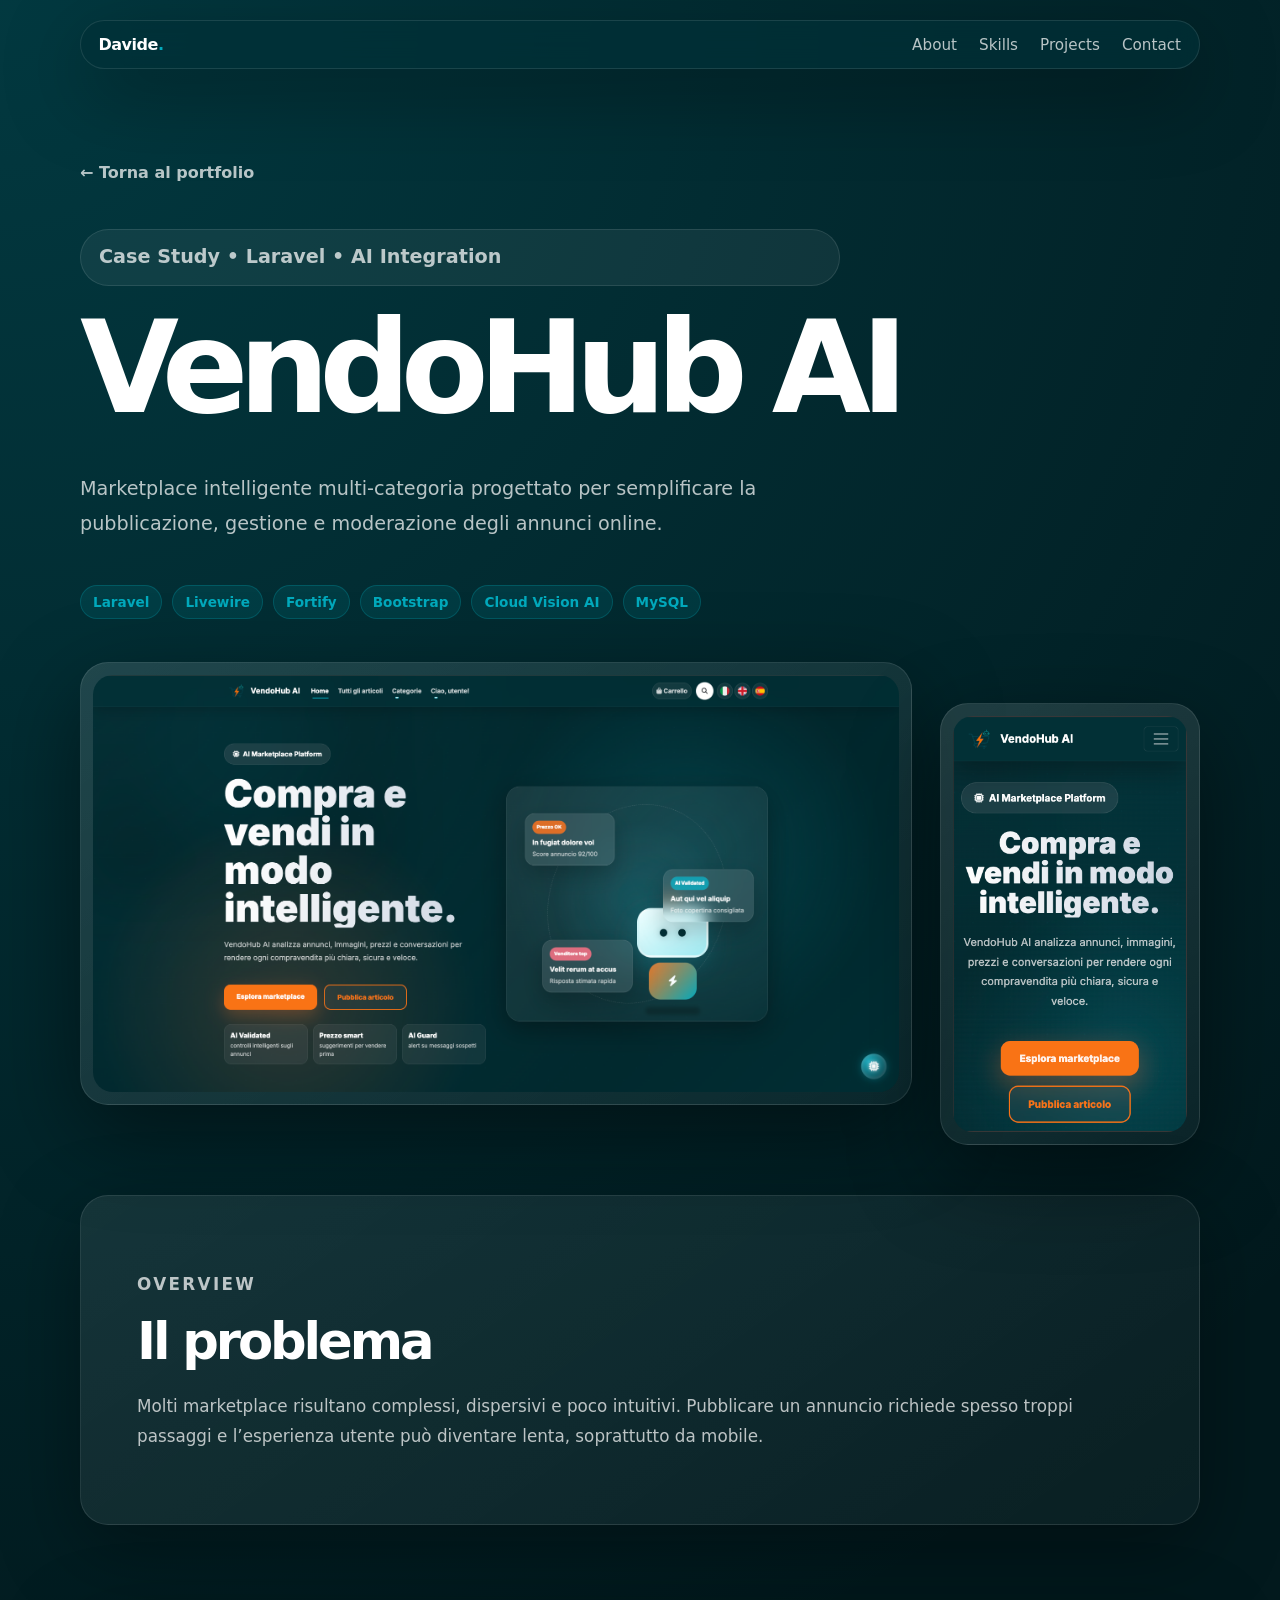
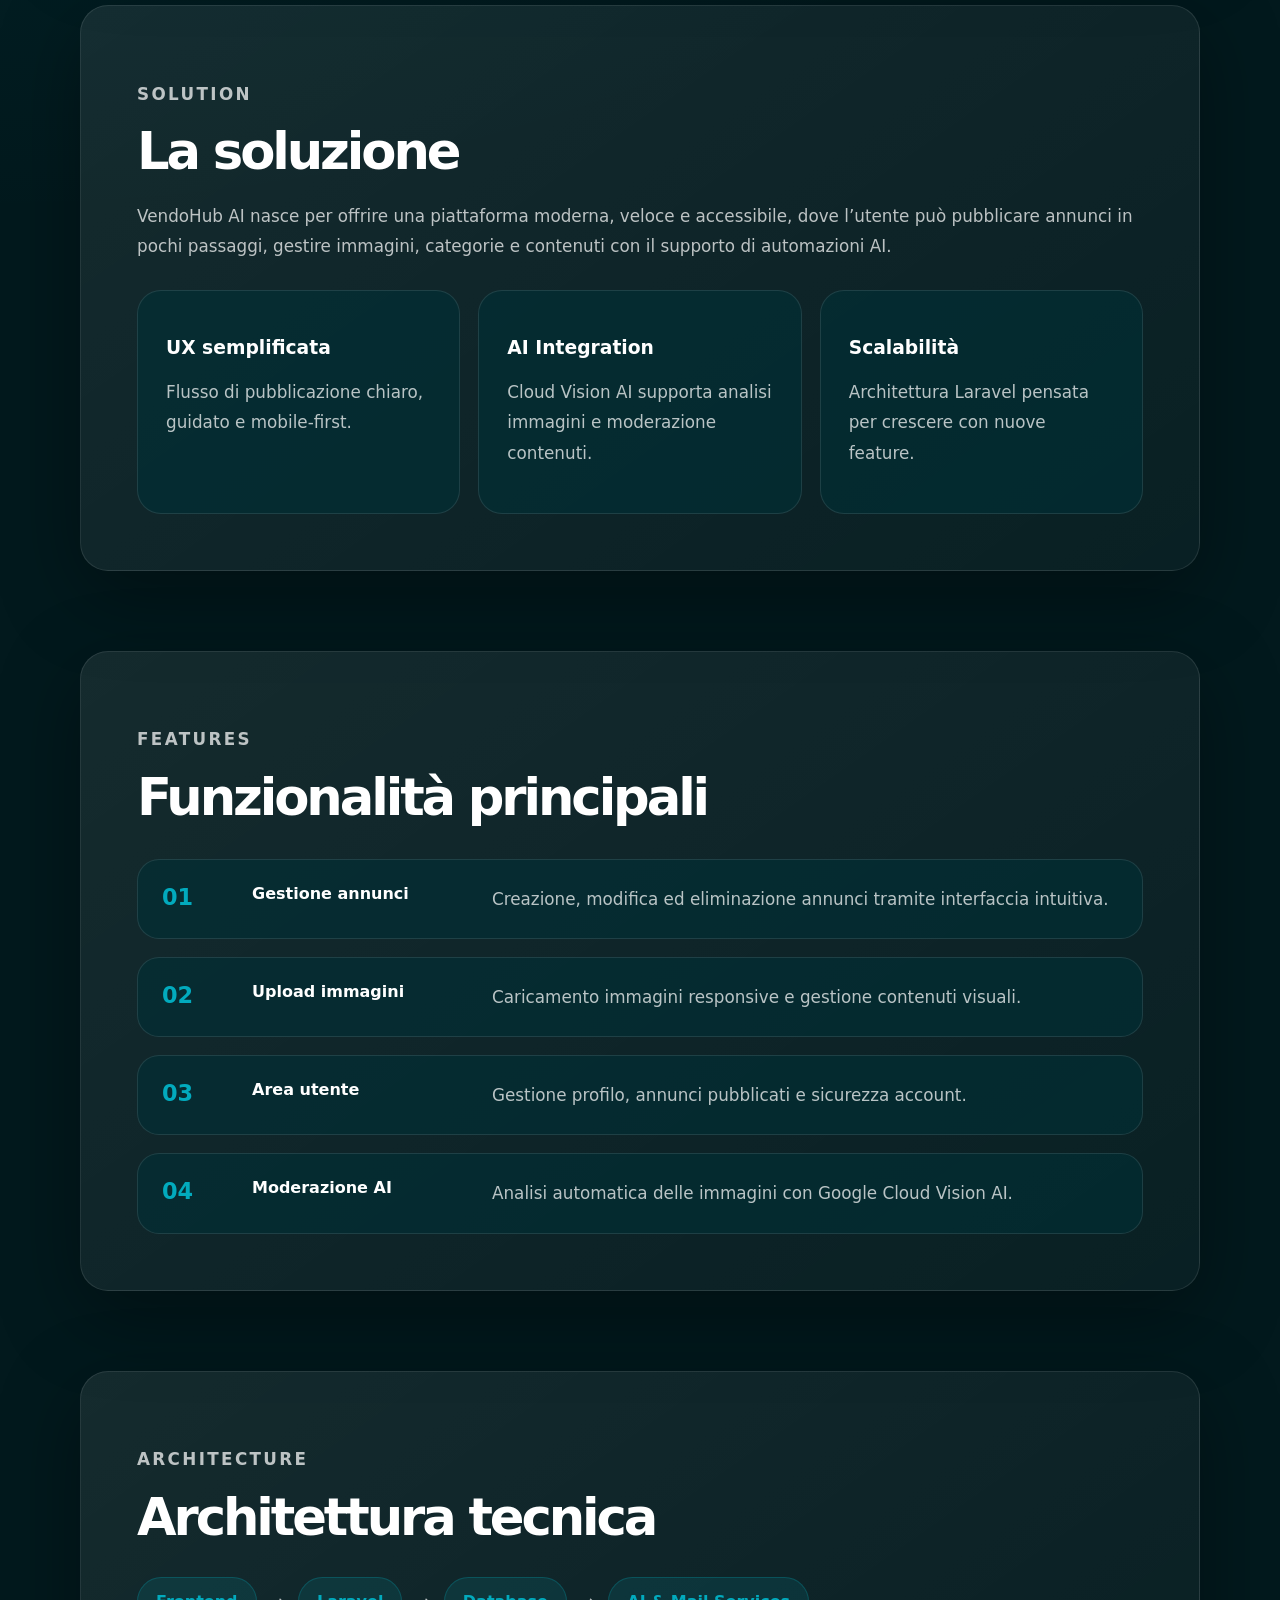
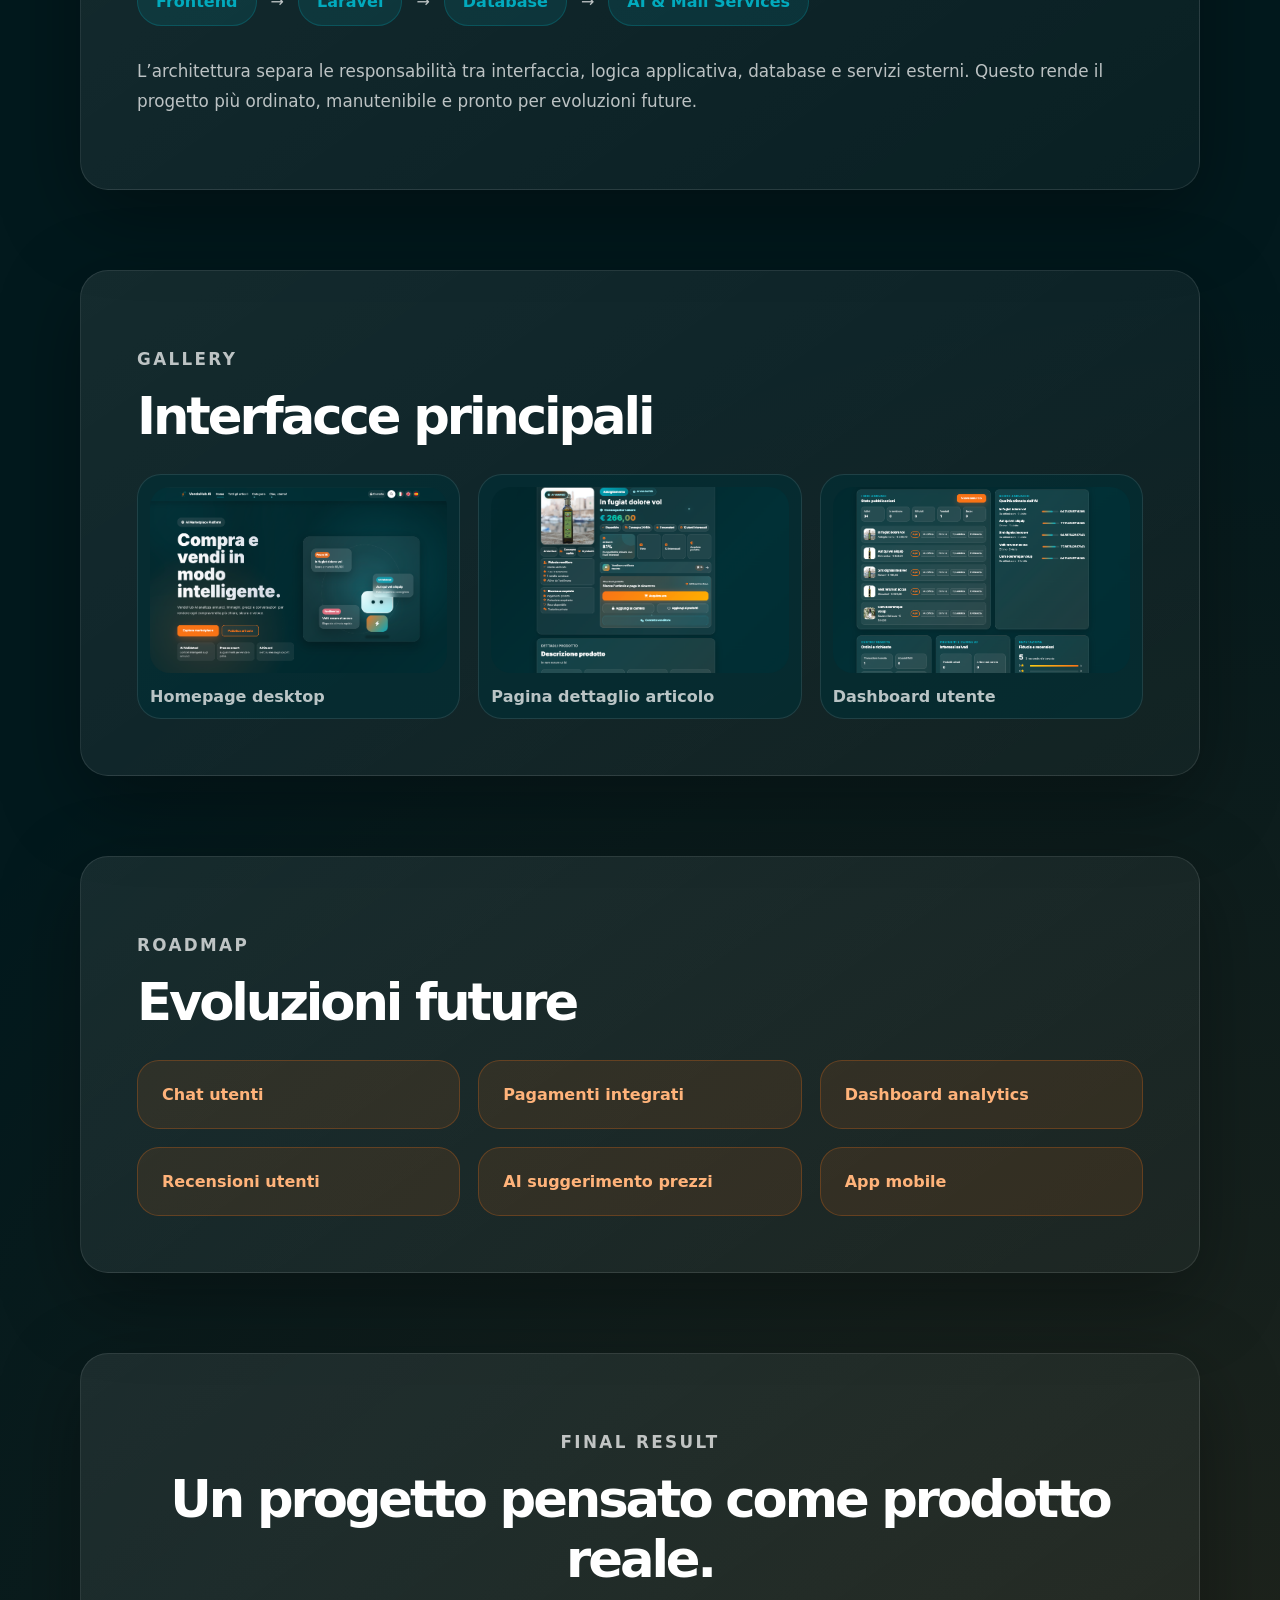
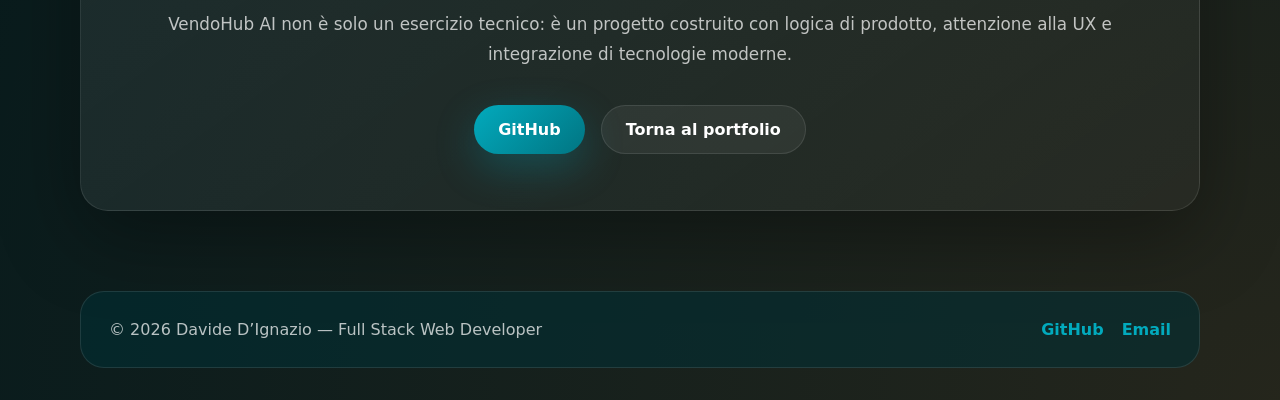
==== vendohub-ai.html @ 6b6a7074 "Initial static portfolio" ====
<!doctype html>
<html lang="it">
<head>
    <meta charset="UTF-8" />
    <meta name="viewport" content="width=device-width, initial-scale=1.0" />
    <title>VendoHub AI | Case Study</title>
    <meta name="description" content="Case study di VendoHub AI, marketplace intelligente sviluppato con Laravel, Livewire e Cloud Vision AI." />
    <link rel="stylesheet" href="./style.css" />
</head>

<body>

    <nav class="portfolio-navbar">
        <a href="./index.html" class="portfolio-logo">
            Davide<span>.</span>
        </a>

        <div class="portfolio-nav-links">
            <a href="./index.html#about">About</a>
            <a href="./index.html#skills">Skills</a>
            <a href="./index.html#projects">Projects</a>
            <a href="./index.html#contact">Contact</a>
        </div>
    </nav>

    <main>

        <section class="case-hero">
            <a href="./index.html" class="back-link">← Torna al portfolio</a>

            <p class="hero-badge">Case Study • Laravel • AI Integration</p>

            <h1>VendoHub AI</h1>

            <p>
                Marketplace intelligente multi-categoria progettato per semplificare
                la pubblicazione, gestione e moderazione degli annunci online.
            </p>

            <div class="project-stack case-stack">
                <span>Laravel</span>
                <span>Livewire</span>
                <span>Fortify</span>
                <span>Bootstrap</span>
                <span>Cloud Vision AI</span>
                <span>MySQL</span>
            </div>
        </section>

        <section class="case-showcase">
            <div class="showcase-desktop">
                <img src="./assets/desktop-home.png" alt="Homepage desktop VendoHub AI">
            </div>

            <div class="showcase-mobile">
                <img src="./assets/mobile-home.png" alt="Homepage mobile VendoHub AI">
            </div>
        </section>

        <section class="portfolio-section">
            <p class="section-eyebrow">Overview</p>
            <h2>Il problema</h2>

            <p>
                Molti marketplace risultano complessi, dispersivi e poco intuitivi.
                Pubblicare un annuncio richiede spesso troppi passaggi e l’esperienza
                utente può diventare lenta, soprattutto da mobile.
            </p>
        </section>

        <section class="portfolio-section">
            <p class="section-eyebrow">Solution</p>
            <h2>La soluzione</h2>

            <p>
                VendoHub AI nasce per offrire una piattaforma moderna, veloce e
                accessibile, dove l’utente può pubblicare annunci in pochi passaggi,
                gestire immagini, categorie e contenuti con il supporto di automazioni AI.
            </p>

            <div class="case-grid">

                <div class="case-card">
                    <h3>UX semplificata</h3>
                    <p>
                        Flusso di pubblicazione chiaro, guidato e mobile-first.
                    </p>
                </div>

                <div class="case-card">
                    <h3>AI Integration</h3>
                    <p>
                        Cloud Vision AI supporta analisi immagini e moderazione contenuti.
                    </p>
                </div>

                <div class="case-card">
                    <h3>Scalabilità</h3>
                    <p>
                        Architettura Laravel pensata per crescere con nuove feature.
                    </p>
                </div>

            </div>
        </section>

        <section class="portfolio-section">
            <p class="section-eyebrow">Features</p>
            <h2>Funzionalità principali</h2>

            <div class="features-list">

                <div>
                    <strong>01</strong>
                    <span>Gestione annunci</span>

                    <p>
                        Creazione, modifica ed eliminazione annunci tramite interfaccia intuitiva.
                    </p>
                </div>

                <div>
                    <strong>02</strong>
                    <span>Upload immagini</span>

                    <p>
                        Caricamento immagini responsive e gestione contenuti visuali.
                    </p>
                </div>

                <div>
                    <strong>03</strong>
                    <span>Area utente</span>

                    <p>
                        Gestione profilo, annunci pubblicati e sicurezza account.
                    </p>
                </div>

                <div>
                    <strong>04</strong>
                    <span>Moderazione AI</span>

                    <p>
                        Analisi automatica delle immagini con Google Cloud Vision AI.
                    </p>
                </div>

            </div>
        </section>

        <section class="portfolio-section">
            <p class="section-eyebrow">Architecture</p>
            <h2>Architettura tecnica</h2>

            <div class="architecture-flow">
                <span>Frontend</span>
                <i>→</i>
                <span>Laravel</span>
                <i>→</i>
                <span>Database</span>
                <i>→</i>
                <span>AI & Mail Services</span>
            </div>

            <p>
                L’architettura separa le responsabilità tra interfaccia, logica applicativa,
                database e servizi esterni. Questo rende il progetto più ordinato,
                manutenibile e pronto per evoluzioni future.
            </p>
        </section>

        <section class="portfolio-section">
            <p class="section-eyebrow">Gallery</p>
            <h2>Interfacce principali</h2>

            <div class="gallery-grid">

                <div class="gallery-card">
                    <img src="./assets/desktop-home.png" alt="Desktop preview">
                    <span>Homepage desktop</span>
                </div>

                <div class="gallery-card">
                    <img src="./assets/article-detail.png" alt="Article detail">
                    <span>Pagina dettaglio articolo</span>
                </div>

                <div class="gallery-card">
                    <img src="./assets/dashboard.png" alt="Dashboard">
                    <span>Dashboard utente</span>
                </div>

            </div>
        </section>

        <section class="portfolio-section">
            <p class="section-eyebrow">Roadmap</p>
            <h2>Evoluzioni future</h2>

            <div class="roadmap-grid">
                <div>Chat utenti</div>
                <div>Pagamenti integrati</div>
                <div>Dashboard analytics</div>
                <div>Recensioni utenti</div>
                <div>AI suggerimento prezzi</div>
                <div>App mobile</div>
            </div>
        </section>

        <section class="portfolio-section contact-section">
            <p class="section-eyebrow">Final result</p>

            <h2>Un progetto pensato come prodotto reale.</h2>

            <p>
                VendoHub AI non è solo un esercizio tecnico: è un progetto costruito
                con logica di prodotto, attenzione alla UX e integrazione di tecnologie moderne.
            </p>

            <div class="hero-actions">
                <a href="https://github.com/dado19994" target="_blank" class="btn-primary-custom">
                    GitHub
                </a>

                <a href="./index.html" class="btn-secondary-custom">
                    Torna al portfolio
                </a>
            </div>
        </section>

    </main>

    <footer class="portfolio-footer">
        <p>© 2026 Davide D’Ignazio — Full Stack Web Developer</p>

        <div>
            <a href="https://github.com/dado19994" target="_blank">GitHub</a>
            <a href="mailto:dignazio90@gmail.com">Email</a>
        </div>
    </footer>

    <script src="./script.js"></script>
</body>
</html>
---- style.css ----
:root {
    --primary: #013036;
    --secondary: #017582;
    --accent: #02AABD;
    --orange: #F97316;
    --dark: #02191D;
    --text: #ffffff;
    --muted: rgba(255, 255, 255, 0.72);
    --glass-border: rgba(255, 255, 255, 0.10);
    --radius: 28px;
    --shadow: 0 24px 80px rgba(0, 0, 0, 0.35);
}

* {
    box-sizing: border-box;
}

html {
    scroll-behavior: smooth;
}

body {
    margin: 0;
    background:
        radial-gradient(circle at top left, rgba(2, 170, 189, 0.22), transparent 34%),
        radial-gradient(circle at bottom right, rgba(249, 115, 22, 0.14), transparent 32%),
        var(--dark);
    color: var(--text);
    font-family: Inter, system-ui, -apple-system, BlinkMacSystemFont, "Segoe UI", sans-serif;
}

.portfolio-navbar {
    position: fixed;
    top: 20px;
    left: 50%;
    transform: translateX(-50%);
    width: min(1120px, calc(100% - 32px));
    z-index: 100;
    display: flex;
    justify-content: space-between;
    align-items: center;
    padding: 14px 18px;
    border: 1px solid var(--glass-border);
    border-radius: 999px;
    background: rgba(1, 48, 54, 0.72);
    backdrop-filter: blur(18px);
    box-shadow: var(--shadow);
    transition: 0.3s ease;
}

.navbar-scrolled {
    background: rgba(1, 25, 29, 0.96);
    border-color: rgba(2, 170, 189, 0.55);
    box-shadow:
        0 12px 40px rgba(0, 0, 0, 0.45),
        0 0 30px rgba(2, 170, 189, 0.12);
    transform: translateX(-50%) scale(0.98);
}

.portfolio-logo {
    color: var(--text);
    font-weight: 800;
    text-decoration: none;
    letter-spacing: -0.03em;
}

.portfolio-logo span {
    color: var(--accent);
}

.portfolio-nav-links {
    display: flex;
    gap: 22px;
}

.portfolio-nav-links a {
    color: var(--muted);
    text-decoration: none;
    font-size: 0.95rem;
    transition: 0.25s ease;
}

.portfolio-nav-links a:hover {
    color: var(--accent);
}

.hero-section {
    min-height: 100vh;
    position: relative;
    display: flex;
    align-items: center;
    justify-content: center;
    padding: 140px 20px 80px;
    overflow: hidden;
}

.hero-content {
    width: min(980px, 100%);
    text-align: center;
    position: relative;
    z-index: 2;
}

.hero-badge {
    display: inline-flex;
    padding: 10px 18px;
    border-radius: 999px;
    background: rgba(255,255,255,0.06);
    border: 1px solid var(--glass-border);
    color: var(--accent);
    font-weight: 700;
    margin-bottom: 24px;
}

.hero-content h1 {
    font-size: clamp(3rem, 8vw, 6.8rem);
    line-height: 0.95;
    letter-spacing: -0.08em;
    margin: 0;
}

.hero-content h1 span {
    color: var(--accent);
}

.hero-content h2 {
    font-size: clamp(1.4rem, 3vw, 2.4rem);
    margin: 24px 0 0;
    color: var(--muted);
    font-weight: 500;
}

.hero-description {
    max-width: 720px;
    margin: 28px auto 0;
    color: var(--muted);
    font-size: 1.15rem;
    line-height: 1.8;
}

.hero-actions {
    display: flex;
    justify-content: center;
    gap: 16px;
    margin-top: 36px;
    flex-wrap: wrap;
}

.btn-primary-custom,
.btn-secondary-custom {
    display: inline-flex;
    align-items: center;
    justify-content: center;
    padding: 14px 24px;
    border-radius: 999px;
    text-decoration: none;
    font-weight: 800;
    transition: 0.25s ease;
}

.btn-primary-custom {
    background: linear-gradient(135deg, var(--accent), var(--secondary));
    color: white;
    box-shadow: 0 14px 40px rgba(2, 170, 189, 0.28);
}

.btn-secondary-custom {
    border: 1px solid var(--glass-border);
    color: white;
    background: rgba(255,255,255,0.06);
}

.btn-primary-custom:hover,
.btn-secondary-custom:hover {
    transform: translateY(-3px);
}

.hero-glow {
    position: absolute;
    width: 360px;
    height: 360px;
    border-radius: 50%;
    filter: blur(80px);
    opacity: 0.45;
}

.hero-glow-one {
    background: var(--accent);
    top: 18%;
    left: 8%;
}

.hero-glow-two {
    background: var(--orange);
    bottom: 14%;
    right: 8%;
}

.portfolio-section {
    width: min(1120px, calc(100% - 32px));
    margin: 0 auto 80px;
    padding: 56px;
    border-radius: var(--radius);
    border: 1px solid var(--glass-border);
    background: linear-gradient(145deg, rgba(255,255,255,0.08), rgba(255,255,255,0.03));
    box-shadow: var(--shadow);
}

.section-eyebrow {
    color: var(--accent);
    font-weight: 800;
    text-transform: uppercase;
    letter-spacing: 0.14em;
    font-size: 0.8rem;
    margin-bottom: 12px;
}

.portfolio-section h2 {
    font-size: clamp(2rem, 4vw, 3.5rem);
    letter-spacing: -0.06em;
    margin: 0 0 20px;
}

.portfolio-section p {
    color: var(--muted);
    line-height: 1.8;
    font-size: 1.05rem;
}

.skills-grid,
.cv-highlights,
.case-grid,
.gallery-grid,
.roadmap-grid {
    display: grid;
    grid-template-columns: repeat(3, 1fr);
    gap: 18px;
    margin-top: 28px;
}

.skill-card,
.project-card,
.case-card,
.gallery-card,
.cv-highlights div {
    border-radius: 24px;
    padding: 28px;
    background: rgba(1, 48, 54, 0.64);
    border: 1px solid var(--glass-border);
    transition: 0.25s ease;
}

.skill-card:hover,
.project-card:hover,
.case-card:hover {
    transform: translateY(-6px);
    border-color: rgba(2, 170, 189, 0.5);
}

.cv-highlights strong {
    display: block;
    color: var(--accent);
    font-size: 1.8rem;
    margin-bottom: 10px;
}

.cv-highlights span {
    color: var(--muted);
    line-height: 1.6;
}

.featured-project {
    display: grid;
    grid-template-columns: 1.1fr 0.9fr;
    gap: 32px;
    align-items: center;
}

.project-tag {
    display: inline-flex;
    padding: 8px 14px;
    border-radius: 999px;
    background: rgba(249, 115, 22, 0.16);
    color: #ffb37a;
    font-weight: 800;
    margin-bottom: 18px;
}

.project-note {
    padding: 16px 18px;
    border-radius: 18px;
    background: rgba(2, 170, 189, 0.10);
    border: 1px solid rgba(2, 170, 189, 0.22);
    color: var(--text) !important;
    font-weight: 700;
    margin: 24px 0;
}

.project-card ul {
    padding-left: 18px;
    color: var(--muted);
    line-height: 1.9;
}

.project-stack {
    display: flex;
    flex-wrap: wrap;
    gap: 10px;
    margin-top: 24px;
}

.project-stack span {
    padding: 8px 12px;
    border-radius: 999px;
    background: rgba(2, 170, 189, 0.12);
    color: var(--accent);
    border: 1px solid rgba(2, 170, 189, 0.25);
    font-size: 0.85rem;
    font-weight: 700;
}

.project-actions {
    justify-content: flex-start;
    margin-top: 28px;
}

.project-preview {
    min-height: 320px;
    display: flex;
    align-items: center;
    justify-content: center;
}

.browser-card {
    width: 100%;
    max-width: 420px;
    min-height: 260px;
    border-radius: 24px;
    background: linear-gradient(145deg, rgba(255,255,255,0.12), rgba(255,255,255,0.04));
    border: 1px solid var(--glass-border);
    overflow: hidden;
    box-shadow: 0 24px 80px rgba(0,0,0,0.35);
    transform: rotate(2deg);
}

.browser-dots {
    display: flex;
    gap: 8px;
    padding: 16px;
    border-bottom: 1px solid var(--glass-border);
}

.browser-dots span {
    width: 10px;
    height: 10px;
    border-radius: 50%;
    background: var(--accent);
}

.mockup-content {
    padding: 22px;
}

.mockup-navbar,
.mockup-hero,
.mockup-grid span {
    border-radius: 18px;
    background: rgba(255,255,255,0.08);
    border: 1px solid var(--glass-border);
}

.mockup-navbar {
    height: 28px;
    margin-bottom: 22px;
    background: rgba(2, 170, 189, 0.25);
}

.mockup-hero {
    height: 92px;
    margin-bottom: 22px;
    background: linear-gradient(135deg, rgba(2,170,189,0.35), rgba(249,115,22,0.22));
}

.mockup-grid {
    display: grid;
    grid-template-columns: repeat(3, 1fr);
    gap: 12px;
}

.mockup-grid span {
    height: 70px;
}

.contact-section {
    text-align: center;
}

.case-hero {
    width: min(1120px, calc(100% - 32px));
    min-height: 78vh;
    margin: 0 auto;
    padding: 160px 0 80px;
    display: flex;
    flex-direction: column;
    justify-content: center;
}

.back-link {
    color: var(--muted);
    text-decoration: none;
    margin-bottom: 28px;
    font-weight: 700;
}

.back-link:hover {
    color: var(--accent);
}

.case-hero h1 {
    font-size: clamp(4rem, 10vw, 8rem);
    line-height: 0.9;
    letter-spacing: -0.08em;
    margin: 0 0 28px;
}

.case-hero p {
    max-width: 760px;
    color: var(--muted);
    font-size: 1.2rem;
    line-height: 1.8;
}

.case-stack {
    justify-content: flex-start;
}

.case-showcase {
    width: min(1120px, calc(100% - 32px));
    margin: -40px auto 90px;
    display: grid;
    grid-template-columns: 1fr 260px;
    gap: 28px;
    align-items: end;
}

.showcase-desktop,
.showcase-mobile {
    border-radius: 28px;
    padding: 12px;
    background: linear-gradient(145deg, rgba(255,255,255,0.12), rgba(255,255,255,0.04));
    border: 1px solid var(--glass-border);
    box-shadow: 0 30px 90px rgba(0,0,0,0.45);
    overflow: hidden;
}

.showcase-desktop img,
.showcase-mobile img,
.gallery-card img {
    width: 100%;
    display: block;
    border-radius: 20px;
}

.showcase-mobile {
    transform: translateY(40px);
}

.features-list {
    display: grid;
    gap: 18px;
    margin-top: 32px;
}

.features-list div {
    display: grid;
    grid-template-columns: 70px 220px 1fr;
    gap: 20px;
    align-items: start;
    padding: 24px;
    border-radius: 22px;
    background: rgba(1, 48, 54, 0.62);
    border: 1px solid var(--glass-border);
}

.features-list strong {
    color: var(--accent);
    font-size: 1.4rem;
}

.features-list span {
    color: var(--text);
    font-weight: 800;
}

.features-list p {
    margin: 0;
}

.architecture-flow {
    display: flex;
    align-items: center;
    gap: 14px;
    flex-wrap: wrap;
    margin: 30px 0;
}

.architecture-flow span {
    padding: 14px 18px;
    border-radius: 999px;
    background: rgba(2, 170, 189, 0.12);
    color: var(--accent);
    border: 1px solid rgba(2, 170, 189, 0.25);
    font-weight: 800;
}

.architecture-flow i {
    color: var(--muted);
    font-style: normal;
}

.gallery-card {
    padding: 12px;
}

.gallery-card img {
    aspect-ratio: 16 / 10;
    object-fit: cover;
    background: rgba(255,255,255,0.06);
}

.gallery-card span {
    display: block;
    margin-top: 14px;
    color: var(--muted);
    font-weight: 700;
}

.roadmap-grid div {
    padding: 24px;
    border-radius: 22px;
    background: rgba(249, 115, 22, 0.10);
    border: 1px solid rgba(249, 115, 22, 0.25);
    color: #ffb37a;
    font-weight: 800;
}

.portfolio-footer {
    width: min(1120px, calc(100% - 32px));
    margin: 0 auto 32px;
    padding: 28px;
    border-radius: 24px;
    border: 1px solid var(--glass-border);
    background: rgba(1, 48, 54, 0.55);
    display: flex;
    justify-content: space-between;
    gap: 20px;
    flex-wrap: wrap;
}

.portfolio-footer p {
    margin: 0;
    color: var(--muted);
}

.portfolio-footer div {
    display: flex;
    gap: 18px;
}

.portfolio-footer a {
    color: var(--accent);
    text-decoration: none;
    font-weight: 700;
}

@media (max-width: 900px) {
    .featured-project,
    .case-showcase {
        grid-template-columns: 1fr;
    }

    .browser-card,
    .showcase-mobile {
        transform: rotate(0) translateY(0);
    }

    .showcase-mobile {
        width: 70%;
        margin: 0 auto;
    }
}

@media (max-width: 768px) {
    .portfolio-navbar {
        top: 12px;
        border-radius: 24px;
        align-items: flex-start;
        gap: 12px;
        flex-direction: column;
    }

    .portfolio-nav-links {
        width: 100%;
        justify-content: space-between;
        gap: 10px;
        flex-wrap: wrap;
    }

    .portfolio-nav-links a {
        font-size: 0.85rem;
    }

    .hero-section,
    .case-hero {
        padding-top: 180px;
    }

    .portfolio-section {
        padding: 32px 22px;
        margin-bottom: 36px;
    }

    .skills-grid,
    .cv-highlights,
    .case-grid,
    .gallery-grid,
    .roadmap-grid {
        grid-template-columns: 1fr;
    }

    .features-list div {
        grid-template-columns: 1fr;
    }

    .hero-content h1,
    .case-hero h1 {
        letter-spacing: -0.06em;
    }
}
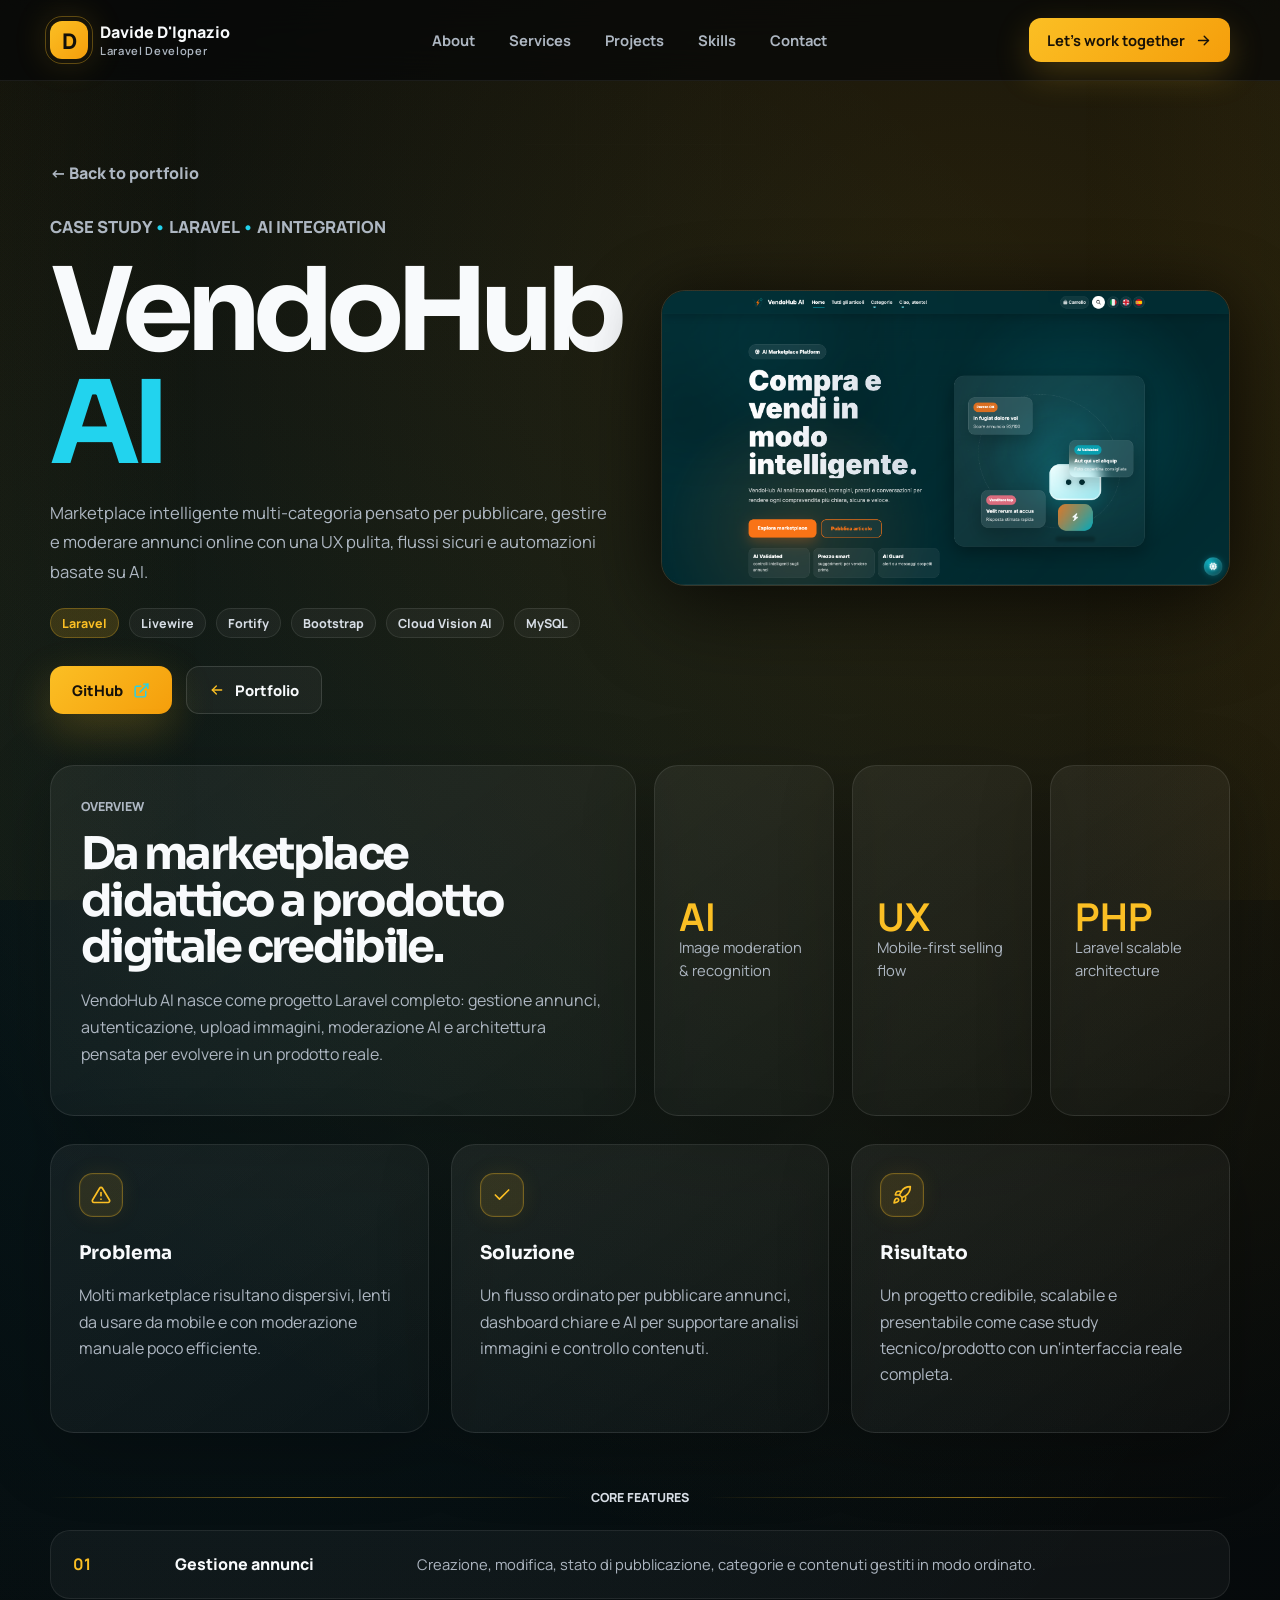
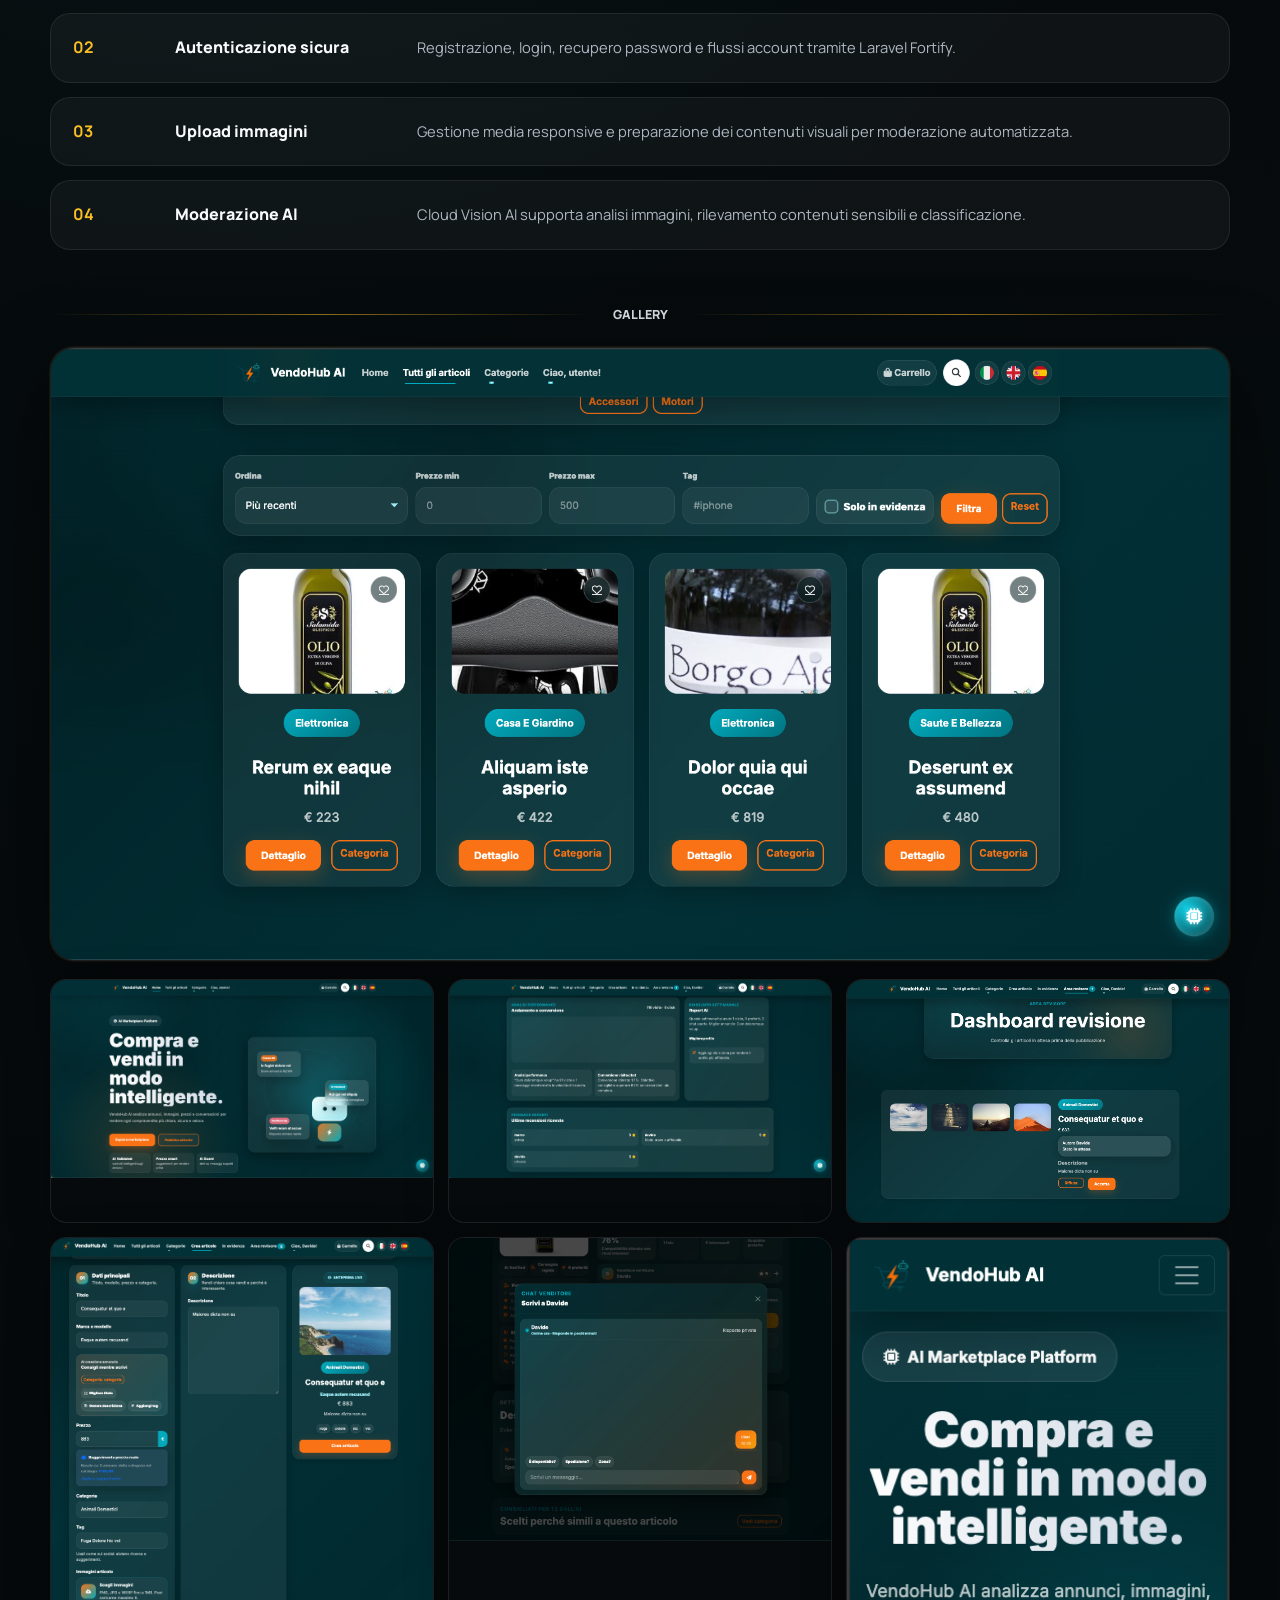
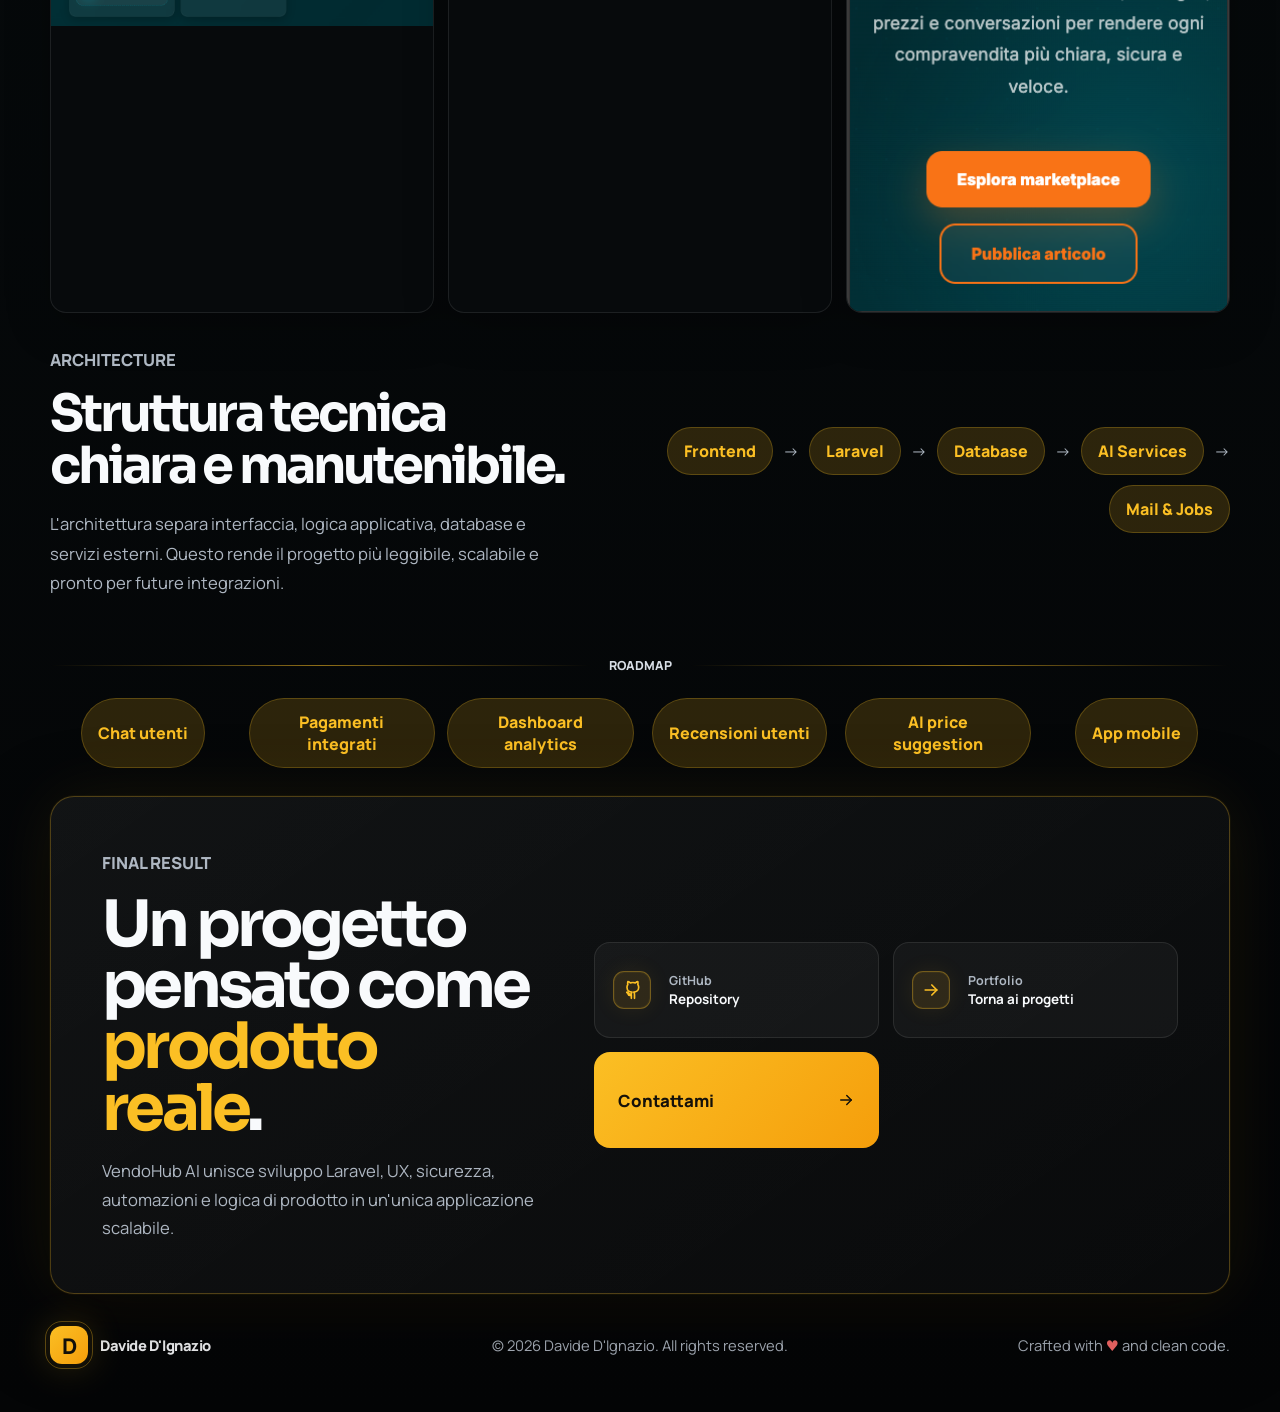
==== commit acd256ce: "upgrade" ====
--- a/vendohub-ai.html
+++ b/vendohub-ai.html
@@ -3,156 +3,257 @@
 <head>
     <meta charset="UTF-8" />
     <meta name="viewport" content="width=device-width, initial-scale=1.0" />
-    <title>VendoHub AI | Case Study</title>
-    <meta name="description" content="Case study di VendoHub AI, marketplace intelligente sviluppato con Laravel, Livewire e Cloud Vision AI." />
+    <title>VendoHub AI | Case Study — Davide D'Ignazio</title>
+    <meta name="description" content="Case study di VendoHub AI, marketplace intelligente sviluppato con Laravel, Livewire, Fortify e Cloud Vision AI." />
+    <!-- Open Graph -->
+    <meta property="og:type"        content="website" />
+    <meta property="og:url"         content="https://davide-dignazio.dev/vendohub-ai.html" />
+    <meta property="og:title"       content="VendoHub AI | Case Study — Davide D'Ignazio" />
+    <meta property="og:description" content="Marketplace intelligente con AI image recognition, Laravel e Livewire." />
+    <meta property="og:image"       content="https://davide-dignazio.dev/assets/projects/vendohub/vendohub-home-desktop-png.png" />
+    <meta name="twitter:card"  content="summary_large_image" />
+    <meta name="twitter:image" content="https://davide-dignazio.dev/assets/projects/vendohub/vendohub-home-desktop-png.png" />
+    <link rel="icon" href="davdevlogo.png">
+    <link rel="preconnect" href="https://fonts.googleapis.com">
+    <link rel="preconnect" href="https://fonts.gstatic.com" crossorigin>
+    <link href="https://fonts.googleapis.com/css2?family=Manrope:wght@400;500;600;700;800&family=Sora:wght@500;600;700;800&display=swap" rel="stylesheet">
     <link rel="stylesheet" href="./style.css" />
 </head>
-
-<body>
-
-    <nav class="portfolio-navbar">
+<body class="case-page">
+
+    <nav class="portfolio-navbar" aria-label="Navigazione principale">
         <a href="./index.html" class="portfolio-logo">
-            Davide<span>.</span>
+            <span class="logo-mark">D</span>
+            <span class="logo-copy">Davide D'Ignazio<small>Laravel Developer</small></span>
         </a>
+
+        <button class="nav-toggle" type="button" aria-label="Apri menu" aria-expanded="false">
+            <span></span><span></span><span></span>
+        </button>
 
         <div class="portfolio-nav-links">
             <a href="./index.html#about">About</a>
+            <a href="./index.html#services">Services</a>
+            <a href="./index.html#projects">Projects</a>
             <a href="./index.html#skills">Skills</a>
-            <a href="./index.html#projects">Projects</a>
             <a href="./index.html#contact">Contact</a>
         </div>
+
+        <a href="./index.html#contact" class="nav-cta">
+            Let's work together
+            <img class="icon icon-sm" src="./assets/icons/arrow-right-dark.svg" alt="" aria-hidden="true">
+        </a>
     </nav>
 
     <main>
 
-        <section class="case-hero">
-            <a href="./index.html" class="back-link">← Torna al portfolio</a>
-
-            <p class="hero-badge">Case Study • Laravel • AI Integration</p>
-
-            <h1>VendoHub AI</h1>
-
-            <p>
-                Marketplace intelligente multi-categoria progettato per semplificare
-                la pubblicazione, gestione e moderazione degli annunci online.
-            </p>
-
-            <div class="project-stack case-stack">
-                <span>Laravel</span>
-                <span>Livewire</span>
-                <span>Fortify</span>
-                <span>Bootstrap</span>
-                <span>Cloud Vision AI</span>
-                <span>MySQL</span>
-            </div>
-        </section>
-
-        <section class="case-showcase">
-            <div class="showcase-desktop">
-                <img src="./assets/desktop-home.png" alt="Homepage desktop VendoHub AI">
-            </div>
-
-            <div class="showcase-mobile">
-                <img src="./assets/mobile-home.png" alt="Homepage mobile VendoHub AI">
-            </div>
-        </section>
-
-        <section class="portfolio-section">
-            <p class="section-eyebrow">Overview</p>
-            <h2>Il problema</h2>
-
-            <p>
-                Molti marketplace risultano complessi, dispersivi e poco intuitivi.
-                Pubblicare un annuncio richiede spesso troppi passaggi e l’esperienza
-                utente può diventare lenta, soprattutto da mobile.
-            </p>
-        </section>
-
-        <section class="portfolio-section">
-            <p class="section-eyebrow">Solution</p>
-            <h2>La soluzione</h2>
-
-            <p>
-                VendoHub AI nasce per offrire una piattaforma moderna, veloce e
-                accessibile, dove l’utente può pubblicare annunci in pochi passaggi,
-                gestire immagini, categorie e contenuti con il supporto di automazioni AI.
-            </p>
-
-            <div class="case-grid">
-
-                <div class="case-card">
-                    <h3>UX semplificata</h3>
-                    <p>
-                        Flusso di pubblicazione chiaro, guidato e mobile-first.
-                    </p>
-                </div>
-
-                <div class="case-card">
-                    <h3>AI Integration</h3>
-                    <p>
-                        Cloud Vision AI supporta analisi immagini e moderazione contenuti.
-                    </p>
-                </div>
-
-                <div class="case-card">
-                    <h3>Scalabilità</h3>
-                    <p>
-                        Architettura Laravel pensata per crescere con nuove feature.
-                    </p>
-                </div>
-
-            </div>
-        </section>
-
-        <section class="portfolio-section">
-            <p class="section-eyebrow">Features</p>
-            <h2>Funzionalità principali</h2>
-
-            <div class="features-list">
-
+        <!-- ── HERO ── -->
+        <section class="case-hero section-shell">
+            <div class="case-copy reveal-up">
+                <a href="./index.html#projects" class="back-link">← Back to portfolio</a>
+                <p class="hero-badge">Case Study <span>•</span> Laravel <span>•</span> AI Integration</p>
+                <h1>VendoHub <span>AI</span></h1>
+                <p>
+                    Marketplace intelligente multi-categoria pensato per pubblicare, gestire e moderare
+                    annunci online con una UX pulita, flussi sicuri e automazioni basate su AI.
+                </p>
+
+                <div class="project-stack case-stack" style="margin-top: 22px;">
+                    <span>Laravel</span>
+                    <span>Livewire</span>
+                    <span>Fortify</span>
+                    <span>Bootstrap</span>
+                    <span>Cloud Vision AI</span>
+                    <span>MySQL</span>
+                </div>
+
+                <div class="hero-actions" style="margin-top: 28px;">
+                    <a href="https://github.com/dado19994" target="_blank" rel="noopener" class="btn-primary-custom">
+                        GitHub <img class="icon icon-sm" src="./assets/icons/external-link.svg" alt="" aria-hidden="true">
+                    </a>
+                    <a href="./index.html#projects" class="btn-secondary-custom">
+                        <img class="icon icon-sm" src="./assets/icons/arrow-right.svg" alt="" aria-hidden="true" style="transform:rotate(180deg)">
+                        Portfolio
+                    </a>
+                </div>
+            </div>
+
+            <div class="case-visual reveal-up delay-1">
+                <img
+                    src="./assets/projects/vendohub/vendohub-home-desktop-png.png"
+                    alt="VendoHub AI — Homepage desktop con hero e featured listings"
+                    class="case-hero-screenshot"
+                    loading="eager"
+                >
+            </div>
+        </section>
+
+        <!-- ── OVERVIEW ── -->
+        <section class="section-shell case-summary reveal-up">
+            <article class="glass-card summary-main">
+                <p class="section-eyebrow">Overview</p>
+                <h2>Da marketplace didattico a prodotto digitale credibile.</h2>
+                <p>
+                    VendoHub AI nasce come progetto Laravel completo: gestione annunci, autenticazione,
+                    upload immagini, moderazione AI e architettura pensata per evolvere in un prodotto reale.
+                </p>
+            </article>
+            <article class="glass-card summary-stat">
+                <strong>AI</strong>
+                <span>Image moderation & recognition</span>
+            </article>
+            <article class="glass-card summary-stat">
+                <strong>UX</strong>
+                <span>Mobile-first selling flow</span>
+            </article>
+            <article class="glass-card summary-stat">
+                <strong>PHP</strong>
+                <span>Laravel scalable architecture</span>
+            </article>
+        </section>
+
+        <!-- ── PROBLEMA / SOLUZIONE / RISULTATO ── -->
+        <section class="section-shell problem-grid reveal-up">
+            <article class="glass-card">
+                <div class="service-icon">
+                    <img class="icon" src="./assets/icons/alert.svg" alt="" aria-hidden="true">
+                </div>
+                <h3>Problema</h3>
+                <p>Molti marketplace risultano dispersivi, lenti da usare da mobile e con moderazione manuale poco efficiente.</p>
+            </article>
+            <article class="glass-card">
+                <div class="service-icon">
+                    <img class="icon" src="./assets/icons/check.svg" alt="" aria-hidden="true">
+                </div>
+                <h3>Soluzione</h3>
+                <p>Un flusso ordinato per pubblicare annunci, dashboard chiare e AI per supportare analisi immagini e controllo contenuti.</p>
+            </article>
+            <article class="glass-card">
+                <div class="service-icon">
+                    <img class="icon" src="./assets/icons/rocket.svg" alt="" aria-hidden="true">
+                </div>
+                <h3>Risultato</h3>
+                <p>Un progetto credibile, scalabile e presentabile come case study tecnico/prodotto con un'interfaccia reale completa.</p>
+            </article>
+        </section>
+
+        <!-- ── CORE FEATURES ── -->
+        <section class="section-shell reveal-up">
+            <div class="section-heading centered">
+                <span></span>
+                <p class="section-eyebrow">Core features</p>
+                <span></span>
+            </div>
+
+            <div class="features-list premium-list">
                 <div>
                     <strong>01</strong>
                     <span>Gestione annunci</span>
-
-                    <p>
-                        Creazione, modifica ed eliminazione annunci tramite interfaccia intuitiva.
-                    </p>
-                </div>
-
+                    <p>Creazione, modifica, stato di pubblicazione, categorie e contenuti gestiti in modo ordinato.</p>
+                </div>
                 <div>
                     <strong>02</strong>
-                    <span>Upload immagini</span>
-
-                    <p>
-                        Caricamento immagini responsive e gestione contenuti visuali.
-                    </p>
-                </div>
-
+                    <span>Autenticazione sicura</span>
+                    <p>Registrazione, login, recupero password e flussi account tramite Laravel Fortify.</p>
+                </div>
                 <div>
                     <strong>03</strong>
-                    <span>Area utente</span>
-
-                    <p>
-                        Gestione profilo, annunci pubblicati e sicurezza account.
-                    </p>
-                </div>
-
+                    <span>Upload immagini</span>
+                    <p>Gestione media responsive e preparazione dei contenuti visuali per moderazione automatizzata.</p>
+                </div>
                 <div>
                     <strong>04</strong>
                     <span>Moderazione AI</span>
-
-                    <p>
-                        Analisi automatica delle immagini con Google Cloud Vision AI.
-                    </p>
-                </div>
-
-            </div>
-        </section>
-
-        <section class="portfolio-section">
-            <p class="section-eyebrow">Architecture</p>
-            <h2>Architettura tecnica</h2>
-
+                    <p>Cloud Vision AI supporta analisi immagini, rilevamento contenuti sensibili e classificazione.</p>
+                </div>
+            </div>
+        </section>
+
+        <!-- ── GALLERY — REAL SCREENSHOTS ── -->
+        <section class="section-shell reveal-up">
+            <div class="section-heading centered">
+                <span></span>
+                <p class="section-eyebrow">Gallery</p>
+                <span></span>
+            </div>
+
+            <!-- Featured: marketplace overview (wide) -->
+            <div class="vendohub-gallery-item vendohub-gallery-featured"
+                 data-caption="Marketplace — listings pubblici con filtri e categorie">
+                <img
+                    src="./assets/projects/vendohub/vendohub-marketplace.png"
+                    alt="VendoHub — Marketplace con annunci, filtri e categorie"
+                    loading="lazy"
+                >
+            </div>
+
+            <!-- Row 1: homepage, seller dashboard, reviewer dashboard -->
+            <div class="vendohub-gallery-3">
+                <div class="vendohub-gallery-item"
+                     data-caption="Homepage pubblica">
+                    <img
+                        src="./assets/projects/vendohub/vendohub-home-desktop-png.png"
+                        alt="VendoHub AI — Homepage desktop"
+                        loading="lazy"
+                    >
+                </div>
+                <div class="vendohub-gallery-item"
+                     data-caption="Seller dashboard">
+                    <img
+                        src="./assets/projects/vendohub/vendohub-seller-dashboard.png"
+                        alt="VendoHub — Dashboard venditore con statistiche e annunci"
+                        loading="lazy"
+                    >
+                </div>
+                <div class="vendohub-gallery-item"
+                     data-caption="Reviewer / Admin dashboard">
+                    <img
+                        src="./assets/projects/vendohub/vendohub-reviewer-dashboard.png"
+                        alt="VendoHub — Dashboard revisore con moderazione AI"
+                        loading="lazy"
+                    >
+                </div>
+            </div>
+
+            <!-- Row 2: create listing, chat, mobile -->
+            <div class="vendohub-gallery-3">
+                <div class="vendohub-gallery-item"
+                     data-caption="Pubblica un annuncio">
+                    <img
+                        src="./assets/projects/vendohub/vendohub-create-listing.png"
+                        alt="VendoHub — Form creazione annuncio con upload immagini"
+                        loading="lazy"
+                    >
+                </div>
+                <div class="vendohub-gallery-item"
+                     data-caption="Messaggistica integrata">
+                    <img
+                        src="./assets/projects/vendohub/vendohub-chat.png"
+                        alt="VendoHub — Sistema di messaggistica tra acquirente e venditore"
+                        loading="lazy"
+                    >
+                </div>
+                <div class="vendohub-gallery-item"
+                     data-caption="Mobile-first UI">
+                    <img
+                        src="./assets/projects/vendohub/vendohub-home-mobile.png"
+                        alt="VendoHub — Vista mobile ottimizzata"
+                        loading="lazy"
+                    >
+                </div>
+            </div>
+        </section>
+
+        <!-- ── ARCHITETTURA ── -->
+        <section class="section-shell architecture-section reveal-up">
+            <div>
+                <p class="section-eyebrow">Architecture</p>
+                <h2>Struttura tecnica chiara e manutenibile.</h2>
+                <p>
+                    L'architettura separa interfaccia, logica applicativa, database e servizi esterni.
+                    Questo rende il progetto più leggibile, scalabile e pronto per future integrazioni.
+                </p>
+            </div>
             <div class="architecture-flow">
                 <span>Frontend</span>
                 <i>→</i>
@@ -160,86 +261,63 @@
                 <i>→</i>
                 <span>Database</span>
                 <i>→</i>
-                <span>AI & Mail Services</span>
-            </div>
-
-            <p>
-                L’architettura separa le responsabilità tra interfaccia, logica applicativa,
-                database e servizi esterni. Questo rende il progetto più ordinato,
-                manutenibile e pronto per evoluzioni future.
-            </p>
-        </section>
-
-        <section class="portfolio-section">
-            <p class="section-eyebrow">Gallery</p>
-            <h2>Interfacce principali</h2>
-
-            <div class="gallery-grid">
-
-                <div class="gallery-card">
-                    <img src="./assets/desktop-home.png" alt="Desktop preview">
-                    <span>Homepage desktop</span>
-                </div>
-
-                <div class="gallery-card">
-                    <img src="./assets/article-detail.png" alt="Article detail">
-                    <span>Pagina dettaglio articolo</span>
-                </div>
-
-                <div class="gallery-card">
-                    <img src="./assets/dashboard.png" alt="Dashboard">
-                    <span>Dashboard utente</span>
-                </div>
-
-            </div>
-        </section>
-
-        <section class="portfolio-section">
-            <p class="section-eyebrow">Roadmap</p>
-            <h2>Evoluzioni future</h2>
-
+                <span>AI Services</span>
+                <i>→</i>
+                <span>Mail & Jobs</span>
+            </div>
+        </section>
+
+        <!-- ── ROADMAP ── -->
+        <section class="section-shell reveal-up">
+            <div class="section-heading centered compact-heading">
+                <span></span>
+                <p class="section-eyebrow">Roadmap</p>
+                <span></span>
+            </div>
             <div class="roadmap-grid">
                 <div>Chat utenti</div>
                 <div>Pagamenti integrati</div>
                 <div>Dashboard analytics</div>
                 <div>Recensioni utenti</div>
-                <div>AI suggerimento prezzi</div>
+                <div>AI price suggestion</div>
                 <div>App mobile</div>
             </div>
         </section>
 
-        <section class="portfolio-section contact-section">
-            <p class="section-eyebrow">Final result</p>
-
-            <h2>Un progetto pensato come prodotto reale.</h2>
-
-            <p>
-                VendoHub AI non è solo un esercizio tecnico: è un progetto costruito
-                con logica di prodotto, attenzione alla UX e integrazione di tecnologie moderne.
-            </p>
-
-            <div class="hero-actions">
-                <a href="https://github.com/dado19994" target="_blank" class="btn-primary-custom">
-                    GitHub
+        <!-- ── FINAL RESULT ── -->
+        <section class="section-shell contact-section glass-card reveal-up"
+                 style="border-color: rgba(251,191,36,0.28);">
+            <div>
+                <p class="section-eyebrow">Final result</p>
+                <h2>Un progetto pensato come <span>prodotto reale</span>.</h2>
+                <p>VendoHub AI unisce sviluppo Laravel, UX, sicurezza, automazioni e logica di prodotto in un'unica applicazione scalabile.</p>
+            </div>
+            <div class="contact-links compact-contact">
+                <a href="https://github.com/dado19994" target="_blank" rel="noopener">
+                    <span><img class="icon" src="./assets/icons/github.svg" alt="" aria-hidden="true"></span>
+                    <small>GitHub</small>
+                    <b>Repository</b>
                 </a>
-
-                <a href="./index.html" class="btn-secondary-custom">
-                    Torna al portfolio
+                <a href="./index.html#projects">
+                    <span><img class="icon" src="./assets/icons/arrow-right.svg" alt="" aria-hidden="true"></span>
+                    <small>Portfolio</small>
+                    <b>Torna ai progetti</b>
                 </a>
+                <a href="mailto:dignazio90@gmail.com" class="contact-cta">
+                    Contattami
+                    <img class="icon icon-sm" src="./assets/icons/arrow-right-dark.svg" alt="" aria-hidden="true">
+                </a>
             </div>
         </section>
 
     </main>
 
-    <footer class="portfolio-footer">
-        <p>© 2026 Davide D’Ignazio — Full Stack Web Developer</p>
-
-        <div>
-            <a href="https://github.com/dado19994" target="_blank">GitHub</a>
-            <a href="mailto:dignazio90@gmail.com">Email</a>
-        </div>
+    <footer class="portfolio-footer section-shell">
+        <a href="./index.html" class="footer-brand"><span class="logo-mark">D</span> Davide D'Ignazio</a>
+        <p>© 2026 Davide D'Ignazio. All rights reserved.</p>
+        <p>Crafted with <span>♥</span> and clean code.</p>
     </footer>
 
     <script src="./script.js"></script>
 </body>
-</html>+</html>
--- a/style.css
+++ b/style.css
@@ -1,639 +1,2520 @@
+@import url("https://fonts.googleapis.com/css2?family=Manrope:wght@400;500;600;700;800&family=Sora:wght@500;600;700;800&family=Space+Grotesk:wght@600;700&display=swap");
+
 :root {
-    --primary: #013036;
-    --secondary: #017582;
-    --accent: #02AABD;
-    --orange: #F97316;
-    --dark: #02191D;
-    --text: #ffffff;
-    --muted: rgba(255, 255, 255, 0.72);
-    --glass-border: rgba(255, 255, 255, 0.10);
-    --radius: 28px;
-    --shadow: 0 24px 80px rgba(0, 0, 0, 0.35);
-}
-
-* {
-    box-sizing: border-box;
-}
-
-html {
-    scroll-behavior: smooth;
-}
-
+    --bg: #050708;
+    --bg-2: #080d10;
+    --surface: rgba(13, 17, 20, 0.78);
+    --surface-strong: rgba(16, 20, 22, 0.92);
+    --surface-soft: rgba(255, 255, 255, 0.045);
+    --border: rgba(255, 255, 255, 0.09);
+    --border-strong: rgba(251, 191, 36, 0.34);
+    --gold: #fbbf24;
+    --gold-2: #f59e0b;
+    --gold-soft: rgba(251, 191, 36, 0.16);
+    --blue: #22d3ee;
+    --blue-soft: rgba(34, 211, 238, 0.14);
+    --text: #f8fafc;
+    --muted: #aeb7c2;
+    --soft: #d7dde5;
+    --danger: #fb7185;
+    --radius-xl: 32px;
+    --radius-lg: 24px;
+    --radius-md: 16px;
+    --shadow: 0 28px 90px rgba(0, 0, 0, 0.45);
+    --container: min(1180px, calc(100% - 40px));
+}
+
+* { box-sizing: border-box; }
+html { scroll-behavior: smooth; }
 body {
     margin: 0;
+    min-height: 100vh;
+    color: var(--text);
+    font-family: Inter, ui-sans-serif, system-ui, -apple-system, BlinkMacSystemFont, "Segoe UI", sans-serif;
     background:
-        radial-gradient(circle at top left, rgba(2, 170, 189, 0.22), transparent 34%),
-        radial-gradient(circle at bottom right, rgba(249, 115, 22, 0.14), transparent 32%),
-        var(--dark);
+        radial-gradient(circle at 76% 8%, rgba(251, 191, 36, 0.14), transparent 28%),
+        radial-gradient(circle at 18% 20%, rgba(34, 211, 238, 0.07), transparent 28%),
+        linear-gradient(180deg, #050708 0%, #060b0d 48%, #040506 100%);
+    overflow-x: hidden;
+}
+
+body::before {
+    content: "";
+    position: fixed;
+    inset: 0;
+    pointer-events: none;
+    opacity: 0.25;
+    background-image:
+        linear-gradient(rgba(255,255,255,0.035) 1px, transparent 1px),
+        linear-gradient(90deg, rgba(255,255,255,0.035) 1px, transparent 1px);
+    background-size: 72px 72px;
+    mask-image: radial-gradient(circle at 50% 10%, black, transparent 74%);
+    z-index: -2;
+}
+
+body::after {
+    content: "";
+    position: fixed;
+    inset: 0;
+    pointer-events: none;
+    background: linear-gradient(90deg, rgba(251,191,36,0.12), transparent 16%, transparent 84%, rgba(251,191,36,0.1));
+    opacity: 0.36;
+    z-index: -1;
+}
+
+::selection { background: var(--gold); color: #111; }
+a { color: inherit; }
+img { max-width: 100%; }
+
+.section-shell {
+    width: var(--container);
+    margin-inline: auto;
+}
+
+.portfolio-navbar {
+    position: sticky;
+    top: 0;
+    z-index: 100;
+    width: 100%;
+    min-height: 76px;
+    display: grid;
+    grid-template-columns: auto 1fr auto;
+    align-items: center;
+    gap: 28px;
+    padding: 18px max(22px, calc((100vw - 1180px) / 2));
+    background: rgba(5, 7, 8, 0.68);
+    border-bottom: 1px solid rgba(255,255,255,0.07);
+    backdrop-filter: blur(18px);
+    transition: background 0.28s ease, box-shadow 0.28s ease, border-color 0.28s ease;
+}
+
+.portfolio-navbar.navbar-scrolled {
+    background: rgba(5, 7, 8, 0.9);
+    border-color: rgba(251,191,36,0.18);
+    box-shadow: 0 16px 55px rgba(0,0,0,0.35);
+}
+
+.portfolio-logo,
+.footer-brand {
+    display: inline-flex;
+    align-items: center;
+    gap: 12px;
     color: var(--text);
-    font-family: Inter, system-ui, -apple-system, BlinkMacSystemFont, "Segoe UI", sans-serif;
-}
-
-.portfolio-navbar {
-    position: fixed;
-    top: 20px;
-    left: 50%;
-    transform: translateX(-50%);
-    width: min(1120px, calc(100% - 32px));
-    z-index: 100;
-    display: flex;
-    justify-content: space-between;
-    align-items: center;
-    padding: 14px 18px;
-    border: 1px solid var(--glass-border);
-    border-radius: 999px;
-    background: rgba(1, 48, 54, 0.72);
-    backdrop-filter: blur(18px);
-    box-shadow: var(--shadow);
-    transition: 0.3s ease;
-}
-
-.navbar-scrolled {
-    background: rgba(1, 25, 29, 0.96);
-    border-color: rgba(2, 170, 189, 0.55);
-    box-shadow:
-        0 12px 40px rgba(0, 0, 0, 0.45),
-        0 0 30px rgba(2, 170, 189, 0.12);
-    transform: translateX(-50%) scale(0.98);
-}
-
-.portfolio-logo {
-    color: var(--text);
+    text-decoration: none;
     font-weight: 800;
-    text-decoration: none;
     letter-spacing: -0.03em;
 }
 
-.portfolio-logo span {
-    color: var(--accent);
+.logo-mark {
+    width: 38px;
+    height: 38px;
+    display: inline-grid;
+    place-items: center;
+    border-radius: 12px;
+    color: #12100a;
+    font-size: 1.35rem;
+    font-weight: 950;
+    background: linear-gradient(135deg, var(--gold), var(--gold-2));
+    box-shadow: 0 0 36px rgba(251,191,36,0.22);
+}
+
+.logo-copy {
+    display: grid;
+    line-height: 1.05;
+}
+.logo-copy small {
+    color: var(--muted);
+    font-size: 0.7rem;
+    font-weight: 600;
+    letter-spacing: 0.06em;
+    margin-top: 4px;
 }
 
 .portfolio-nav-links {
     display: flex;
-    gap: 22px;
-}
-
-.portfolio-nav-links a {
+    justify-content: center;
+    gap: clamp(18px, 3vw, 34px);
+}
+.portfolio-nav-links a,
+.nav-cta {
+    text-decoration: none;
     color: var(--muted);
+    font-size: 0.92rem;
+    font-weight: 700;
+    transition: color 0.22s ease, transform 0.22s ease;
+}
+.portfolio-nav-links a:hover,
+.portfolio-nav-links a.active { color: var(--gold); }
+
+.nav-cta {
+    display: inline-flex;
+    align-items: center;
+    justify-content: center;
+    gap: 10px;
+    min-height: 44px;
+    padding: 0 18px;
+    border-radius: 12px;
+    color: #171107;
+    background: linear-gradient(135deg, var(--gold), var(--gold-2));
+    box-shadow: 0 12px 34px rgba(251,191,36,0.22);
+}
+.nav-cta:hover { transform: translateY(-2px); color: #171107; }
+
+.nav-toggle { display: none; }
+
+.hero-section {
+    position: relative;
+    padding: clamp(70px, 9vw, 118px) 0 56px;
+}
+
+.hero-grid {
+    display: grid;
+    grid-template-columns: minmax(0, 0.92fr) minmax(420px, 1.08fr);
+    gap: clamp(42px, 7vw, 92px);
+    align-items: center;
+}
+
+.hero-content h1 {
+    margin: 12px 0 18px;
+    font-size: clamp(4.2rem, 9vw, 8.8rem);
+    line-height: 0.86;
+    letter-spacing: -0.085em;
+    font-weight: 950;
+}
+.hero-content h1 span {
+    display: inline-block;
+    color: var(--gold);
+    text-shadow: 0 0 46px rgba(251,191,36,0.22);
+}
+
+.hero-badge,
+.section-eyebrow {
+    margin: 0 0 14px;
+    color: var(--gold);
+    font-size: 0.78rem;
+    text-transform: uppercase;
+    letter-spacing: 0.18em;
+    font-weight: 900;
+}
+.hero-badge span { color: var(--blue); }
+
+.hero-subtitle {
+    max-width: 620px;
+    margin: 0;
+    color: var(--soft);
+    font-size: clamp(1.12rem, 2vw, 1.45rem);
+    line-height: 1.52;
+    letter-spacing: -0.025em;
+}
+.hero-subtitle strong { color: var(--gold); }
+.hero-subtitle em { color: var(--blue); font-style: normal; font-weight: 800; }
+
+.hero-actions {
+    display: flex;
+    align-items: center;
+    gap: 14px;
+    flex-wrap: wrap;
+    margin-top: 30px;
+}
+
+.btn-primary-custom,
+.btn-secondary-custom,
+.btn-link-custom {
+    display: inline-flex;
+    align-items: center;
+    justify-content: center;
+    gap: 10px;
+    min-height: 48px;
+    padding: 0 22px;
+    border-radius: 13px;
     text-decoration: none;
-    font-size: 0.95rem;
-    transition: 0.25s ease;
-}
-
-.portfolio-nav-links a:hover {
-    color: var(--accent);
-}
-
-.hero-section {
-    min-height: 100vh;
+    font-weight: 900;
+    font-size: 0.92rem;
+    transition: transform 0.22s ease, box-shadow 0.22s ease, border-color 0.22s ease, background 0.22s ease;
+}
+.btn-primary-custom {
+    color: #16110a;
+    background: linear-gradient(135deg, var(--gold), var(--gold-2));
+    box-shadow: 0 16px 44px rgba(251,191,36,0.22);
+}
+.btn-secondary-custom {
+    color: var(--text);
+    border: 1px solid rgba(255,255,255,0.13);
+    background: rgba(255,255,255,0.045);
+}
+.btn-link-custom {
+    min-height: 44px;
+    padding-inline: 0;
+    color: var(--blue);
+}
+.btn-primary-custom:hover,
+.btn-secondary-custom:hover,
+.btn-link-custom:hover {
+    transform: translateY(-3px);
+}
+.btn-secondary-custom:hover { border-color: var(--border-strong); }
+
+.value-row {
+    display: grid;
+    grid-template-columns: repeat(4, minmax(0, 1fr));
+    gap: 16px;
+    margin-top: 38px;
+}
+.value-item {
+    display: grid;
+    grid-template-columns: 34px 1fr;
+    gap: 10px;
+    align-items: start;
+    min-width: 0;
+}
+.value-item strong,
+.value-item small { display: block; }
+.value-item strong { color: var(--text); font-size: 0.85rem; }
+.value-item small { color: var(--muted); line-height: 1.5; font-size: 0.74rem; }
+.icon-circle {
+    width: 32px;
+    height: 32px;
+    display: grid;
+    place-items: center;
+    border-radius: 50%;
+    color: var(--gold);
+    border: 1px solid rgba(251,191,36,0.34);
+    background: var(--gold-soft);
+}
+
+.hero-visual,
+.case-visual {
     position: relative;
+    min-height: 430px;
     display: flex;
     align-items: center;
     justify-content: center;
-    padding: 140px 20px 80px;
+}
+.device-halo {
+    position: absolute;
+    width: min(520px, 82vw);
+    aspect-ratio: 1;
+    border-radius: 50%;
+    border: 1px solid rgba(251,191,36,0.16);
+    background: radial-gradient(circle, rgba(251,191,36,0.13), transparent 58%);
+    box-shadow: inset 0 0 80px rgba(251,191,36,0.08), 0 0 120px rgba(251,191,36,0.1);
+    animation: slowSpin 18s linear infinite;
+}
+
+.floating-card { animation: floatCard 6s ease-in-out infinite; }
+.delay-float { animation-delay: -2s; }
+
+.laptop-mockup {
+    position: relative;
+    width: min(620px, 100%);
+    min-height: 360px;
+    padding: 18px;
+    border-radius: 28px;
+    border: 1px solid rgba(255,255,255,0.14);
+    background: linear-gradient(145deg, rgba(20, 24, 27, 0.94), rgba(7, 9, 10, 0.94));
+    box-shadow: var(--shadow), 0 0 0 1px rgba(251,191,36,0.08), 0 0 80px rgba(251,191,36,0.12);
+}
+.mockup-topbar {
+    display: flex;
+    align-items: center;
+    gap: 9px;
+    padding: 0 0 16px;
+    color: var(--soft);
+    font-size: 0.82rem;
+    font-weight: 850;
+}
+.mockup-topbar span { margin-right: auto; color: var(--text); }
+.mockup-topbar i {
+    width: 9px;
+    height: 9px;
+    border-radius: 50%;
+    background: rgba(255,255,255,0.18);
+}
+.mockup-layout { display: grid; grid-template-columns: 92px 1fr; gap: 16px; }
+.mockup-layout aside,
+.dash-sidebar {
+    border-radius: 18px;
+    padding: 16px 12px;
+    background: rgba(255,255,255,0.035);
+    border: 1px solid rgba(255,255,255,0.07);
+}
+.mockup-layout aside b,
+.dash-sidebar span {
+    display: block;
+    height: 11px;
+    border-radius: 999px;
+    margin-bottom: 16px;
+    background: rgba(255,255,255,0.13);
+}
+.mockup-layout aside b:first-child,
+.dash-sidebar span:first-child { background: linear-gradient(90deg, var(--gold), rgba(251,191,36,0.35)); }
+.mockup-main { min-width: 0; }
+.mockup-kpis,
+.dash-kpis {
+    display: grid;
+    grid-template-columns: repeat(3, 1fr);
+    gap: 10px;
+}
+.mockup-kpis span,
+.dash-kpis b {
+    min-height: 74px;
+    border-radius: 16px;
+    padding: 14px;
+    background: rgba(255,255,255,0.04);
+    border: 1px solid rgba(255,255,255,0.07);
+}
+.mockup-kpis small { color: var(--muted); font-size: 0.65rem; display: block; }
+.mockup-kpis strong { display: block; margin-top: 7px; color: var(--text); font-size: 1rem; }
+.chart-card,
+.dash-chart {
+    position: relative;
+    height: 128px;
+    margin-top: 12px;
+    border-radius: 18px;
     overflow: hidden;
-}
-
-.hero-content {
-    width: min(980px, 100%);
-    text-align: center;
+    background:
+        linear-gradient(rgba(255,255,255,0.05) 1px, transparent 1px),
+        linear-gradient(90deg, rgba(255,255,255,0.05) 1px, transparent 1px),
+        rgba(255,255,255,0.035);
+    background-size: 36px 36px;
+    border: 1px solid rgba(255,255,255,0.07);
+}
+.chart-line,
+.dash-chart::after,
+.phone-chart::after {
+    content: "";
+    position: absolute;
+    inset: 26px 22px 28px 22px;
+    background: linear-gradient(135deg, transparent 5%, transparent 14%, var(--blue) 15%, var(--blue) 17%, transparent 18%, transparent 31%, var(--blue) 32%, var(--blue) 34%, transparent 35%, transparent 50%, var(--blue) 51%, var(--blue) 53%, transparent 54%, transparent 70%, var(--blue) 71%, var(--blue) 73%, transparent 74%);
+    clip-path: polygon(0 72%, 18% 60%, 34% 68%, 52% 42%, 70% 50%, 86% 18%, 100% 28%, 100% 34%, 86% 24%, 70% 56%, 52% 48%, 34% 74%, 18% 66%, 0 78%);
+    filter: drop-shadow(0 0 12px rgba(34,211,238,0.5));
+}
+.mockup-split,
+.dash-bottom { display: grid; grid-template-columns: 1fr 0.75fr; gap: 12px; margin-top: 12px; }
+.mockup-split span,
+.dash-bottom span { height: 72px; border-radius: 16px; background: rgba(255,255,255,0.04); border: 1px solid rgba(255,255,255,0.07); }
+.phone-mockup {
+    position: absolute;
+    right: 0;
+    bottom: 18px;
+    width: 152px;
+    min-height: 288px;
+    padding: 18px 13px;
+    border-radius: 30px;
+    border: 1px solid rgba(255,255,255,0.18);
+    background: linear-gradient(145deg, rgba(14,18,21,0.98), rgba(4,6,7,0.98));
+    box-shadow: 0 28px 90px rgba(0,0,0,0.55), 0 0 36px rgba(251,191,36,0.18);
+}
+.phone-notch { width: 56px; height: 7px; border-radius: 999px; background: rgba(255,255,255,0.12); margin: 0 auto 18px; }
+.phone-title { display: block; color: var(--text); font-size: 0.72rem; font-weight: 850; margin-bottom: 14px; }
+.phone-metric { padding: 10px; border-radius: 14px; background: rgba(255,255,255,0.04); border: 1px solid rgba(255,255,255,0.07); margin-bottom: 10px; }
+.phone-metric small { display: block; color: var(--muted); font-size: 0.62rem; }
+.phone-metric strong { font-size: 0.92rem; }
+.phone-chart { position: relative; height: 80px; border-radius: 14px; background: rgba(255,255,255,0.04); border: 1px solid rgba(255,255,255,0.07); overflow: hidden; }
+
+.ambient-orb { position: absolute; border-radius: 50%; filter: blur(80px); opacity: 0.36; pointer-events: none; }
+.orb-one { width: 320px; height: 320px; background: var(--gold); top: 24%; right: 16%; }
+.orb-two { width: 280px; height: 280px; background: var(--blue); bottom: 14%; left: 8%; opacity: 0.18; }
+
+.intro-strip {
+    margin-top: 34px;
+    padding: 40px 44px;
+    border-left: 1px solid var(--border-strong);
+    background: linear-gradient(90deg, rgba(251,191,36,0.06), transparent 72%);
+}
+.intro-strip h2,
+.architecture-section h2,
+.contact-section h2 {
+    max-width: 840px;
+    margin: 0 0 14px;
+    font-size: clamp(2rem, 4vw, 3.65rem);
+    line-height: 1.02;
+    letter-spacing: -0.06em;
+}
+.intro-strip p:not(.section-eyebrow),
+.architecture-section p,
+.contact-section p,
+.case-copy p {
+    max-width: 840px;
+    color: var(--muted);
+    line-height: 1.78;
+    font-size: 1.04rem;
+}
+
+.section-heading {
+    display: grid;
+    grid-template-columns: 1fr auto 1fr;
+    align-items: center;
+    gap: 18px;
+    margin: 56px 0 24px;
+}
+.section-heading.centered .section-eyebrow { margin: 0; color: var(--soft); }
+.section-heading span { height: 1px; background: linear-gradient(90deg, transparent, rgba(251,191,36,0.56), transparent); }
+.compact-heading { margin-top: 42px; }
+
+.glass-card,
+.service-card,
+.project-mini,
+.gallery-card {
+    border: 1px solid var(--border);
+    background: linear-gradient(145deg, rgba(255,255,255,0.055), rgba(255,255,255,0.022));
+    border-radius: var(--radius-lg);
+    box-shadow: 0 18px 70px rgba(0,0,0,0.26);
+}
+.service-grid {
+    display: grid;
+    grid-template-columns: repeat(4, 1fr);
+    gap: 22px;
+}
+.service-card {
     position: relative;
-    z-index: 2;
-}
-
-.hero-badge {
-    display: inline-flex;
-    padding: 10px 18px;
-    border-radius: 999px;
-    background: rgba(255,255,255,0.06);
-    border: 1px solid var(--glass-border);
-    color: var(--accent);
-    font-weight: 700;
+    padding: 28px 24px;
+    min-height: 176px;
+    overflow: hidden;
+    transition: transform 0.24s ease, border-color 0.24s ease, background 0.24s ease;
+}
+.service-card::after,
+.project-mini::after {
+    content: "";
+    position: absolute;
+    inset: auto 0 0;
+    height: 1px;
+    background: linear-gradient(90deg, transparent, rgba(251,191,36,0.7), transparent);
+    opacity: 0;
+    transition: opacity 0.24s ease;
+}
+.service-card:hover,
+.project-mini:hover {
+    transform: translateY(-6px);
+    border-color: rgba(251,191,36,0.3);
+    background: linear-gradient(145deg, rgba(251,191,36,0.075), rgba(255,255,255,0.025));
+}
+.service-card:hover::after,
+.project-mini:hover::after { opacity: 1; }
+.service-icon {
+    width: 44px;
+    height: 44px;
+    display: grid;
+    place-items: center;
+    border-radius: 14px;
+    color: var(--gold);
+    background: var(--gold-soft);
+    border: 1px solid rgba(251,191,36,0.28);
+    font-weight: 950;
+    font-size: 1.3rem;
     margin-bottom: 24px;
 }
-
-.hero-content h1 {
-    font-size: clamp(3rem, 8vw, 6.8rem);
-    line-height: 0.95;
-    letter-spacing: -0.08em;
+.service-card h3,
+.project-mini h3,
+.process-row h3 { margin: 0 0 10px; letter-spacing: -0.03em; }
+.service-card p,
+.project-mini p,
+.process-row p,
+.summary-stat span,
+.feature-list,
+.premium-list p {
     margin: 0;
-}
-
-.hero-content h1 span {
-    color: var(--accent);
-}
-
-.hero-content h2 {
-    font-size: clamp(1.4rem, 3vw, 2.4rem);
-    margin: 24px 0 0;
-    color: var(--muted);
-    font-weight: 500;
-}
-
-.hero-description {
-    max-width: 720px;
-    margin: 28px auto 0;
-    color: var(--muted);
-    font-size: 1.15rem;
-    line-height: 1.8;
-}
-
-.hero-actions {
-    display: flex;
-    justify-content: center;
-    gap: 16px;
-    margin-top: 36px;
-    flex-wrap: wrap;
-}
-
-.btn-primary-custom,
-.btn-secondary-custom {
-    display: inline-flex;
-    align-items: center;
-    justify-content: center;
-    padding: 14px 24px;
-    border-radius: 999px;
-    text-decoration: none;
-    font-weight: 800;
-    transition: 0.25s ease;
-}
-
-.btn-primary-custom {
-    background: linear-gradient(135deg, var(--accent), var(--secondary));
-    color: white;
-    box-shadow: 0 14px 40px rgba(2, 170, 189, 0.28);
-}
-
-.btn-secondary-custom {
-    border: 1px solid var(--glass-border);
-    color: white;
-    background: rgba(255,255,255,0.06);
-}
-
-.btn-primary-custom:hover,
-.btn-secondary-custom:hover {
-    transform: translateY(-3px);
-}
-
-.hero-glow {
-    position: absolute;
-    width: 360px;
-    height: 360px;
-    border-radius: 50%;
-    filter: blur(80px);
-    opacity: 0.45;
-}
-
-.hero-glow-one {
-    background: var(--accent);
-    top: 18%;
-    left: 8%;
-}
-
-.hero-glow-two {
-    background: var(--orange);
-    bottom: 14%;
-    right: 8%;
-}
-
-.portfolio-section {
-    width: min(1120px, calc(100% - 32px));
-    margin: 0 auto 80px;
-    padding: 56px;
-    border-radius: var(--radius);
-    border: 1px solid var(--glass-border);
-    background: linear-gradient(145deg, rgba(255,255,255,0.08), rgba(255,255,255,0.03));
-    box-shadow: var(--shadow);
-}
-
-.section-eyebrow {
-    color: var(--accent);
-    font-weight: 800;
-    text-transform: uppercase;
-    letter-spacing: 0.14em;
-    font-size: 0.8rem;
-    margin-bottom: 12px;
-}
-
-.portfolio-section h2 {
-    font-size: clamp(2rem, 4vw, 3.5rem);
-    letter-spacing: -0.06em;
-    margin: 0 0 20px;
-}
-
-.portfolio-section p {
-    color: var(--muted);
-    line-height: 1.8;
-    font-size: 1.05rem;
-}
-
-.skills-grid,
-.cv-highlights,
-.case-grid,
-.gallery-grid,
-.roadmap-grid {
-    display: grid;
-    grid-template-columns: repeat(3, 1fr);
-    gap: 18px;
-    margin-top: 28px;
-}
-
-.skill-card,
-.project-card,
-.case-card,
-.gallery-card,
-.cv-highlights div {
-    border-radius: 24px;
-    padding: 28px;
-    background: rgba(1, 48, 54, 0.64);
-    border: 1px solid var(--glass-border);
-    transition: 0.25s ease;
-}
-
-.skill-card:hover,
-.project-card:hover,
-.case-card:hover {
-    transform: translateY(-6px);
-    border-color: rgba(2, 170, 189, 0.5);
-}
-
-.cv-highlights strong {
-    display: block;
-    color: var(--accent);
-    font-size: 1.8rem;
-    margin-bottom: 10px;
-}
-
-.cv-highlights span {
     color: var(--muted);
     line-height: 1.6;
+    font-size: 0.92rem;
 }
 
 .featured-project {
     display: grid;
-    grid-template-columns: 1.1fr 0.9fr;
-    gap: 32px;
-    align-items: center;
-}
-
-.project-tag {
-    display: inline-flex;
-    padding: 8px 14px;
-    border-radius: 999px;
-    background: rgba(249, 115, 22, 0.16);
-    color: #ffb37a;
-    font-weight: 800;
-    margin-bottom: 18px;
-}
-
-.project-note {
-    padding: 16px 18px;
-    border-radius: 18px;
-    background: rgba(2, 170, 189, 0.10);
-    border: 1px solid rgba(2, 170, 189, 0.22);
-    color: var(--text) !important;
-    font-weight: 700;
-    margin: 24px 0;
-}
-
-.project-card ul {
-    padding-left: 18px;
-    color: var(--muted);
-    line-height: 1.9;
-}
-
+    grid-template-columns: 0.9fr 1.1fr;
+    gap: 36px;
+    align-items: stretch;
+    padding: 34px;
+    margin-top: 42px;
+    border-color: rgba(251,191,36,0.18);
+}
+.project-content h2,
+.case-copy h1 {
+    margin: 0 0 14px;
+    font-size: clamp(2.9rem, 5vw, 5.25rem);
+    line-height: 0.98;
+    letter-spacing: -0.07em;
+}
+.project-content h2 span,
+.case-copy h1 span { color: var(--blue); }
+.project-content p { color: var(--muted); line-height: 1.75; max-width: 520px; }
 .project-stack {
     display: flex;
     flex-wrap: wrap;
     gap: 10px;
+    margin: 22px 0;
+}
+.project-stack span,
+.skill-tags span {
+    display: inline-flex;
+    align-items: center;
+    min-height: 30px;
+    padding: 0 11px;
+    border-radius: 999px;
+    color: var(--soft);
+    background: rgba(255,255,255,0.045);
+    border: 1px solid rgba(255,255,255,0.09);
+    font-size: 0.78rem;
+    font-weight: 750;
+}
+.project-stack span:first-child { color: var(--gold); border-color: rgba(251,191,36,0.28); background: var(--gold-soft); }
+.feature-list { list-style: none; padding: 0; margin: 22px 0 0; display: grid; gap: 12px; }
+.feature-list li { position: relative; padding-left: 28px; }
+.feature-list li::before { content: "✓"; position: absolute; left: 0; color: var(--gold); font-weight: 950; }
+
+.project-preview { display: flex; align-items: center; justify-content: center; min-height: 340px; }
+.dashboard-preview {
+    width: 100%;
+    min-height: 330px;
+    display: grid;
+    grid-template-columns: 114px 1fr;
+    gap: 16px;
+    padding: 16px;
+    border-radius: 26px;
+    border: 1px solid rgba(255,255,255,0.13);
+    background: linear-gradient(145deg, rgba(14,18,21,0.96), rgba(5,7,8,0.96));
+    box-shadow: 0 30px 90px rgba(0,0,0,0.4), inset 0 0 0 1px rgba(251,191,36,0.04);
+}
+.dash-content { min-width: 0; }
+.dash-kpis { grid-template-columns: repeat(4, 1fr); }
+.dash-bottom span:first-child { background: var(--blue-soft); border-color: rgba(34,211,238,0.16); }
+
+.projects-grid {
+    display: grid;
+    grid-template-columns: repeat(3, 1fr);
+    gap: 22px;
+}
+.project-mini {
+    position: relative;
+    display: grid;
+    grid-template-columns: 128px 1fr;
+    gap: 18px;
+    align-items: center;
+    padding: 16px;
+    overflow: hidden;
+}
+.mini-thumb {
+    min-height: 92px;
+    border-radius: 16px;
+    position: relative;
+    overflow: hidden;
+    border: 1px solid rgba(255,255,255,0.09);
+    background: rgba(255,255,255,0.05);
+}
+.mini-thumb::before,
+.gallery-placeholder::before {
+    content: "";
+    position: absolute;
+    inset: 16px;
+    border-radius: 10px;
+    background: repeating-linear-gradient(180deg, rgba(255,255,255,0.2) 0 5px, transparent 5px 16px);
+    opacity: 0.45;
+}
+.thumb-dark { background: radial-gradient(circle at 70% 35%, rgba(251,191,36,0.2), transparent 42%), #090c0f; }
+.thumb-light { background: linear-gradient(145deg, #f7f8fb, #dfe6ef); }
+.thumb-blue { background: radial-gradient(circle at 70% 30%, rgba(34,211,238,0.22), transparent 42%), #09131c; }
+.project-mini a { color: var(--blue); text-decoration: none; font-weight: 850; font-size: 0.86rem; }
+
+.process-row {
+    display: grid;
+    grid-template-columns: repeat(5, 1fr);
+    gap: 12px;
+    position: relative;
+    padding: 8px 0 24px;
+}
+.process-row::before {
+    content: "";
+    position: absolute;
+    top: 44px;
+    left: 6%;
+    right: 6%;
+    border-top: 1px dashed rgba(251,191,36,0.38);
+}
+.process-row article { position: relative; z-index: 1; }
+.process-icon {
+    width: 64px;
+    height: 64px;
+    display: grid;
+    place-items: center;
+    margin-bottom: 16px;
+    border-radius: 50%;
+    color: var(--gold);
+    background: #070a0b;
+    border: 1px solid rgba(251,191,36,0.45);
+    box-shadow: 0 0 0 8px rgba(5,7,8,1), 0 0 28px rgba(251,191,36,0.16);
+    font-weight: 900;
+}
+.process-row strong { color: var(--gold); display: block; font-size: 0.83rem; }
+
+.skills-panel { padding: 28px 28px 34px; margin-top: 28px; }
+.skills-grid {
+    display: grid;
+    grid-template-columns: repeat(4, 1fr);
+    gap: 22px;
+}
+.skill-heading { display: flex; align-items: center; gap: 10px; margin-bottom: 18px; }
+.skill-heading span { color: var(--gold); font-size: 1.3rem; }
+.skill-heading h3 { margin: 0; }
+.skill-tags { display: flex; flex-wrap: wrap; gap: 9px; }
+
+.contact-section {
+    display: grid;
+    grid-template-columns: 0.85fr 1.15fr;
+    gap: 28px;
+    align-items: center;
+    padding: 28px;
+    margin-top: 28px;
+    border-color: rgba(251,191,36,0.28);
+    box-shadow: 0 0 0 1px rgba(251,191,36,0.04), 0 28px 90px rgba(0,0,0,0.35), 0 0 70px rgba(251,191,36,0.08);
+}
+.contact-section h2 { font-size: clamp(2rem, 3.5vw, 3.25rem); }
+.contact-section h2 span { color: var(--gold); }
+.contact-links {
+    display: grid;
+    grid-template-columns: repeat(4, 1fr);
+    gap: 12px;
+}
+.contact-links a {
+    min-height: 74px;
+    display: grid;
+    align-content: center;
+    gap: 2px;
+    padding: 14px 16px;
+    border-radius: 16px;
+    text-decoration: none;
+    color: var(--text);
+    background: rgba(255,255,255,0.04);
+    border: 1px solid rgba(255,255,255,0.09);
+    overflow: hidden;
+}
+.contact-links a span { color: var(--gold); font-weight: 950; font-size: 1.1rem; }
+.contact-links a small { color: var(--muted); font-weight: 700; }
+.contact-links .contact-cta {
+    place-items: center;
+    text-align: center;
+    color: #171107;
+    font-weight: 950;
+    background: linear-gradient(135deg, var(--gold), var(--gold-2));
+    border: 0;
+}
+.contact-links .contact-cta span { color: #171107; }
+
+.portfolio-footer {
+    display: grid;
+    grid-template-columns: 1fr auto 1fr;
+    align-items: center;
+    gap: 20px;
+    padding: 32px 0 48px;
+    color: var(--muted);
+    font-size: 0.92rem;
+}
+.portfolio-footer p { margin: 0; }
+.portfolio-footer p:last-child { text-align: right; }
+.portfolio-footer p span { color: #fb6b6b; }
+
+/* Case page */
+.case-hero {
+    display: grid;
+    grid-template-columns: 0.9fr 1.1fr;
+    gap: 42px;
+    align-items: center;
+    min-height: 76vh;
+    padding: 70px 0 40px;
+}
+.back-link { display: inline-flex; margin-bottom: 28px; color: var(--muted); text-decoration: none; font-weight: 850; }
+.back-link:hover { color: var(--gold); }
+.case-copy h1 { font-size: clamp(4.4rem, 9vw, 8rem); }
+.case-summary {
+    display: grid;
+    grid-template-columns: 1fr 180px 180px 180px;
+    gap: 18px;
+    align-items: stretch;
+}
+.summary-main { padding: 30px; }
+.summary-main h2 { margin: 0 0 12px; font-size: clamp(2rem, 3.5vw, 3.3rem); letter-spacing: -0.06em; line-height: 1.04; }
+.summary-main p { color: var(--muted); line-height: 1.7; }
+.summary-stat { padding: 24px; display: grid; align-content: center; }
+.summary-stat strong { color: var(--gold); font-size: 2.4rem; line-height: 1; }
+.problem-grid { display: grid; grid-template-columns: repeat(3, 1fr); gap: 22px; margin-top: 28px; }
+.problem-grid article { padding: 28px; }
+.problem-grid p { color: var(--muted); line-height: 1.65; }
+.premium-list { display: grid; gap: 14px; }
+.premium-list div {
+    display: grid;
+    grid-template-columns: 80px 220px 1fr;
+    gap: 22px;
+    align-items: start;
+    padding: 22px;
+    border-radius: 20px;
+    background: rgba(255,255,255,0.04);
+    border: 1px solid rgba(255,255,255,0.08);
+}
+.premium-list strong { color: var(--gold); }
+.premium-list span { font-weight: 900; }
+.architecture-section { display: grid; grid-template-columns: 0.9fr 1.1fr; gap: 32px; align-items: center; margin-top: 32px; }
+.architecture-flow { display: flex; align-items: center; justify-content: flex-end; gap: 10px; flex-wrap: wrap; }
+.architecture-flow span,
+.roadmap-grid div {
+    padding: 12px 16px;
+    border-radius: 999px;
+    color: var(--gold);
+    background: var(--gold-soft);
+    border: 1px solid rgba(251,191,36,0.24);
+    font-weight: 850;
+}
+.architecture-flow i { color: var(--muted); font-style: normal; }
+.premium-gallery { display: grid; grid-template-columns: repeat(3, 1fr); gap: 22px; }
+.gallery-card { padding: 14px; }
+.gallery-card span { display: block; margin-top: 14px; color: var(--soft); font-weight: 800; }
+.gallery-placeholder { position: relative; min-height: 190px; border-radius: 18px; overflow: hidden; border: 1px solid rgba(255,255,255,0.09); }
+.dark-screen { background: radial-gradient(circle at 70% 30%, rgba(251,191,36,0.18), transparent 42%), #0a0d10; }
+.light-screen { background: linear-gradient(145deg, #f7f8fb, #e3e9f2); }
+.blue-screen { background: radial-gradient(circle at 70% 30%, rgba(34,211,238,0.2), transparent 42%), #08111a; }
+.roadmap-grid { display: grid; grid-template-columns: repeat(6, 1fr); gap: 12px; }
+.compact-contact { grid-template-columns: repeat(3, 1fr); }
+
+.reveal-up { opacity: 0; transform: translateY(22px); transition: opacity 0.7s ease, transform 0.7s ease; }
+.reveal-up.is-visible { opacity: 1; transform: translateY(0); }
+.delay-1 { transition-delay: 0.12s; }
+
+@keyframes floatCard {
+    0%, 100% { transform: translateY(0); }
+    50% { transform: translateY(-12px); }
+}
+@keyframes slowSpin {
+    from { transform: rotate(0deg); }
+    to { transform: rotate(360deg); }
+}
+
+@media (max-width: 1080px) {
+    .hero-grid,
+    .case-hero,
+    .featured-project,
+    .architecture-section { grid-template-columns: 1fr; }
+    .hero-visual { min-height: 390px; }
+    .value-row { grid-template-columns: repeat(2, 1fr); }
+    .service-grid,
+    .skills-grid { grid-template-columns: repeat(2, 1fr); }
+    .case-summary { grid-template-columns: 1fr 1fr; }
+    .roadmap-grid { grid-template-columns: repeat(3, 1fr); }
+}
+
+@media (max-width: 820px) {
+    :root { --container: min(100% - 26px, 1180px); }
+    .portfolio-navbar { grid-template-columns: auto auto; padding: 14px 16px; min-height: auto; }
+    .portfolio-logo { z-index: 2; }
+    .nav-toggle {
+        display: inline-grid;
+        gap: 5px;
+        justify-self: end;
+        width: 44px;
+        height: 44px;
+        place-content: center;
+        border-radius: 14px;
+        background: rgba(255,255,255,0.045);
+        border: 1px solid var(--border);
+        color: var(--text);
+    }
+    .nav-toggle span { width: 19px; height: 2px; background: var(--text); display: block; border-radius: 99px; }
+    .portfolio-nav-links,
+    .nav-cta {
+        display: none;
+        grid-column: 1 / -1;
+    }
+    .portfolio-navbar.menu-open .portfolio-nav-links {
+        display: grid;
+        gap: 12px;
+        padding-top: 14px;
+    }
+    .portfolio-navbar.menu-open .nav-cta { display: inline-flex; width: fit-content; }
+    .hero-section { padding-top: 54px; }
+    .hero-content h1 { font-size: clamp(3.6rem, 20vw, 5.4rem); }
+    .hero-subtitle { font-size: 1.05rem; }
+    .value-row,
+    .service-grid,
+    .projects-grid,
+    .process-row,
+    .skills-grid,
+    .contact-section,
+    .problem-grid,
+    .premium-gallery,
+    .premium-list div { grid-template-columns: 1fr; }
+    .process-row::before { display: none; }
+    .process-row { gap: 26px; }
+    .project-mini { grid-template-columns: 1fr; }
+    .contact-links { grid-template-columns: 1fr; }
+    .portfolio-footer { grid-template-columns: 1fr; text-align: left; }
+    .portfolio-footer p:last-child { text-align: left; }
+    .phone-mockup { position: relative; right: auto; bottom: auto; margin: -38px auto 0; }
+    .laptop-mockup { min-height: auto; }
+    .mockup-layout,
+    .dashboard-preview { grid-template-columns: 1fr; }
+    .mockup-layout aside,
+    .dash-sidebar { display: none; }
+    .dash-kpis,
+    .mockup-kpis { grid-template-columns: 1fr; }
+    .case-summary { grid-template-columns: 1fr; }
+    .roadmap-grid { grid-template-columns: repeat(2, 1fr); }
+}
+
+@media (max-width: 520px) {
+    .logo-copy small { display: none; }
+    .hero-actions { align-items: stretch; }
+    .hero-actions a { width: 100%; }
+    .intro-strip { padding: 28px 22px; }
+    .featured-project,
+    .contact-section,
+    .skills-panel { padding: 20px; }
+    .roadmap-grid { grid-template-columns: 1fr; }
+}
+
+
+/* --- Refinement pass: real SVG icons, cleaner mobile, safer grids --- */
+.svg-sprite { display: none; }
+.icon {
+    width: 1.15em;
+    height: 1.15em;
+    display: inline-block;
+    vertical-align: -0.16em;
+    stroke: currentColor;
+    fill: none;
+    stroke-width: 2;
+    stroke-linecap: round;
+    stroke-linejoin: round;
+}
+.icon-sm { width: 1em; height: 1em; }
+.icon-circle .icon,
+.service-icon .icon,
+.process-icon .icon,
+.skill-heading .icon,
+.contact-links .icon { width: 1.18em; height: 1.18em; }
+.skill-heading span,
+.contact-links a > span {
+    display: inline-grid;
+    place-items: center;
+}
+.contact-links a b {
+    min-width: 0;
+    overflow-wrap: anywhere;
+    word-break: normal;
+    font-size: clamp(.86rem, .9vw, .98rem);
+    line-height: 1.15;
+}
+.contact-links {
+    grid-template-columns: repeat(4, minmax(0, 1fr));
+}
+.contact-links a {
+    min-width: 0;
+}
+.nav-toggle {
+    border-color: rgba(251,191,36,.55);
+    box-shadow: inset 0 0 0 1px rgba(251,191,36,.18), 0 0 24px rgba(251,191,36,.12);
+}
+.nav-toggle span { background: var(--text); transition: transform .22s ease, opacity .22s ease; }
+.portfolio-navbar.menu-open .nav-toggle span:nth-child(1) { transform: translateY(7px) rotate(45deg); }
+.portfolio-navbar.menu-open .nav-toggle span:nth-child(2) { opacity: 0; }
+.portfolio-navbar.menu-open .nav-toggle span:nth-child(3) { transform: translateY(-7px) rotate(-45deg); }
+
+@media (max-width: 820px) {
+    .portfolio-navbar {
+        position: sticky;
+        top: 0;
+        align-items: center;
+        background: rgba(5,7,8,.96);
+    }
+    .portfolio-navbar.menu-open {
+        align-items: start;
+        box-shadow: 0 24px 70px rgba(0,0,0,.46);
+    }
+    .portfolio-navbar.menu-open .portfolio-nav-links {
+        width: 100%;
+        justify-items: start;
+        padding: 16px 4px 4px;
+    }
+    .portfolio-navbar.menu-open .nav-cta {
+        width: 100%;
+        margin-top: 4px;
+    }
+    .hero-section {
+        padding-top: 64px;
+        padding-bottom: 38px;
+    }
+    .hero-grid {
+        gap: 34px;
+    }
+    .hero-content h1 {
+        margin-bottom: 16px;
+        line-height: .9;
+    }
+    .value-row {
+        gap: 12px;
+    }
+    .value-item {
+        grid-template-columns: 36px 1fr;
+        padding: 12px;
+        border-radius: 16px;
+        background: rgba(255,255,255,.035);
+        border: 1px solid rgba(255,255,255,.07);
+    }
+    .hero-visual {
+        min-height: 340px;
+        overflow: visible;
+        padding-bottom: 16px;
+    }
+    .laptop-mockup {
+        width: min(100%, 430px);
+        min-height: 282px;
+        padding: 14px;
+        border-radius: 24px;
+    }
+    .mockup-kpis {
+        grid-template-columns: repeat(2, 1fr) !important;
+    }
+    .mockup-kpis span:nth-child(3) { display: none; }
+    .chart-card { height: 108px; }
+    .mockup-split span { height: 54px; }
+    .phone-mockup {
+        position: absolute;
+        width: 112px;
+        min-height: 218px;
+        right: 0;
+        bottom: 0;
+        margin: 0;
+        border-radius: 24px;
+        padding: 14px 10px;
+    }
+    .phone-notch { width: 42px; margin-bottom: 12px; }
+    .phone-title { font-size: .62rem; margin-bottom: 10px; }
+    .phone-metric { padding: 8px; }
+    .phone-chart { height: 58px; }
+    .device-halo { width: min(330px, 88vw); }
+    .contact-links {
+        grid-template-columns: 1fr !important;
+    }
+}
+
+@media (max-width: 520px) {
+    :root { --container: min(100% - 28px, 1180px); }
+    .portfolio-logo { gap: 10px; }
+    .logo-mark { width: 36px; height: 36px; border-radius: 11px; }
+    .hero-content h1 { font-size: clamp(3.6rem, 19vw, 4.9rem); }
+    .hero-subtitle { line-height: 1.55; }
+    .hero-actions a { width: auto; flex: 1 1 145px; }
+    .btn-primary-custom,
+    .btn-secondary-custom { padding-inline: 17px; }
+    .laptop-mockup { width: calc(100% - 34px); margin-right: auto; }
+    .phone-mockup { right: 4px; transform: scale(.96); transform-origin: right bottom; }
+    .section-heading { margin-top: 38px; }
+    .contact-section h2 { font-size: clamp(2.3rem, 12vw, 3.4rem); }
+}
+
+
+/* --- Refinement pass 2: readable hero type, real-icon treatment, spacing fixes --- */
+body {
+    font-family: "Manrope", Inter, ui-sans-serif, system-ui, -apple-system, BlinkMacSystemFont, "Segoe UI", sans-serif;
+}
+
+.logo-copy,
+.nav-cta,
+.portfolio-nav-links a,
+.btn-primary-custom,
+.btn-secondary-custom,
+.btn-link-custom,
+.section-eyebrow,
+.hero-badge,
+.skill-tags span,
+.project-stack span {
+    letter-spacing: normal;
+}
+
+.hero-content h1,
+.project-content h2,
+.case-copy h1,
+.contact-section h2,
+.intro-strip h2,
+.architecture-section h2 {
+    font-family: "Space Grotesk", "Manrope", Inter, ui-sans-serif, system-ui, sans-serif;
+}
+
+.hero-content h1 {
+    font-size: clamp(4.2rem, 8.2vw, 7.8rem);
+    line-height: 0.92;
+    letter-spacing: -0.055em;
+    font-weight: 700;
+    text-wrap: balance;
+}
+
+.hero-content h1 span {
+    letter-spacing: -0.06em;
+}
+
+.value-row {
+    grid-template-columns: repeat(2, minmax(0, 1fr));
+    gap: 14px 18px;
+    max-width: 620px;
+    margin-top: 34px;
+}
+
+.value-item {
+    grid-template-columns: 42px 1fr;
+    gap: 12px;
+    align-items: center;
+    padding: 14px 15px;
+    border-radius: 18px;
+    background: linear-gradient(145deg, rgba(255,255,255,0.045), rgba(255,255,255,0.018));
+    border: 1px solid rgba(255,255,255,0.075);
+    min-height: 76px;
+}
+
+.value-item strong {
+    font-size: 0.92rem;
+    line-height: 1.1;
+}
+
+.value-item small {
+    font-size: 0.78rem;
+    line-height: 1.38;
+    margin-top: 4px;
+}
+
+.icon-circle,
+.service-icon,
+.process-icon,
+.skill-heading span,
+.contact-links a > span {
+    color: var(--gold);
+    background: rgba(251,191,36,0.11);
+    border: 1px solid rgba(251,191,36,0.34);
+    box-shadow: inset 0 0 0 1px rgba(251,191,36,0.05), 0 0 22px rgba(251,191,36,0.08);
+}
+
+.icon-circle {
+    width: 38px;
+    height: 38px;
+}
+
+.icon-circle .icon,
+.service-icon .icon,
+.process-icon .icon,
+.skill-heading .icon,
+.contact-links .icon {
+    width: 20px;
+    height: 20px;
+    stroke-width: 2.1;
+}
+
+.skill-heading span,
+.contact-links a > span {
+    width: 34px;
+    height: 34px;
+    border-radius: 11px;
+    flex: 0 0 auto;
+}
+
+.skill-heading {
+    align-items: center;
+    gap: 12px;
+}
+
+.skill-heading h3 {
+    font-family: "Space Grotesk", "Manrope", sans-serif;
+    letter-spacing: -0.025em;
+}
+
+.contact-section {
+    grid-template-columns: 1fr;
+    gap: 26px;
+    padding: 34px;
+}
+
+.contact-section > div:first-child {
+    display: grid;
+    grid-template-columns: minmax(0, 0.95fr) minmax(320px, 0.7fr);
+    gap: 28px;
+    align-items: end;
+}
+
+.contact-section h2 {
+    margin-bottom: 0;
+    max-width: 660px;
+    letter-spacing: -0.055em;
+}
+
+.contact-section p:not(.section-eyebrow) {
+    margin: 0 0 6px;
+    max-width: 420px;
+}
+
+.contact-links {
+    grid-template-columns: minmax(210px, 1fr) minmax(210px, 1fr) minmax(190px, 0.95fr) 170px;
+    gap: 14px;
+}
+
+.contact-links a {
+    min-height: 92px;
+    grid-template-columns: 38px minmax(0, 1fr);
+    grid-template-areas:
+        "icon label"
+        "icon value";
+    align-items: center;
+    align-content: center;
+    column-gap: 12px;
+    padding: 18px;
+}
+
+.contact-links a > span { grid-area: icon; }
+.contact-links a small { grid-area: label; font-size: 0.78rem; }
+.contact-links a b {
+    grid-area: value;
+    overflow-wrap: normal;
+    word-break: normal;
+    font-size: 0.93rem;
+    line-height: 1.2;
+}
+
+.contact-links .contact-cta {
+    display: inline-flex;
+    min-height: 92px;
+    padding: 0 22px;
+    gap: 10px;
+}
+
+.contact-links .contact-cta .icon {
+    width: 18px;
+    height: 18px;
+}
+
+@media (max-width: 1080px) {
+    .hero-content h1 {
+        font-size: clamp(4rem, 11vw, 6.4rem);
+    }
+
+    .contact-section > div:first-child {
+        grid-template-columns: 1fr;
+        gap: 14px;
+    }
+
+    .contact-links {
+        grid-template-columns: repeat(2, minmax(0, 1fr));
+    }
+
+    .contact-links .contact-cta {
+        grid-column: span 2;
+    }
+}
+
+@media (max-width: 820px) {
+    .hero-content h1 {
+        font-size: clamp(3.7rem, 16vw, 5.35rem);
+        line-height: 0.95;
+        letter-spacing: -0.045em;
+    }
+
+    .value-row {
+        grid-template-columns: 1fr;
+        max-width: none;
+        gap: 12px;
+    }
+
+    .value-item {
+        min-height: 68px;
+    }
+
+    .contact-links {
+        grid-template-columns: 1fr !important;
+    }
+
+    .contact-links .contact-cta {
+        grid-column: auto;
+    }
+}
+
+@media (max-width: 520px) {
+    .hero-content h1 {
+        font-size: clamp(3.55rem, 18vw, 4.75rem);
+        letter-spacing: -0.04em;
+    }
+
+    .hero-section {
+        padding-top: 52px;
+    }
+
+    .hero-actions {
+        gap: 10px;
+    }
+
+    .value-row {
+        margin-top: 24px;
+    }
+
+    .value-item {
+        grid-template-columns: 38px 1fr;
+        padding: 12px;
+    }
+
+    .contact-section {
+        padding: 22px;
+    }
+
+    .contact-links a {
+        min-height: 82px;
+    }
+}
+
+/* --- Final pass: local SVG icon files + composed contact CTA --- */
+.icon {
+    display: block;
+    width: 20px;
+    height: 20px;
+    object-fit: contain;
+    flex: 0 0 auto;
+    stroke: none;
+    fill: none;
+}
+.icon-sm {
+    width: 16px;
+    height: 16px;
+}
+.btn-primary-custom .icon,
+.nav-cta .icon,
+.contact-cta .icon {
+    width: 17px;
+    height: 17px;
+}
+.btn-secondary-custom .icon {
+    width: 16px;
+    height: 16px;
+}
+.icon-circle .icon,
+.service-icon .icon,
+.process-icon .icon,
+.skill-heading .icon,
+.contact-links .icon {
+    width: 20px;
+    height: 20px;
+}
+
+.value-row {
+    display: grid;
+    grid-template-columns: repeat(2, minmax(0, 1fr));
+    gap: 14px;
+    max-width: 630px;
+}
+.value-item {
+    min-width: 0;
+    align-items: center;
+}
+.value-item div {
+    min-width: 0;
+}
+.value-item strong,
+.value-item small {
+    overflow-wrap: normal;
+    word-break: normal;
+    hyphens: none;
+}
+
+.contact-section {
+    display: grid !important;
+    grid-template-columns: minmax(0, 0.86fr) minmax(0, 1.14fr) !important;
+    gap: clamp(28px, 4vw, 56px) !important;
+    align-items: center !important;
+    padding: clamp(32px, 4vw, 52px) !important;
+}
+.contact-section > div:first-child {
+    display: block !important;
+    min-width: 0;
+}
+.contact-section .section-eyebrow {
+    margin: 0 0 16px;
+}
+.contact-section h2 {
+    margin: 0 0 18px !important;
+    max-width: 560px !important;
+    font-size: clamp(2.7rem, 5vw, 5rem) !important;
+    line-height: .96 !important;
+    letter-spacing: -0.06em !important;
+}
+.contact-section p:not(.section-eyebrow) {
+    max-width: 470px !important;
+    margin: 0 !important;
+    line-height: 1.7;
+}
+.contact-links {
+    display: grid !important;
+    grid-template-columns: repeat(2, minmax(0, 1fr)) !important;
+    gap: 14px !important;
+    align-items: stretch;
+}
+.contact-links a {
+    min-width: 0 !important;
+    min-height: 96px !important;
+    padding: 18px !important;
+    display: grid !important;
+    grid-template-columns: 42px minmax(0, 1fr) !important;
+    grid-template-areas:
+        "icon label"
+        "icon value" !important;
+    column-gap: 14px !important;
+    align-items: center !important;
+    align-content: center !important;
+}
+.contact-links a > span {
+    grid-area: icon;
+    width: 38px !important;
+    height: 38px !important;
+}
+.contact-links a small {
+    grid-area: label;
+    color: var(--muted);
+    font-size: .78rem;
+    font-weight: 700;
+}
+.contact-links a b {
+    grid-area: value;
+    min-width: 0;
+    max-width: 100%;
+    overflow-wrap: anywhere;
+    word-break: normal;
+    line-height: 1.18;
+    font-size: clamp(.84rem, .86vw, .95rem);
+}
+.contact-links .contact-cta {
+    display: flex !important;
+    align-items: center !important;
+    justify-content: space-between !important;
+    gap: 16px !important;
+    min-height: 96px !important;
+    padding: 18px 24px !important;
+    color: #15110a !important;
+    font-size: 1.05rem;
+}
+
+@media (max-width: 980px) {
+    .contact-section {
+        grid-template-columns: 1fr !important;
+    }
+    .contact-section h2 {
+        max-width: 720px !important;
+    }
+    .contact-section p:not(.section-eyebrow) {
+        max-width: 650px !important;
+    }
+}
+
+@media (max-width: 720px) {
+    .value-row,
+    .contact-links {
+        grid-template-columns: 1fr !important;
+    }
+    .contact-links a,
+    .contact-links .contact-cta {
+        min-height: 82px !important;
+    }
+}
+
+
+/* ================================================================
+   UPDATE JUNE 2026 — Sora headings, value-row 4col, project cards,
+   Virginia case study styles
+   ================================================================ */
+
+/* 1. Sora for all headings */
+h1, h2, h3,
+.hero-content h1,
+.project-content h2,
+.case-copy h1,
+.contact-section h2,
+.intro-strip h2,
+.architecture-section h2,
+.skill-heading h3 {
+    font-family: "Sora", "Space Grotesk", "Manrope", system-ui, sans-serif;
+}
+
+/* 2. Value-row: 4 columns stacked on desktop */
+.value-row {
+    display: grid !important;
+    grid-template-columns: repeat(4, minmax(0, 1fr)) !important;
+    gap: 12px !important;
+    max-width: none !important;
+    margin-top: 32px !important;
+}
+
+.value-item {
+    display: flex !important;
+    flex-direction: column !important;
+    align-items: flex-start !important;
+    gap: 6px !important;
+    padding: 14px 12px 16px !important;
+    min-height: 0 !important;
+}
+
+.value-item .icon-circle {
+    margin-bottom: 4px;
+    flex-shrink: 0;
+}
+
+.value-item > div {
+    min-width: 0;
+    width: 100%;
+}
+
+.value-item strong {
+    display: block;
+    font-size: 0.87rem !important;
+    font-weight: 700;
+    line-height: 1.18;
+}
+
+.value-item small {
+    display: block;
+    font-size: 0.72rem !important;
+    line-height: 1.44;
+    margin-top: 3px;
+}
+
+@media (max-width: 1080px) {
+    .value-row {
+        grid-template-columns: repeat(2, minmax(0, 1fr)) !important;
+    }
+}
+
+@media (max-width: 700px) {
+    .value-row {
+        grid-template-columns: 1fr !important;
+    }
+    .value-item {
+        flex-direction: row !important;
+        align-items: center !important;
+        gap: 12px !important;
+        padding: 12px 14px !important;
+    }
+    .value-item .icon-circle {
+        margin-bottom: 0;
+        flex-shrink: 0;
+    }
+    .value-item > div {
+        flex: 1;
+    }
+}
+
+/* 3. Projects grid: 2×2 vertical cards */
+.projects-grid {
+    display: grid !important;
+    grid-template-columns: repeat(2, minmax(0, 1fr)) !important;
+    gap: 22px !important;
+}
+
+.project-card {
+    display: flex;
+    flex-direction: column;
+    overflow: hidden;
+    position: relative;
+    border: 1px solid var(--border);
+    background: linear-gradient(145deg, rgba(255,255,255,0.055), rgba(255,255,255,0.022));
+    border-radius: var(--radius-lg);
+    box-shadow: 0 18px 70px rgba(0,0,0,0.26);
+    transition: transform 0.26s ease, border-color 0.26s ease, box-shadow 0.26s ease;
+}
+
+.project-card:hover {
+    transform: translateY(-5px);
+    border-color: rgba(251,191,36,0.3);
+    box-shadow: 0 28px 80px rgba(0,0,0,0.36), 0 0 0 1px rgba(251,191,36,0.1);
+}
+
+.project-card-featured {
+    border-color: rgba(251,191,36,0.2);
+    background: linear-gradient(145deg, rgba(251,191,36,0.06), rgba(255,255,255,0.02));
+}
+
+.project-card-featured:hover {
+    border-color: rgba(251,191,36,0.44);
+    box-shadow: 0 28px 80px rgba(0,0,0,0.38), 0 0 0 1px rgba(251,191,36,0.18), 0 0 60px rgba(251,191,36,0.08);
+}
+
+.project-card-thumb {
+    aspect-ratio: 16 / 9;
+    overflow: hidden;
+    position: relative;
+    border-bottom: 1px solid var(--border);
+    background: #090b0d;
+}
+
+.project-card-thumb img {
+    width: 100%;
+    height: 100%;
+    object-fit: cover;
+    object-position: top center;
+    display: block;
+    transition: transform 0.42s ease;
+}
+
+.project-card:hover .project-card-thumb img {
+    transform: scale(1.04);
+}
+
+.project-card-thumb.thumb-portfolio {
+    background: radial-gradient(circle at 72% 32%, rgba(251,191,36,0.22), transparent 44%), #090c0f;
+}
+.project-card-thumb.thumb-crud {
+    background: linear-gradient(150deg, rgba(251,191,36,0.11) 0%, transparent 58%), #07090c;
+}
+.project-card-thumb.thumb-novera {
+    background: radial-gradient(circle at 70% 30%, rgba(34,211,238,0.2), transparent 44%), #06111b;
+}
+
+.project-card-thumb-inner {
+    position: absolute;
+    inset: 0;
+    padding: 18px 16px 14px;
+    pointer-events: none;
+}
+
+.project-card-thumb-inner::before {
+    content: "";
+    display: block;
+    height: 8px;
+    width: 62%;
+    border-radius: 999px;
+    background: rgba(255,255,255,0.16);
+    margin-bottom: 10px;
+}
+
+.project-card-thumb-inner::after {
+    content: "";
+    display: block;
+    height: 6px;
+    width: 38%;
+    border-radius: 999px;
+    background: rgba(255,255,255,0.08);
+    box-shadow: 0 14px 0 rgba(255,255,255,0.06), 0 28px 0 rgba(255,255,255,0.04);
+}
+
+.project-card-body {
+    padding: 20px 22px 24px;
+    display: flex;
+    flex-direction: column;
+    gap: 10px;
+    flex: 1;
+}
+
+.project-card h3 {
+    margin: 0;
+    font-size: 1.05rem;
+    line-height: 1.28;
+    letter-spacing: -0.02em;
+    font-weight: 700;
+}
+
+.project-card h3 .highlight {
+    color: var(--gold);
+}
+
+.project-card .project-card-desc {
+    margin: 0;
+    color: var(--muted);
+    font-size: 0.9rem;
+    line-height: 1.6;
+    flex: 1;
+}
+
+.project-tags {
+    display: flex;
+    flex-wrap: wrap;
+    gap: 7px;
+}
+
+.project-tags span {
+    display: inline-flex;
+    align-items: center;
+    min-height: 26px;
+    padding: 0 10px;
+    border-radius: 999px;
+    color: var(--soft);
+    background: rgba(255,255,255,0.04);
+    border: 1px solid rgba(255,255,255,0.09);
+    font-size: 0.72rem;
+    font-weight: 700;
+}
+
+.project-link {
+    display: inline-flex;
+    align-items: center;
+    gap: 6px;
+    color: var(--blue);
+    text-decoration: none;
+    font-weight: 800;
+    font-size: 0.88rem;
+    padding-top: 4px;
+    transition: gap 0.22s ease;
+}
+
+.project-link:hover {
+    gap: 10px;
+}
+
+@media (max-width: 820px) {
+    .projects-grid {
+        grid-template-columns: 1fr !important;
+    }
+}
+
+/* 4. Case study real screenshot */
+.case-hero-screenshot {
+    width: 100%;
+    border-radius: var(--radius-lg);
+    border: 1px solid rgba(255,255,255,0.1);
+    box-shadow: var(--shadow), 0 0 60px rgba(0,0,0,0.4);
+    display: block;
+}
+
+/* 5. Virginia: features grid (4 cols / 8 items) */
+.features-grid-4 {
+    display: grid;
+    grid-template-columns: repeat(4, 1fr);
+    gap: 16px;
+}
+
+.feature-item {
+    padding: 22px 18px;
+    transition: transform 0.24s ease, border-color 0.24s ease;
+    overflow: hidden;
+    position: relative;
+}
+
+.feature-item::after {
+    content: "";
+    position: absolute;
+    inset: auto 0 0;
+    height: 1px;
+    background: linear-gradient(90deg, transparent, rgba(251,191,36,0.65), transparent);
+    opacity: 0;
+    transition: opacity 0.24s ease;
+}
+
+.feature-item:hover {
+    transform: translateY(-4px);
+    border-color: rgba(251,191,36,0.26);
+}
+
+.feature-item:hover::after {
+    opacity: 1;
+}
+
+.feature-item h3 {
+    margin: 0 0 8px;
+    font-size: 0.94rem;
+    letter-spacing: -0.02em;
+    font-weight: 700;
+}
+
+.feature-item p {
+    margin: 0;
+    color: var(--muted);
+    font-size: 0.84rem;
+    line-height: 1.56;
+}
+
+/* 6. Virginia: admin section */
+.virginia-admin-section {
+    display: grid;
+    grid-template-columns: minmax(0, 0.9fr) minmax(0, 1.1fr);
+    gap: 44px;
+    align-items: start;
     margin-top: 24px;
-}
-
-.project-stack span {
-    padding: 8px 12px;
-    border-radius: 999px;
-    background: rgba(2, 170, 189, 0.12);
-    color: var(--accent);
-    border: 1px solid rgba(2, 170, 189, 0.25);
+    padding: 32px 34px;
+}
+
+.virginia-admin-imgs {
+    display: grid;
+    gap: 16px;
+}
+
+.virginia-admin-imgs img {
+    width: 100%;
+    border-radius: var(--radius-md);
+    border: 1px solid var(--border);
+    box-shadow: 0 14px 50px rgba(0,0,0,0.38);
+    display: block;
+    transition: transform 0.3s ease;
+}
+
+.virginia-admin-imgs img:hover {
+    transform: scale(1.015);
+}
+
+/* 7. Virginia: gallery 2×2 */
+.virginia-gallery {
+    display: grid;
+    grid-template-columns: repeat(2, 1fr);
+    gap: 18px;
+}
+
+.virginia-gallery-item {
+    border-radius: var(--radius-md);
+    overflow: hidden;
+    border: 1px solid var(--border);
+    box-shadow: 0 12px 42px rgba(0,0,0,0.28);
+    background: rgba(255,255,255,0.02);
+    cursor: zoom-in;
+}
+
+.virginia-gallery-item img {
+    width: 100%;
+    display: block;
+    transition: transform 0.38s ease;
+}
+
+.virginia-gallery-item:hover img {
+    transform: scale(1.04);
+}
+
+@media (max-width: 1080px) {
+    .features-grid-4 {
+        grid-template-columns: repeat(2, 1fr);
+    }
+    .virginia-admin-section {
+        grid-template-columns: 1fr;
+        padding: 24px;
+        gap: 28px;
+    }
+}
+
+@media (max-width: 720px) {
+    .virginia-gallery {
+        grid-template-columns: 1fr;
+    }
+}
+
+@media (max-width: 520px) {
+    .features-grid-4 {
+        grid-template-columns: 1fr;
+    }
+    .virginia-admin-section {
+        padding: 20px;
+    }
+}
+
+
+/* ================================================================
+   WOW UPGRADE — scroll progress, lightbox, shimmer, stagger,
+   toast, copy-hint, orb pulse, gallery captions,
+   vendohub gallery, featured screenshot, micro-interactions
+   ================================================================ */
+
+/* 1 ── Scroll progress bar */
+.scroll-progress {
+    position: fixed;
+    top: 0;
+    left: 0;
+    height: 2px;
+    width: 0%;
+    background: linear-gradient(90deg, var(--blue) 0%, var(--gold) 100%);
+    z-index: 9999;
+    box-shadow: 0 0 8px rgba(251,191,36,0.5);
+    transition: width 0.08s linear;
+    pointer-events: none;
+}
+
+/* 2 ── Scroll-to-top FAB */
+.scroll-top-btn {
+    position: fixed;
+    bottom: 28px;
+    right: 28px;
+    width: 46px;
+    height: 46px;
+    border-radius: 14px;
+    background: linear-gradient(135deg, var(--gold), var(--gold-2));
+    border: none;
+    cursor: pointer;
+    display: grid;
+    place-items: center;
+    opacity: 0;
+    transform: translateY(14px) scale(0.9);
+    transition: opacity 0.28s ease, transform 0.28s ease, box-shadow 0.28s ease;
+    box-shadow: 0 8px 28px rgba(251,191,36,0.28);
+    z-index: 98;
+    padding: 0;
+}
+.scroll-top-btn.visible {
+    opacity: 1;
+    transform: translateY(0) scale(1);
+}
+.scroll-top-btn:hover {
+    box-shadow: 0 14px 42px rgba(251,191,36,0.48);
+    transform: translateY(-3px) scale(1.04);
+}
+.scroll-top-btn img {
+    width: 18px;
+    height: 18px;
+    transform: rotate(-90deg);
+    display: block;
+}
+
+/* 3 ── Toast */
+.toast {
+    position: fixed;
+    bottom: 86px;
+    right: 28px;
+    padding: 11px 18px;
+    border-radius: 14px;
+    background: rgba(10, 14, 16, 0.95);
+    border: 1px solid rgba(251,191,36,0.32);
+    backdrop-filter: blur(18px);
+    color: var(--text);
     font-size: 0.85rem;
     font-weight: 700;
-}
-
-.project-actions {
-    justify-content: flex-start;
-    margin-top: 28px;
-}
-
-.project-preview {
-    min-height: 320px;
+    font-family: "Manrope", sans-serif;
+    display: flex;
+    align-items: center;
+    gap: 10px;
+    opacity: 0;
+    transform: translateY(8px);
+    transition: opacity 0.24s ease, transform 0.24s ease;
+    z-index: 99;
+    pointer-events: none;
+    box-shadow: 0 12px 44px rgba(0,0,0,0.5);
+}
+.toast.show {
+    opacity: 1;
+    transform: translateY(0);
+}
+.toast-icon {
+    width: 22px;
+    height: 22px;
+    border-radius: 50%;
+    background: linear-gradient(135deg, var(--gold), var(--gold-2));
+    display: grid;
+    place-items: center;
+    flex-shrink: 0;
+}
+.toast-icon img {
+    width: 12px;
+    height: 12px;
+}
+
+/* 4 ── Lightbox */
+.lightbox-overlay {
+    position: fixed;
+    inset: 0;
+    background: rgba(2, 3, 4, 0.96);
+    backdrop-filter: blur(22px);
+    z-index: 2000;
     display: flex;
     align-items: center;
     justify-content: center;
-}
-
-.browser-card {
+    opacity: 0;
+    pointer-events: none;
+    transition: opacity 0.24s ease;
+}
+.lightbox-overlay.active {
+    opacity: 1;
+    pointer-events: all;
+}
+.lightbox-inner {
+    position: relative;
+    max-width: min(1140px, calc(100vw - 130px));
+    max-height: calc(100vh - 110px);
+}
+.lightbox-img {
+    max-width: 100%;
+    max-height: calc(100vh - 110px);
+    border-radius: var(--radius-lg);
+    border: 1px solid rgba(255,255,255,0.12);
+    box-shadow: 0 40px 110px rgba(0,0,0,0.8);
+    display: block;
+    object-fit: contain;
+    cursor: default;
+    user-select: none;
+}
+.lightbox-nav {
+    position: absolute;
+    top: 50%;
+    transform: translateY(-50%);
+    width: 50px;
+    height: 50px;
+    border-radius: 50%;
+    background: rgba(255,255,255,0.07);
+    border: 1px solid rgba(255,255,255,0.14);
+    display: grid;
+    place-items: center;
+    cursor: pointer;
+    transition: background 0.2s ease, border-color 0.2s ease;
+    backdrop-filter: blur(10px);
+    z-index: 2001;
+    padding: 0;
+}
+.lightbox-nav:hover {
+    background: rgba(251,191,36,0.16);
+    border-color: rgba(251,191,36,0.42);
+}
+.lightbox-nav.prev { left: -68px; }
+.lightbox-nav.next { right: -68px; }
+.lightbox-nav img { width: 18px; height: 18px; display: block; }
+.lightbox-nav.prev img { transform: rotate(180deg); }
+.lightbox-close {
+    position: fixed;
+    top: 18px;
+    right: 18px;
+    width: 44px;
+    height: 44px;
+    border-radius: 12px;
+    background: rgba(255,255,255,0.07);
+    border: 1px solid rgba(255,255,255,0.12);
+    display: grid;
+    place-items: center;
+    cursor: pointer;
+    transition: background 0.2s ease, color 0.2s ease;
+    backdrop-filter: blur(10px);
+    z-index: 2001;
+    color: var(--soft);
+    font-size: 1.15rem;
+    line-height: 1;
+    font-family: sans-serif;
+    padding: 0;
+}
+.lightbox-close:hover { background: rgba(251,191,36,0.16); color: var(--gold); }
+.lightbox-counter {
+    position: fixed;
+    bottom: 20px;
+    left: 50%;
+    transform: translateX(-50%);
+    color: var(--muted);
+    font-size: 0.79rem;
+    font-weight: 700;
+    font-family: "Manrope", sans-serif;
+    padding: 6px 18px;
+    border-radius: 999px;
+    background: rgba(255,255,255,0.06);
+    backdrop-filter: blur(10px);
+    border: 1px solid rgba(255,255,255,0.09);
+    white-space: nowrap;
+}
+
+/* 5 ── Email copy hint */
+.email-copyable { cursor: copy; }
+.email-copyable:hover { border-color: rgba(251,191,36,0.45) !important; }
+.copy-hint {
+    display: block;
+    font-size: 0.68rem;
+    color: var(--blue);
+    font-weight: 700;
+    margin-top: 3px;
+    opacity: 0;
+    transition: opacity 0.18s ease;
+    font-family: "Manrope", sans-serif;
+}
+.email-copyable:hover .copy-hint { opacity: 1; }
+
+/* 6 ── Stagger reveal */
+.reveal-stagger > * {
+    opacity: 0;
+    transform: translateY(20px);
+    transition: opacity 0.54s ease, transform 0.54s ease;
+}
+.reveal-stagger.is-visible > *:nth-child(1)  { opacity: 1; transform: none; transition-delay: 0.04s; }
+.reveal-stagger.is-visible > *:nth-child(2)  { opacity: 1; transform: none; transition-delay: 0.11s; }
+.reveal-stagger.is-visible > *:nth-child(3)  { opacity: 1; transform: none; transition-delay: 0.18s; }
+.reveal-stagger.is-visible > *:nth-child(4)  { opacity: 1; transform: none; transition-delay: 0.25s; }
+.reveal-stagger.is-visible > *:nth-child(5)  { opacity: 1; transform: none; transition-delay: 0.32s; }
+.reveal-stagger.is-visible > *:nth-child(6)  { opacity: 1; transform: none; transition-delay: 0.39s; }
+.reveal-stagger.is-visible > *:nth-child(7)  { opacity: 1; transform: none; transition-delay: 0.46s; }
+.reveal-stagger.is-visible > *:nth-child(8)  { opacity: 1; transform: none; transition-delay: 0.53s; }
+
+/* 7 ── Button shimmer sweep on hover */
+.btn-primary-custom,
+.nav-cta,
+.contact-cta {
+    position: relative;
+    overflow: hidden;
+}
+.btn-primary-custom::after,
+.nav-cta::after {
+    content: "";
+    position: absolute;
+    top: -50%;
+    left: -75%;
+    width: 50%;
+    height: 200%;
+    background: linear-gradient(105deg, transparent 30%, rgba(255,255,255,0.32) 50%, transparent 70%);
+    transform: skewX(-18deg);
+    transition: left 0.55s ease;
+    pointer-events: none;
+}
+.btn-primary-custom:hover::after,
+.nav-cta:hover::after { left: 155%; }
+
+/* 8 ── Logo mark pulse ring */
+.logo-mark { position: relative; }
+.logo-mark::after {
+    content: "";
+    position: absolute;
+    inset: -5px;
+    border-radius: 17px;
+    border: 1.5px solid rgba(251,191,36,0.32);
+    animation: logoPulse 3.8s ease-in-out infinite;
+    pointer-events: none;
+}
+@keyframes logoPulse {
+    0%, 100% { opacity: 0; transform: scale(1); }
+    50%  { opacity: 1; transform: scale(1.06); }
+}
+
+/* 9 ── Richer ambient orb float */
+.orb-one { animation: orbFloat1 9s ease-in-out infinite; }
+.orb-two { animation: orbFloat2 11s ease-in-out infinite 1.8s; }
+@keyframes orbFloat1 {
+    0%,100% { transform: translate(0,0) scale(1); opacity: .36; }
+    35%     { transform: translate(-22px,16px) scale(1.07); opacity: .43; }
+    68%     { transform: translate(18px,-14px) scale(.95); opacity: .30; }
+}
+@keyframes orbFloat2 {
+    0%,100% { transform: translate(0,0) scale(1); opacity: .18; }
+    42%     { transform: translate(18px,-20px) scale(1.09); opacity: .26; }
+    72%     { transform: translate(-15px,12px) scale(.94); opacity: .13; }
+}
+
+/* 10 ── Gallery hover caption */
+.virginia-gallery-item,
+.vendohub-gallery-item { position: relative; }
+
+.virginia-gallery-item::after,
+.vendohub-gallery-item::after {
+    content: attr(data-caption);
+    position: absolute;
+    bottom: 0; left: 0; right: 0;
+    padding: 22px 16px 13px;
+    background: linear-gradient(transparent, rgba(3,5,6,.88));
+    color: var(--soft);
+    font-size: 0.79rem;
+    font-weight: 700;
+    font-family: "Manrope", sans-serif;
+    letter-spacing: 0.01em;
+    opacity: 0;
+    transform: translateY(4px);
+    transition: opacity .22s ease, transform .22s ease;
+    pointer-events: none;
+    border-radius: 0 0 var(--radius-md) var(--radius-md);
+}
+.virginia-gallery-item:hover::after,
+.vendohub-gallery-item:hover::after { opacity: 1; transform: none; }
+
+/* 11 ── VendoHub gallery */
+.vendohub-gallery-item {
+    border-radius: var(--radius-md);
+    overflow: hidden;
+    border: 1px solid var(--border);
+    box-shadow: 0 12px 44px rgba(0,0,0,.28);
+    cursor: zoom-in;
+    background: #070a0c;
+}
+.vendohub-gallery-item img {
     width: 100%;
-    max-width: 420px;
-    min-height: 260px;
-    border-radius: 24px;
-    background: linear-gradient(145deg, rgba(255,255,255,0.12), rgba(255,255,255,0.04));
-    border: 1px solid var(--glass-border);
-    overflow: hidden;
-    box-shadow: 0 24px 80px rgba(0,0,0,0.35);
-    transform: rotate(2deg);
-}
-
-.browser-dots {
-    display: flex;
-    gap: 8px;
-    padding: 16px;
-    border-bottom: 1px solid var(--glass-border);
-}
-
-.browser-dots span {
-    width: 10px;
-    height: 10px;
+    display: block;
+    transition: transform .42s ease;
+}
+.vendohub-gallery-item:hover img { transform: scale(1.04); }
+.vendohub-gallery-featured {
+    border-radius: var(--radius-lg);
+    margin-bottom: 18px;
+    box-shadow: var(--shadow), 0 0 0 1px rgba(251,191,36,.08);
+}
+.vendohub-gallery-3 {
+    display: grid;
+    grid-template-columns: repeat(3, 1fr);
+    gap: 14px;
+}
+.vendohub-gallery-3 + .vendohub-gallery-3 { margin-top: 14px; }
+
+/* 12 ── Featured project: real screenshot + floating phone */
+.featured-preview-wrap {
+    position: relative;
+    width: 100%;
+    padding-bottom: 46px;
+    padding-right: 46px;
+}
+.featured-preview-desktop {
+    width: 100%;
+    border-radius: var(--radius-lg);
+    border: 1px solid rgba(255,255,255,.1);
+    box-shadow: var(--shadow), 0 0 80px rgba(0,0,0,.5), 0 0 0 1px rgba(251,191,36,.07);
+    display: block;
+    transition: transform .38s ease;
+}
+.featured-project:hover .featured-preview-desktop { transform: scale(1.012); }
+.featured-preview-phone {
+    position: absolute;
+    bottom: 0; right: 0;
+    width: 27%;
+    border-radius: 22px;
+    border: 1px solid rgba(255,255,255,.18);
+    box-shadow: 0 24px 70px rgba(0,0,0,.62), 0 0 32px rgba(251,191,36,.15);
+    display: block;
+    animation: floatCard 6s ease-in-out infinite;
+    animation-delay: -2.5s;
+}
+
+/* 13 ── Shimmer sweep on Virginia featured card */
+.project-card-featured { overflow: hidden; }
+.project-card-featured::before {
+    content: "";
+    position: absolute;
+    inset: 0;
+    background: linear-gradient(105deg, transparent 35%, rgba(251,191,36,.07) 50%, transparent 65%);
+    transform: translateX(-100%);
+    animation: featuredShimmer 5.5s ease-in-out infinite 2s;
+    pointer-events: none;
+    z-index: 0;
+}
+@keyframes featuredShimmer {
+    0%       { transform: translateX(-100%); }
+    38%,100% { transform: translateX(210%); }
+}
+.project-card-featured .project-card-thumb,
+.project-card-featured .project-card-body { position: relative; z-index: 1; }
+
+/* 14 ── Richer glass card hover glow */
+.service-card:hover,
+.project-card:hover,
+.glass-card:focus-within {
+    box-shadow:
+        0 26px 80px rgba(0,0,0,.38),
+        0 0 0 1px rgba(251,191,36,.14),
+        inset 0 0 0 1px rgba(251,191,36,.06),
+        inset 0 1px 0 rgba(255,255,255,.08);
+}
+
+/* 15 ── Process step hover lift */
+.process-row article { transition: transform .24s ease; }
+.process-row article:hover { transform: translateY(-6px); }
+.process-row article:hover .process-icon {
+    border-color: var(--gold);
+    box-shadow: 0 0 0 8px rgba(5,7,8,1), 0 0 36px rgba(251,191,36,.3);
+    background: rgba(251,191,36,.12);
+}
+
+/* 16 ── Skill tag hover gold */
+.skill-tags span {
+    transition: border-color .2s ease, background .2s ease, color .2s ease;
+    cursor: default;
+}
+.skill-tags span:hover {
+    border-color: rgba(251,191,36,.38);
+    background: rgba(251,191,36,.1);
+    color: var(--gold);
+}
+
+/* 17 ── Architecture flow tag hover */
+.architecture-flow span {
+    transition: background .22s ease, border-color .22s ease;
+    cursor: default;
+}
+.architecture-flow span:hover {
+    background: rgba(251,191,36,.22);
+    border-color: rgba(251,191,36,.46);
+}
+
+/* 18 ── Project link icon nudge on hover */
+.project-link .icon-sm { transition: transform .22s ease; }
+.project-link:hover .icon-sm { transform: translate(3px,-3px); }
+
+/* 19 ── Roadmap tag hover */
+.roadmap-grid div {
+    transition: background .22s ease, border-color .22s ease, transform .22s ease;
+    cursor: default;
+}
+.roadmap-grid div:hover {
+    background: rgba(251,191,36,.22);
+    border-color: rgba(251,191,36,.46);
+    transform: translateY(-3px);
+}
+
+/* 20 ── Feature item bottom bar */
+.feature-item::after {
+    content: "";
+    position: absolute;
+    inset: auto 0 0;
+    height: 1px;
+    background: linear-gradient(90deg, transparent, rgba(251,191,36,.65), transparent);
+    opacity: 0;
+    transition: opacity .24s ease;
+}
+.feature-item:hover::after { opacity: 1; }
+
+/* ── Responsive adjustments for wow additions ── */
+@media (max-width: 820px) {
+    .lightbox-nav.prev { left: 6px; }
+    .lightbox-nav.next { right: 6px; }
+    .lightbox-inner { max-width: calc(100vw - 60px); }
+    .scroll-top-btn { bottom: 18px; right: 14px; }
+    .toast { right: 14px; bottom: 74px; }
+    .vendohub-gallery-3 { grid-template-columns: 1fr 1fr; gap: 10px; }
+    .featured-preview-wrap { padding-bottom: 38px; padding-right: 32px; }
+    .featured-preview-phone { width: 30%; border-radius: 18px; }
+}
+
+@media (max-width: 520px) {
+    .lightbox-inner { max-width: calc(100vw - 18px); }
+    .vendohub-gallery-3 { grid-template-columns: 1fr; }
+    .featured-preview-phone { width: 34%; border-radius: 15px; }
+    .scroll-top-btn { width: 42px; height: 42px; border-radius: 12px; }
+}
+
+/* ══════════════════════════════════════════════════════════════
+   Update 08 Jun 2026 — coming-soon, process-fix, roadmap, responsive
+   ══════════════════════════════════════════════════════════════ */
+
+/* 21 ── Fix: rimuovi linea tratteggiata che attraversa le icone "How I work" */
+.process-row::before {
+    display: none !important;
+}
+/* Aggiungi connettori freccia tra step invece della linea */
+.process-row article:not(:last-child) {
+    position: relative;
+}
+.process-row article:not(:last-child)::after {
+    content: "›";
+    position: absolute;
+    top: 30px;
+    right: -9px;
+    font-size: 1.1rem;
+    line-height: 1;
+    color: rgba(251,191,36,.35);
+    z-index: 2;
+    pointer-events: none;
+}
+
+/* 22 ── "Coming soon" card: chip badge con dot pulsante */
+.soon-chip {
+    display: inline-flex;
+    align-items: center;
+    gap: 7px;
+    padding: 4px 12px 4px 10px;
+    border-radius: 999px;
+    background: rgba(34,211,238,.07);
+    border: 1px solid rgba(34,211,238,.2);
+    color: var(--blue);
+    font-size: 0.67rem;
+    font-weight: 700;
+    letter-spacing: 0.1em;
+    text-transform: uppercase;
+    width: fit-content;
+}
+.soon-dot {
+    width: 6px;
+    height: 6px;
     border-radius: 50%;
-    background: var(--accent);
-}
-
-.mockup-content {
-    padding: 22px;
-}
-
-.mockup-navbar,
-.mockup-hero,
-.mockup-grid span {
-    border-radius: 18px;
-    background: rgba(255,255,255,0.08);
-    border: 1px solid var(--glass-border);
-}
-
-.mockup-navbar {
-    height: 28px;
-    margin-bottom: 22px;
-    background: rgba(2, 170, 189, 0.25);
-}
-
-.mockup-hero {
-    height: 92px;
-    margin-bottom: 22px;
-    background: linear-gradient(135deg, rgba(2,170,189,0.35), rgba(249,115,22,0.22));
-}
-
-.mockup-grid {
-    display: grid;
-    grid-template-columns: repeat(3, 1fr);
-    gap: 12px;
-}
-
-.mockup-grid span {
-    height: 70px;
-}
-
-.contact-section {
-    text-align: center;
-}
-
-.case-hero {
-    width: min(1120px, calc(100% - 32px));
-    min-height: 78vh;
-    margin: 0 auto;
-    padding: 160px 0 80px;
+    background: var(--blue);
+    flex-shrink: 0;
+    animation: soonPulse 2s ease-in-out infinite;
+}
+@keyframes soonPulse {
+    0%, 100% { opacity: 1; transform: scale(1); box-shadow: 0 0 0 0 rgba(34,211,238,.4); }
+    50%       { opacity: 0.55; transform: scale(0.75); box-shadow: 0 0 0 4px rgba(34,211,238,0); }
+}
+
+/* 23 ── "Coming soon" card: thumbnail cover centrata */
+.project-card-thumb { position: relative; }
+.soon-thumb-cover {
+    position: absolute;
+    inset: 0;
     display: flex;
     flex-direction: column;
+    align-items: center;
     justify-content: center;
-}
-
-.back-link {
-    color: var(--muted);
-    text-decoration: none;
-    margin-bottom: 28px;
-    font-weight: 700;
-}
-
-.back-link:hover {
-    color: var(--accent);
-}
-
-.case-hero h1 {
-    font-size: clamp(4rem, 10vw, 8rem);
-    line-height: 0.9;
-    letter-spacing: -0.08em;
-    margin: 0 0 28px;
-}
-
-.case-hero p {
-    max-width: 760px;
-    color: var(--muted);
-    font-size: 1.2rem;
-    line-height: 1.8;
-}
-
-.case-stack {
-    justify-content: flex-start;
-}
-
-.case-showcase {
-    width: min(1120px, calc(100% - 32px));
-    margin: -40px auto 90px;
-    display: grid;
-    grid-template-columns: 1fr 260px;
-    gap: 28px;
-    align-items: end;
-}
-
-.showcase-desktop,
-.showcase-mobile {
-    border-radius: 28px;
-    padding: 12px;
-    background: linear-gradient(145deg, rgba(255,255,255,0.12), rgba(255,255,255,0.04));
-    border: 1px solid var(--glass-border);
-    box-shadow: 0 30px 90px rgba(0,0,0,0.45);
-    overflow: hidden;
-}
-
-.showcase-desktop img,
-.showcase-mobile img,
-.gallery-card img {
-    width: 100%;
-    display: block;
-    border-radius: 20px;
-}
-
-.showcase-mobile {
-    transform: translateY(40px);
-}
-
-.features-list {
-    display: grid;
-    gap: 18px;
-    margin-top: 32px;
-}
-
-.features-list div {
-    display: grid;
-    grid-template-columns: 70px 220px 1fr;
-    gap: 20px;
-    align-items: start;
-    padding: 24px;
-    border-radius: 22px;
-    background: rgba(1, 48, 54, 0.62);
-    border: 1px solid var(--glass-border);
-}
-
-.features-list strong {
-    color: var(--accent);
-    font-size: 1.4rem;
-}
-
-.features-list span {
-    color: var(--text);
+    gap: 9px;
+    z-index: 3;
+    background: radial-gradient(circle at 50% 40%, rgba(34,211,238,.06), transparent 70%);
+}
+.soon-thumb-cover .icon {
+    width: 28px !important;
+    height: 28px !important;
+    opacity: 0.45;
+    animation: soonWrench 3.5s ease-in-out infinite;
+}
+@keyframes soonWrench {
+    0%, 80%, 100% { transform: rotate(0deg); }
+    88%           { transform: rotate(-18deg); }
+    94%           { transform: rotate(12deg); }
+}
+.soon-thumb-cover span {
+    font-size: 0.62rem;
     font-weight: 800;
-}
-
-.features-list p {
-    margin: 0;
-}
-
-.architecture-flow {
+    letter-spacing: 0.2em;
+    text-transform: uppercase;
+    color: rgba(34,211,238,.45);
+}
+
+/* 24 ── "Coming soon" card: link disabilitato */
+.project-link-disabled {
+    display: inline-flex;
+    align-items: center;
+    gap: 6px;
+    font-size: 0.83rem;
+    font-weight: 600;
+    color: rgba(255,255,255,.22);
+    margin-top: auto;
+    padding-top: 14px;
+    border-top: 1px solid rgba(255,255,255,.06);
+    pointer-events: none;
+    user-select: none;
+}
+.project-link-disabled .icon-sm {
+    opacity: 0.25;
+}
+
+/* 25 ── "Coming soon" card: bordo cyan sottile */
+.project-card-soon {
+    border-color: rgba(34,211,238,.12) !important;
+}
+.project-card-soon:hover {
+    border-color: rgba(34,211,238,.28) !important;
+    box-shadow: 0 26px 80px rgba(0,0,0,.36), 0 0 0 1px rgba(34,211,238,.12) !important;
+}
+
+/* 26 ── Roadmap: centra il testo nelle pill */
+.roadmap-grid {
+    justify-items: center;
+}
+.roadmap-grid div {
+    text-align: center !important;
     display: flex;
     align-items: center;
-    gap: 14px;
-    flex-wrap: wrap;
-    margin: 30px 0;
-}
-
-.architecture-flow span {
-    padding: 14px 18px;
-    border-radius: 999px;
-    background: rgba(2, 170, 189, 0.12);
-    color: var(--accent);
-    border: 1px solid rgba(2, 170, 189, 0.25);
-    font-weight: 800;
-}
-
-.architecture-flow i {
-    color: var(--muted);
-    font-style: normal;
-}
-
-.gallery-card {
-    padding: 12px;
-}
-
-.gallery-card img {
-    aspect-ratio: 16 / 10;
-    object-fit: cover;
-    background: rgba(255,255,255,0.06);
-}
-
-.gallery-card span {
-    display: block;
-    margin-top: 14px;
-    color: var(--muted);
-    font-weight: 700;
-}
-
-.roadmap-grid div {
-    padding: 24px;
-    border-radius: 22px;
-    background: rgba(249, 115, 22, 0.10);
-    border: 1px solid rgba(249, 115, 22, 0.25);
-    color: #ffb37a;
-    font-weight: 800;
-}
-
-.portfolio-footer {
-    width: min(1120px, calc(100% - 32px));
-    margin: 0 auto 32px;
-    padding: 28px;
-    border-radius: 24px;
-    border: 1px solid var(--glass-border);
-    background: rgba(1, 48, 54, 0.55);
-    display: flex;
-    justify-content: space-between;
-    gap: 20px;
-    flex-wrap: wrap;
-}
-
-.portfolio-footer p {
-    margin: 0;
-    color: var(--muted);
-}
-
-.portfolio-footer div {
-    display: flex;
-    gap: 18px;
-}
-
-.portfolio-footer a {
-    color: var(--accent);
-    text-decoration: none;
-    font-weight: 700;
-}
-
-@media (max-width: 900px) {
-    .featured-project,
-    .case-showcase {
-        grid-template-columns: 1fr;
-    }
-
-    .browser-card,
-    .showcase-mobile {
-        transform: rotate(0) translateY(0);
-    }
-
-    .showcase-mobile {
-        width: 70%;
-        margin: 0 auto;
-    }
-}
-
-@media (max-width: 768px) {
-    .portfolio-navbar {
-        top: 12px;
-        border-radius: 24px;
-        align-items: flex-start;
-        gap: 12px;
-        flex-direction: column;
-    }
-
-    .portfolio-nav-links {
+    justify-content: center;
+}
+/* Centra anche il titolo della sezione roadmap */
+.compact-heading + .roadmap-grid,
+section:has(.roadmap-grid) > .section-heading {
+    text-align: center;
+}
+
+/* 27 ── Process section: migliora layout tablet (3 col tra 821-1080px) */
+@media (max-width: 1080px) and (min-width: 821px) {
+    .process-row {
+        grid-template-columns: repeat(3, 1fr) !important;
+    }
+    .process-row article:not(:last-child)::after {
+        display: none;
+    }
+}
+
+/* 28 ── Responsive: projects grid tablet (mantiene 2 col fino a 820px) */
+@media (max-width: 1080px) {
+    .projects-grid {
+        grid-template-columns: repeat(2, 1fr) !important;
+    }
+}
+
+/* 29 ── Responsive: featured project su tablet evita immagine troppo piccola */
+@media (max-width: 1080px) {
+    .featured-preview-wrap {
+        padding-bottom: 30px;
+        padding-right: 28px;
+    }
+    .featured-preview-phone {
+        width: 28%;
+    }
+    .project-content h2,
+    .case-copy h1 {
+        font-size: clamp(2.4rem, 5vw, 4rem);
+    }
+}
+
+/* 30 ── Responsive: case hero screenshot su mobile */
+@media (max-width: 820px) {
+    .case-hero-screenshot {
+        border-radius: var(--radius-md);
+    }
+    .projects-grid {
+        grid-template-columns: 1fr !important;
+    }
+    .soon-thumb-cover .icon {
+        width: 24px !important;
+        height: 24px !important;
+    }
+    /* Process step connectors nascosti su mobile (già 1 colonna) */
+    .process-row article:not(:last-child)::after {
+        display: none;
+    }
+    /* Contact section mobile padding */
+    .contact-section {
+        padding: 28px 20px !important;
+    }
+    /* Case study hero su mobile: più respiro */
+    .case-hero.section-shell {
+        padding-top: 80px !important;
+    }
+    /* value-row: 2 col sempre su tablet */
+    .value-row {
+        grid-template-columns: repeat(2, 1fr) !important;
+    }
+}
+
+/* 31 ── Responsive: correzioni mobile (≤520px) */
+@media (max-width: 520px) {
+    .value-row {
+        grid-template-columns: repeat(2, 1fr) !important;
+        gap: 10px;
+    }
+    .project-card-body {
+        padding: 16px 16px 18px;
+    }
+    .soon-chip {
+        font-size: 0.62rem;
+    }
+    .soon-chip .soon-dot {
+        display: none;
+    }
+    /* Featured project: senza phone overlay mobile (troppo piccolo) */
+    .featured-preview-phone {
+        display: none;
+    }
+    .featured-preview-wrap {
+        padding-bottom: 0 !important;
+        padding-right: 0 !important;
+    }
+    /* Process section: articoli più compatti */
+    .process-icon {
+        width: 52px;
+        height: 52px;
+    }
+    /* Hero actions: stack verticale */
+    .hero-actions .btn-primary-custom,
+    .hero-actions .btn-secondary-custom {
         width: 100%;
-        justify-content: space-between;
-        gap: 10px;
-        flex-wrap: wrap;
-    }
-
-    .portfolio-nav-links a {
-        font-size: 0.85rem;
-    }
-
-    .hero-section,
-    .case-hero {
-        padding-top: 180px;
-    }
-
-    .portfolio-section {
-        padding: 32px 22px;
-        margin-bottom: 36px;
-    }
-
-    .skills-grid,
-    .cv-highlights,
-    .case-grid,
-    .gallery-grid,
-    .roadmap-grid {
-        grid-template-columns: 1fr;
-    }
-
-    .features-list div {
-        grid-template-columns: 1fr;
-    }
-
-    .hero-content h1,
-    .case-hero h1 {
-        letter-spacing: -0.06em;
-    }
-}+        justify-content: center;
+    }
+}
+
+/* 32 ── Micro-animazione: project-card reveal individuale nella grid */
+.projects-grid.reveal-stagger.is-visible > *:nth-child(1) { transition-delay: 0.04s; }
+.projects-grid.reveal-stagger.is-visible > *:nth-child(2) { transition-delay: 0.13s; }
+.projects-grid.reveal-stagger.is-visible > *:nth-child(3) { transition-delay: 0.22s; }
+.projects-grid.reveal-stagger.is-visible > *:nth-child(4) { transition-delay: 0.31s; }
+
+/* 33 ── Micro-animazione: service cards stagger al reveal */
+.service-grid > article {
+    transition: opacity .55s ease, transform .55s ease;
+}
+
+/* 34 ── Process icon: centra il numero step con icona su mobile */
+@media (max-width: 820px) {
+    .process-row article {
+        display: grid;
+        grid-template-columns: 60px 1fr;
+        gap: 0 16px;
+        align-items: start;
+        text-align: left;
+    }
+    .process-icon {
+        grid-row: span 3;
+        margin-bottom: 0;
+        width: 52px;
+        height: 52px;
+    }
+    .process-row strong,
+    .process-row h3,
+    .process-row p { grid-column: 2; }
+    .process-row h3 { margin-bottom: 4px; }
+}
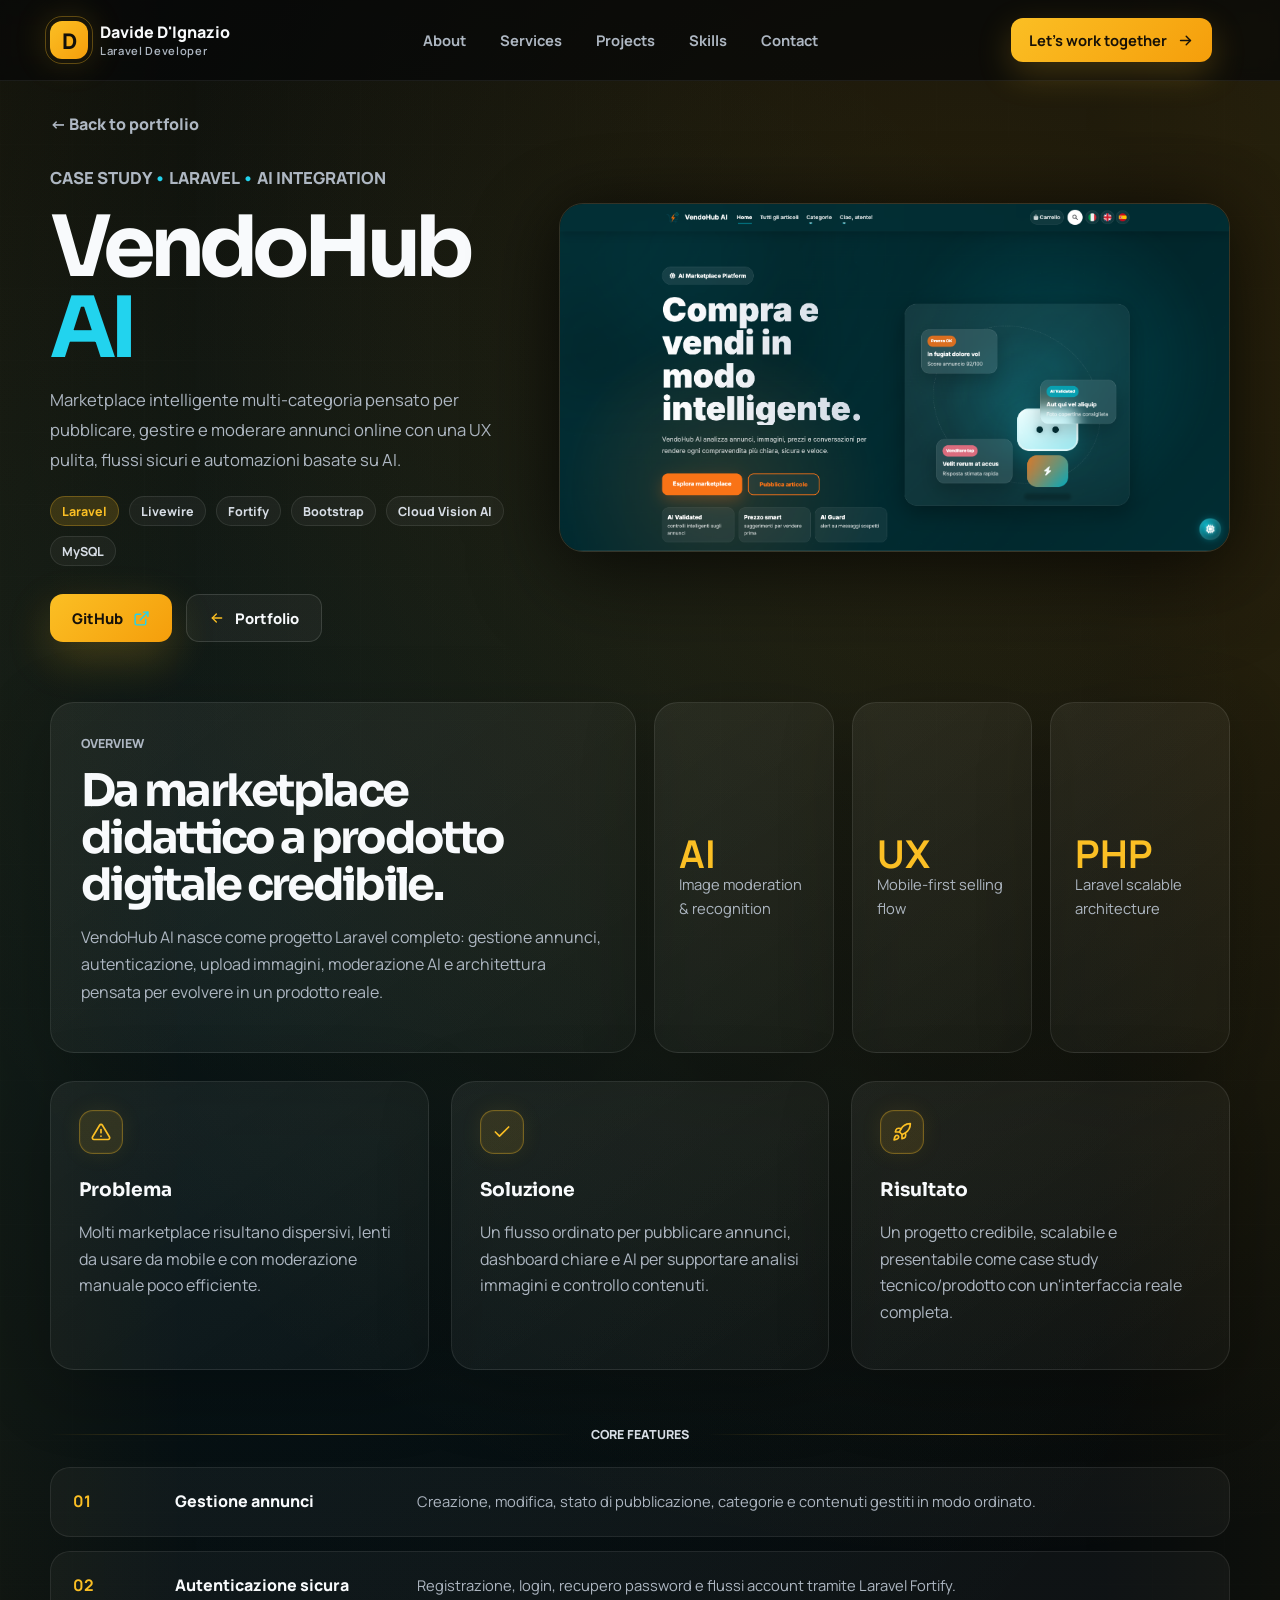
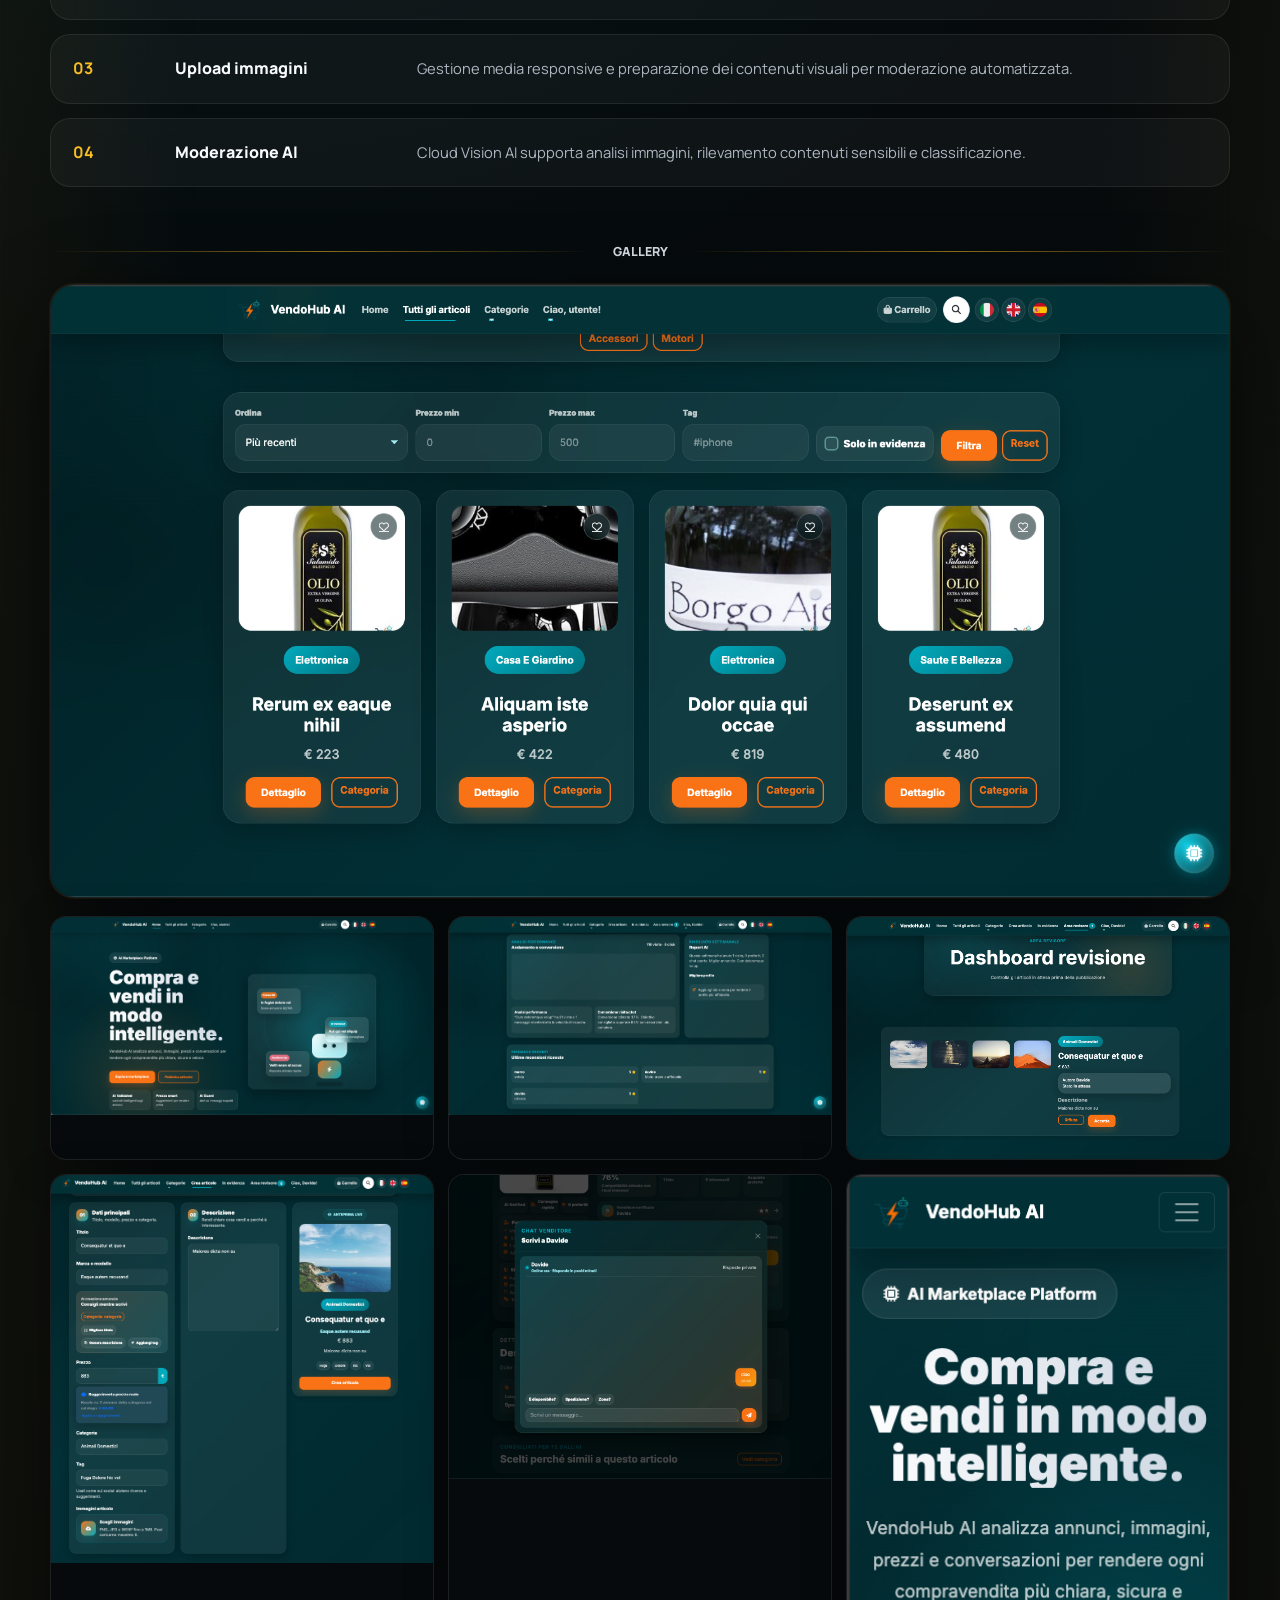
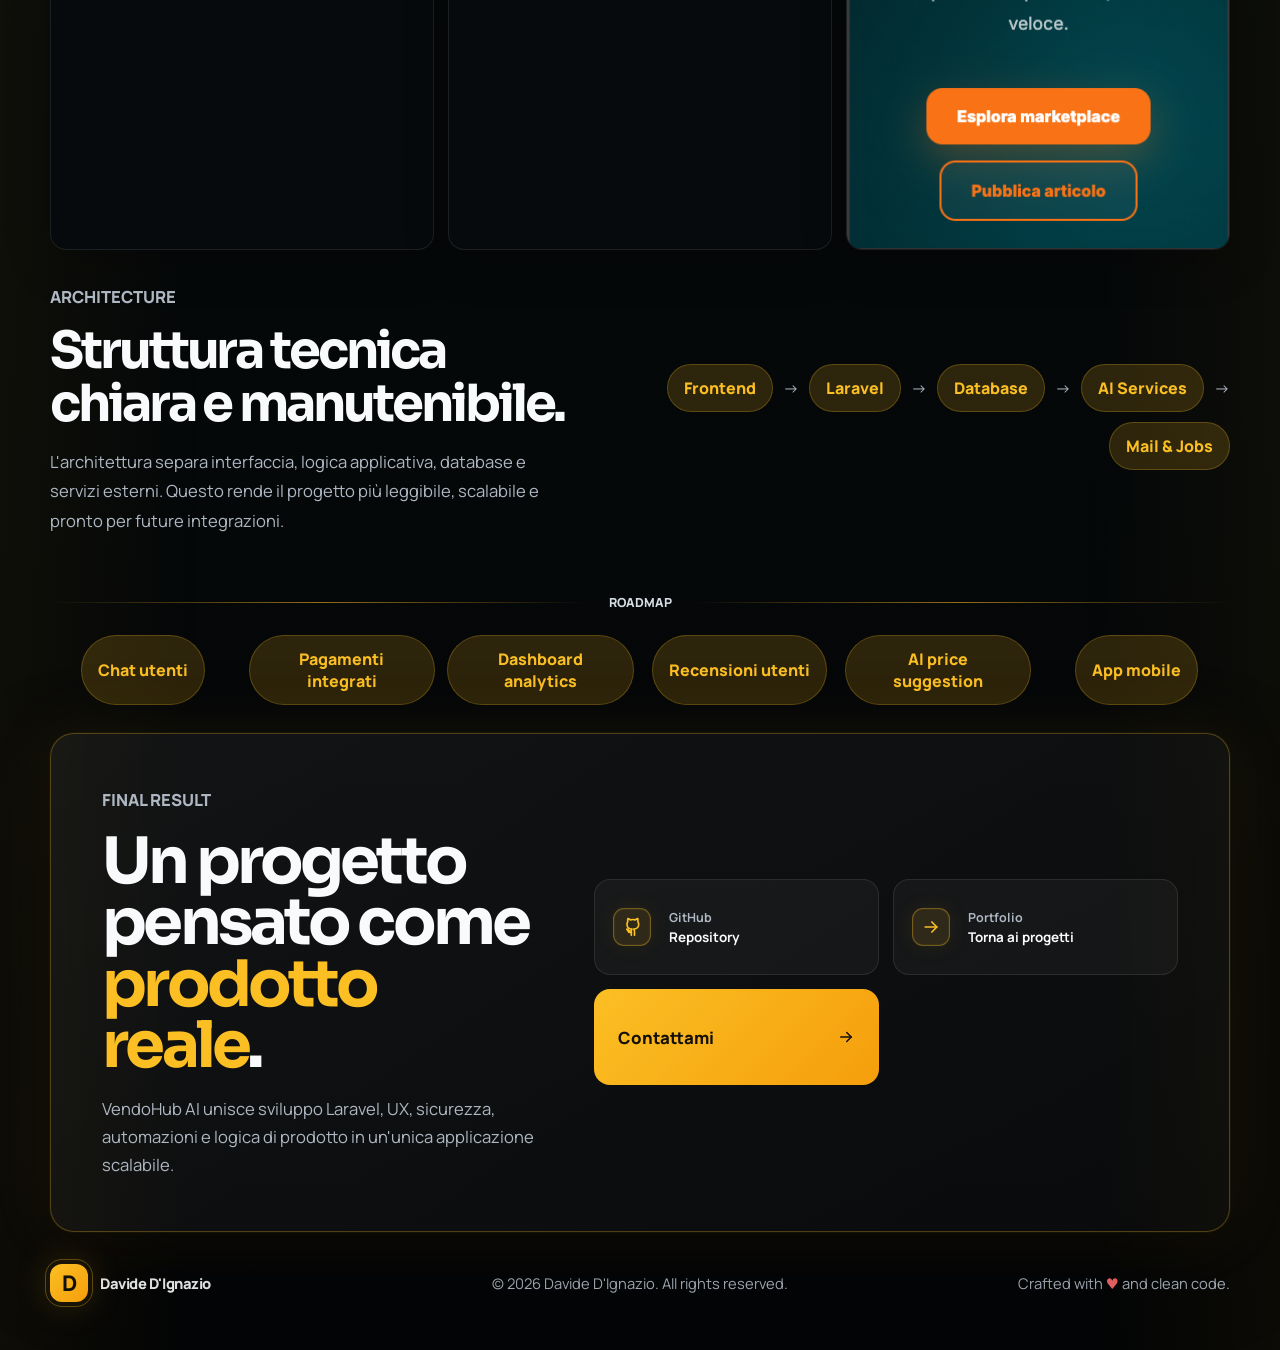
==== commit 7ddf7011: "fix" ====
--- a/vendohub-ai.html
+++ b/vendohub-ai.html
@@ -78,11 +78,12 @@
                 </div>
             </div>
 
-            <div class="case-visual reveal-up delay-1">
+            <div class="case-visual reveal-up delay-1 is-visible">
                 <img
                     src="./assets/projects/vendohub/vendohub-home-desktop-png.png"
                     alt="VendoHub AI — Homepage desktop con hero e featured listings"
                     class="case-hero-screenshot"
+                    width="1855" height="963"
                     loading="eager"
                 >
             </div>
--- a/style.css
+++ b/style.css
@@ -717,9 +717,8 @@
     display: grid;
     grid-template-columns: 0.9fr 1.1fr;
     gap: 42px;
-    align-items: center;
-    min-height: 76vh;
-    padding: 70px 0 40px;
+    align-items: start;
+    padding: 32px 0 60px;
 }
 .back-link { display: inline-flex; margin-bottom: 28px; color: var(--muted); text-decoration: none; font-weight: 850; }
 .back-link:hover { color: var(--gold); }
@@ -1663,10 +1662,14 @@
 /* 4. Case study real screenshot */
 .case-hero-screenshot {
     width: 100%;
+    display: block;
     border-radius: var(--radius-lg);
     border: 1px solid rgba(255,255,255,0.1);
     box-shadow: var(--shadow), 0 0 60px rgba(0,0,0,0.4);
-    display: block;
+    max-height: clamp(260px, 45vw, 580px);
+    object-fit: cover;
+    object-position: top center;
+    transition: transform .38s ease;
 }
 
 /* 5. Virginia: features grid (4 cols / 8 items) */
@@ -2131,28 +2134,32 @@
 .featured-preview-wrap {
     position: relative;
     width: 100%;
-    padding-bottom: 46px;
-    padding-right: 46px;
+    padding-bottom: 60px;
+    padding-right: 50px;
 }
 .featured-preview-desktop {
     width: 100%;
+    display: block;
     border-radius: var(--radius-lg);
     border: 1px solid rgba(255,255,255,.1);
     box-shadow: var(--shadow), 0 0 80px rgba(0,0,0,.5), 0 0 0 1px rgba(251,191,36,.07);
-    display: block;
     transition: transform .38s ease;
+    max-height: 480px;
+    object-fit: cover;
+    object-position: top center;
 }
 .featured-project:hover .featured-preview-desktop { transform: scale(1.012); }
 .featured-preview-phone {
+    display: block;
     position: absolute;
-    bottom: 0; right: 0;
-    width: 27%;
-    border-radius: 22px;
+    bottom: 0;
+    right: 0;
+    width: clamp(90px, 24%, 124px);
+    border-radius: 18px;
     border: 1px solid rgba(255,255,255,.18);
-    box-shadow: 0 24px 70px rgba(0,0,0,.62), 0 0 32px rgba(251,191,36,.15);
-    display: block;
+    box-shadow: 0 22px 64px rgba(0,0,0,.7), 0 0 26px rgba(251,191,36,.14);
     animation: floatCard 6s ease-in-out infinite;
-    animation-delay: -2.5s;
+    animation-delay: -2.4s;
 }
 
 /* 13 ── Shimmer sweep on Virginia featured card */
@@ -2250,14 +2257,11 @@
     .scroll-top-btn { bottom: 18px; right: 14px; }
     .toast { right: 14px; bottom: 74px; }
     .vendohub-gallery-3 { grid-template-columns: 1fr 1fr; gap: 10px; }
-    .featured-preview-wrap { padding-bottom: 38px; padding-right: 32px; }
-    .featured-preview-phone { width: 30%; border-radius: 18px; }
 }
 
 @media (max-width: 520px) {
     .lightbox-inner { max-width: calc(100vw - 18px); }
     .vendohub-gallery-3 { grid-template-columns: 1fr; }
-    .featured-preview-phone { width: 34%; border-radius: 15px; }
     .scroll-top-btn { width: 42px; height: 42px; border-radius: 12px; }
 }
 
@@ -2406,15 +2410,8 @@
     }
 }
 
-/* 29 ── Responsive: featured project su tablet evita immagine troppo piccola */
+/* 29 ── Responsive: featured project su tablet */
 @media (max-width: 1080px) {
-    .featured-preview-wrap {
-        padding-bottom: 30px;
-        padding-right: 28px;
-    }
-    .featured-preview-phone {
-        width: 28%;
-    }
     .project-content h2,
     .case-copy h1 {
         font-size: clamp(2.4rem, 5vw, 4rem);
@@ -2465,14 +2462,6 @@
     }
     .soon-chip .soon-dot {
         display: none;
-    }
-    /* Featured project: senza phone overlay mobile (troppo piccolo) */
-    .featured-preview-phone {
-        display: none;
-    }
-    .featured-preview-wrap {
-        padding-bottom: 0 !important;
-        padding-right: 0 !important;
     }
     /* Process section: articoli più compatti */
     .process-icon {
@@ -2518,3 +2507,513 @@
     .process-row p { grid-column: 2; }
     .process-row h3 { margin-bottom: 4px; }
 }
+
+/* ══════════════════════════════════════════════════════════════
+   Update 08 Jun 2026 B — Hero screenshot, About, Testimonials,
+   404, Nav CV, Page transitions
+   ══════════════════════════════════════════════════════════════ */
+
+/* ── Nav: CV button ─────────────────────────────────────────── */
+.nav-cv {
+    display: inline-flex;
+    align-items: center;
+    gap: 6px;
+    padding: 8px 16px;
+    border-radius: 10px;
+    background: var(--gold);
+    color: #15110a;
+    font-weight: 700;
+    font-size: 0.82rem;
+    letter-spacing: 0.01em;
+    text-decoration: none;
+    border: none;
+    transition: background .2s ease, transform .18s ease, box-shadow .2s ease;
+    white-space: nowrap;
+}
+.nav-cv:hover {
+    background: #fcd34d;
+    transform: translateY(-1px);
+    box-shadow: 0 6px 22px rgba(251,191,36,.35);
+}
+.nav-cv .icon-sm { width: 0.85em; height: 0.85em; }
+@media (max-width: 820px) {
+    .nav-cv { display: none; }
+    .portfolio-navbar.menu-open .nav-cv {
+        display: inline-flex;
+        width: fit-content;
+    }
+}
+
+/* ── Hero: real screenshot composition ──────────────────────── */
+.hero-screenshot-wrap {
+    position: relative;
+    width: 100%;
+    padding-bottom: 58px;
+    padding-right: 46px;
+}
+.hero-screenshot-desktop {
+    width: 100%;
+    display: block;
+    border-radius: var(--radius-lg);
+    border: 1px solid rgba(255,255,255,.09);
+    box-shadow:
+        0 40px 120px rgba(0,0,0,.65),
+        0 0 0 1px rgba(251,191,36,.05),
+        0 0 80px rgba(251,191,36,.04);
+    transition: transform .4s ease;
+}
+.hero-grid:hover .hero-screenshot-desktop { transform: scale(1.012); }
+.hero-screenshot-phone {
+    position: absolute;
+    bottom: 0; right: 0;
+    width: 24%;
+    display: block;
+    border-radius: 20px;
+    border: 1px solid rgba(255,255,255,.16);
+    box-shadow: 0 24px 70px rgba(0,0,0,.7), 0 0 30px rgba(251,191,36,.12);
+    animation: floatCard 6s ease-in-out infinite;
+    animation-delay: -2.2s;
+}
+@media (max-width: 1080px) {
+    .hero-screenshot-wrap { padding-bottom: 42px; padding-right: 32px; }
+    .hero-screenshot-phone { width: 26%; border-radius: 16px; }
+}
+@media (max-width: 520px) {
+    .hero-screenshot-phone { display: none; }
+    .hero-screenshot-wrap { padding-bottom: 0; padding-right: 0; }
+}
+
+/* ── About: avatar + grid layout ────────────────────────────── */
+.about-grid {
+    display: grid;
+    grid-template-columns: auto 1fr;
+    gap: 40px 52px;
+    align-items: start;
+}
+.about-avatar-col { padding-top: 6px; }
+.about-avatar-wrap {
+    display: flex;
+    flex-direction: column;
+    align-items: center;
+    gap: 14px;
+    width: 140px;
+}
+.about-avatar-img {
+    width: 120px;
+    height: 120px;
+    border-radius: 50%;
+    border: 2px solid rgba(251,191,36,.35);
+    box-shadow: 0 0 0 7px rgba(251,191,36,.07), 0 18px 50px rgba(0,0,0,.45);
+    display: block;
+    background: #0d1117;
+    transition: transform .4s ease, box-shadow .4s ease;
+}
+.about-avatar-img:hover {
+    transform: scale(1.04);
+    box-shadow: 0 0 0 10px rgba(251,191,36,.1), 0 22px 60px rgba(0,0,0,.5);
+}
+.availability-badge {
+    display: inline-flex;
+    align-items: center;
+    gap: 7px;
+    padding: 5px 13px;
+    border-radius: 999px;
+    background: rgba(34,211,238,.07);
+    border: 1px solid rgba(34,211,238,.22);
+    color: var(--blue);
+    font-size: 0.7rem;
+    font-weight: 700;
+    letter-spacing: 0.06em;
+    text-transform: uppercase;
+    white-space: nowrap;
+}
+.avail-dot {
+    width: 6px; height: 6px;
+    border-radius: 50%;
+    background: var(--blue);
+    animation: soonPulse 2s ease-in-out infinite;
+    flex-shrink: 0;
+}
+.about-content-col { max-width: 700px; }
+.about-content-col h2 {
+    margin: 10px 0 16px;
+    font-size: clamp(1.7rem, 2.6vw, 2.6rem);
+}
+.about-actions {
+    display: flex;
+    gap: 12px;
+    flex-wrap: wrap;
+    margin: 20px 0 22px;
+}
+.about-stats {
+    display: flex;
+    gap: 34px;
+    flex-wrap: wrap;
+    padding-top: 20px;
+    border-top: 1px solid rgba(255,255,255,.08);
+}
+.about-stat strong {
+    display: block;
+    font-size: 1.85rem;
+    font-weight: 800;
+    color: var(--gold);
+    font-family: "Sora", system-ui, sans-serif;
+    letter-spacing: -0.04em;
+    line-height: 1.1;
+}
+.about-stat span {
+    font-size: 0.78rem;
+    color: var(--muted);
+    font-weight: 500;
+    display: block;
+    margin-top: 2px;
+}
+@media (max-width: 820px) {
+    .about-grid { grid-template-columns: 1fr; gap: 24px; }
+    .about-avatar-wrap { flex-direction: row; width: auto; align-items: center; }
+    .about-avatar-img { width: 80px; height: 80px; }
+    .availability-badge { font-size: 0.65rem; }
+    .about-stats { gap: 22px; }
+    .about-stat strong { font-size: 1.5rem; }
+}
+@media (max-width: 520px) {
+    .about-stats { gap: 16px; }
+    .about-stat strong { font-size: 1.3rem; }
+    .about-actions { flex-direction: column; }
+    .about-actions a { width: 100%; justify-content: center; }
+}
+
+/* ── Testimonials ────────────────────────────────────────────── */
+.testimonials-section { margin-top: 14px; }
+.testimonials-grid {
+    display: grid;
+    grid-template-columns: repeat(3, 1fr);
+    gap: 22px;
+    margin-top: 32px;
+}
+.testimonial-card {
+    padding: 26px 24px 24px;
+    display: flex;
+    flex-direction: column;
+    gap: 14px;
+    position: relative;
+    border-color: rgba(255,255,255,.09);
+    transition: border-color .26s ease, box-shadow .26s ease, transform .26s ease;
+}
+.testimonial-card:hover {
+    transform: translateY(-4px);
+    border-color: rgba(251,191,36,.18);
+    box-shadow: 0 24px 70px rgba(0,0,0,.36), 0 0 0 1px rgba(251,191,36,.1);
+}
+.testimonial-quote-icon {
+    opacity: 0.85;
+    display: block;
+    flex-shrink: 0;
+}
+.testimonial-text {
+    color: var(--muted);
+    line-height: 1.74;
+    font-size: 0.92rem;
+    flex: 1;
+    margin: 0;
+    font-style: italic;
+}
+.testimonial-stars {
+    color: var(--gold);
+    font-size: 0.82rem;
+    letter-spacing: 3px;
+    opacity: 0.9;
+}
+.testimonial-author {
+    border-top: 1px solid rgba(255,255,255,.07);
+    padding-top: 14px;
+    margin-top: auto;
+}
+.testimonial-author strong {
+    display: block;
+    font-weight: 700;
+    font-size: 0.9rem;
+    color: var(--text);
+    letter-spacing: -0.02em;
+}
+.testimonial-author span {
+    font-size: 0.78rem;
+    color: rgba(255,255,255,.38);
+    display: block;
+    margin-top: 2px;
+}
+@media (max-width: 900px) {
+    .testimonials-grid { grid-template-columns: 1fr 1fr; }
+}
+@media (max-width: 600px) {
+    .testimonials-grid { grid-template-columns: 1fr; }
+}
+
+/* ── 404 page ────────────────────────────────────────────────── */
+.not-found-section {
+    min-height: calc(100vh - 80px);
+    display: flex;
+    align-items: center;
+    justify-content: center;
+    text-align: center;
+    position: relative;
+    overflow: hidden;
+}
+.not-found-content {
+    position: relative;
+    z-index: 1;
+    max-width: 520px;
+}
+.not-found-code {
+    font-size: clamp(6rem, 18vw, 10rem);
+    font-weight: 800;
+    font-family: "Sora", system-ui, sans-serif;
+    letter-spacing: -0.08em;
+    line-height: 1;
+    background: linear-gradient(135deg, #fbbf24 30%, rgba(251,191,36,.35));
+    -webkit-background-clip: text;
+    -webkit-text-fill-color: transparent;
+    background-clip: text;
+    margin: 0 0 16px;
+}
+.not-found-content h1 {
+    font-size: clamp(1.8rem, 4vw, 2.8rem);
+    letter-spacing: -0.05em;
+    margin: 0 0 12px;
+}
+.not-found-content > p {
+    color: var(--muted);
+    margin: 0 0 32px;
+    font-size: 1rem;
+}
+
+/* ── Page fade transitions ───────────────────────────────────── */
+body {
+    animation: pageFadeIn 380ms ease-out both;
+}
+@keyframes pageFadeIn {
+    from { opacity: 0; transform: translateY(8px); }
+    to   { opacity: 1; transform: translateY(0); }
+}
+body.is-leaving {
+    animation: pageFadeOut 240ms ease-in forwards !important;
+    pointer-events: none;
+}
+@keyframes pageFadeOut {
+    to { opacity: 0; transform: translateY(-5px); }
+}
+
+/* ── Navbar: 4-column desktop layout (CV + CTA) ── */
+@media (min-width: 821px) {
+    .portfolio-navbar {
+        grid-template-columns: auto 1fr auto auto !important;
+        column-gap: 18px !important;
+    }
+}
+
+/* ══════════════════════════════════════════════════════════════
+   Fix responsive images — featured preview + case hero screenshot
+   ══════════════════════════════════════════════════════════════ */
+
+/* case-visual: rimuovi min-height quando il layout è a 1 colonna */
+@media (max-width: 1080px) {
+    .case-visual {
+        min-height: 0;
+        padding-bottom: 0;
+    }
+
+    .case-hero-screenshot {
+        max-height: clamp(220px, 48vw, 440px);
+    }
+
+    .featured-preview-wrap {
+        padding-bottom: 46px;
+        padding-right: 38px;
+    }
+
+    .featured-preview-desktop {
+        max-height: 380px;
+    }
+}
+
+@media (max-width: 820px) {
+    .case-visual {
+        min-height: 0;
+    }
+
+    .case-hero-screenshot {
+        max-height: clamp(180px, 56vw, 340px);
+        border-radius: var(--radius-md);
+    }
+
+    .featured-preview-wrap {
+        padding-bottom: 42px;
+        padding-right: 34px;
+    }
+
+    .featured-preview-phone {
+        width: clamp(76px, 22%, 104px);
+        border-radius: 14px;
+    }
+}
+
+@media (max-width: 520px) {
+    .featured-preview-phone {
+        display: none;
+    }
+
+    .featured-preview-wrap {
+        padding-bottom: 0;
+        padding-right: 0;
+    }
+
+    .case-hero-screenshot {
+        max-height: 240px;
+    }
+}
+
+/* Final responsive media fix: keep real screenshots uncropped */
+.case-hero {
+    grid-template-columns: minmax(0, 0.82fr) minmax(0, 1.18fr);
+    align-items: center;
+}
+
+.case-copy,
+.case-visual,
+.project-preview,
+.featured-preview-wrap {
+    min-width: 0;
+}
+
+.case-copy h1 {
+    font-size: clamp(3.7rem, 6.6vw, 6.7rem);
+    line-height: 0.96;
+    overflow-wrap: normal;
+}
+
+.case-hero-screenshot,
+.featured-preview-desktop {
+    height: auto;
+    max-height: none;
+    object-fit: contain;
+    object-position: center top;
+}
+
+.case-hero-screenshot {
+    aspect-ratio: auto;
+}
+
+.featured-preview-wrap {
+    display: grid;
+    align-items: start;
+}
+
+.featured-preview-phone {
+    height: auto;
+}
+
+@media (max-width: 1180px) {
+    .case-hero {
+        grid-template-columns: 1fr;
+        gap: 34px;
+    }
+
+    .case-copy h1 {
+        font-size: clamp(3.2rem, 9vw, 5.6rem);
+        max-width: 760px;
+    }
+
+    .case-copy p {
+        max-width: 760px;
+    }
+}
+
+@media (max-width: 820px) {
+    .case-hero.section-shell {
+        padding-top: 44px !important;
+    }
+
+    .case-copy h1 {
+        font-size: clamp(2.9rem, 15vw, 4.8rem);
+    }
+
+    .case-visual {
+        justify-content: flex-start;
+    }
+}
+
+@media (max-width: 520px) {
+    .section-shell {
+        width: calc(100vw - 28px) !important;
+        max-width: calc(100vw - 28px) !important;
+    }
+
+    .portfolio-navbar {
+        width: 100vw;
+        max-width: 100vw;
+    }
+
+    .case-hero {
+        display: block;
+    }
+
+    .case-copy,
+    .case-visual,
+    .case-summary,
+    .summary-main,
+    .summary-stat {
+        width: 100%;
+        max-width: 100%;
+        min-width: 0;
+    }
+
+    .case-copy h1 {
+        font-size: clamp(2.5rem, 13.2vw, 3.7rem);
+        max-width: 100%;
+    }
+
+    .case-copy h1 span {
+        display: block;
+    }
+
+    .case-copy p {
+        max-width: 100%;
+        overflow-wrap: break-word;
+    }
+
+    .case-stack {
+        max-width: 100%;
+    }
+
+    .case-copy .hero-actions {
+        flex-direction: column;
+        align-items: stretch;
+    }
+
+    .case-copy .hero-actions a {
+        width: 100%;
+        flex: none;
+        justify-content: center;
+    }
+
+    .case-visual,
+    .featured-preview-wrap {
+        width: 100%;
+        max-width: 100%;
+    }
+
+    .case-hero-screenshot {
+        max-height: none;
+        width: 100%;
+    }
+
+    .case-summary {
+        grid-template-columns: 1fr !important;
+    }
+
+    .summary-main h2 {
+        font-size: clamp(2rem, 10vw, 2.7rem);
+        overflow-wrap: break-word;
+        letter-spacing: -0.04em;
+    }
+}
